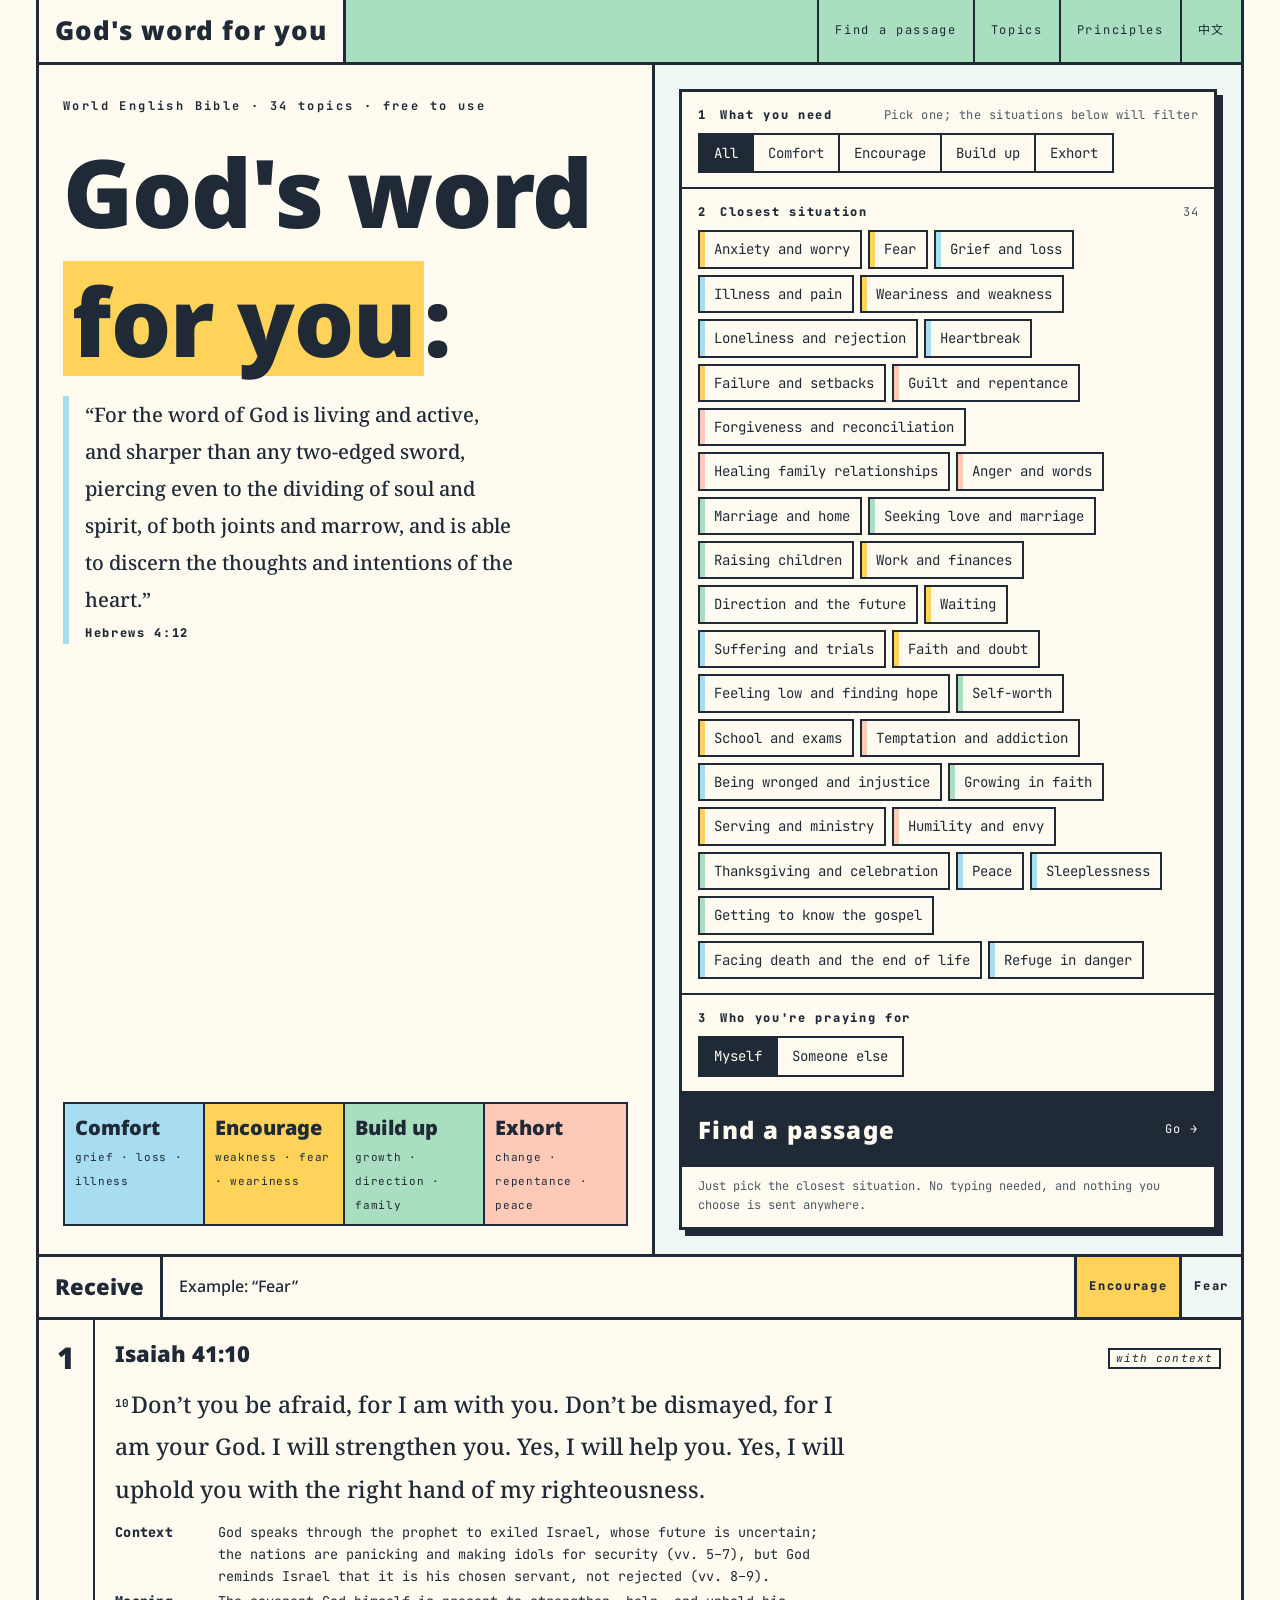
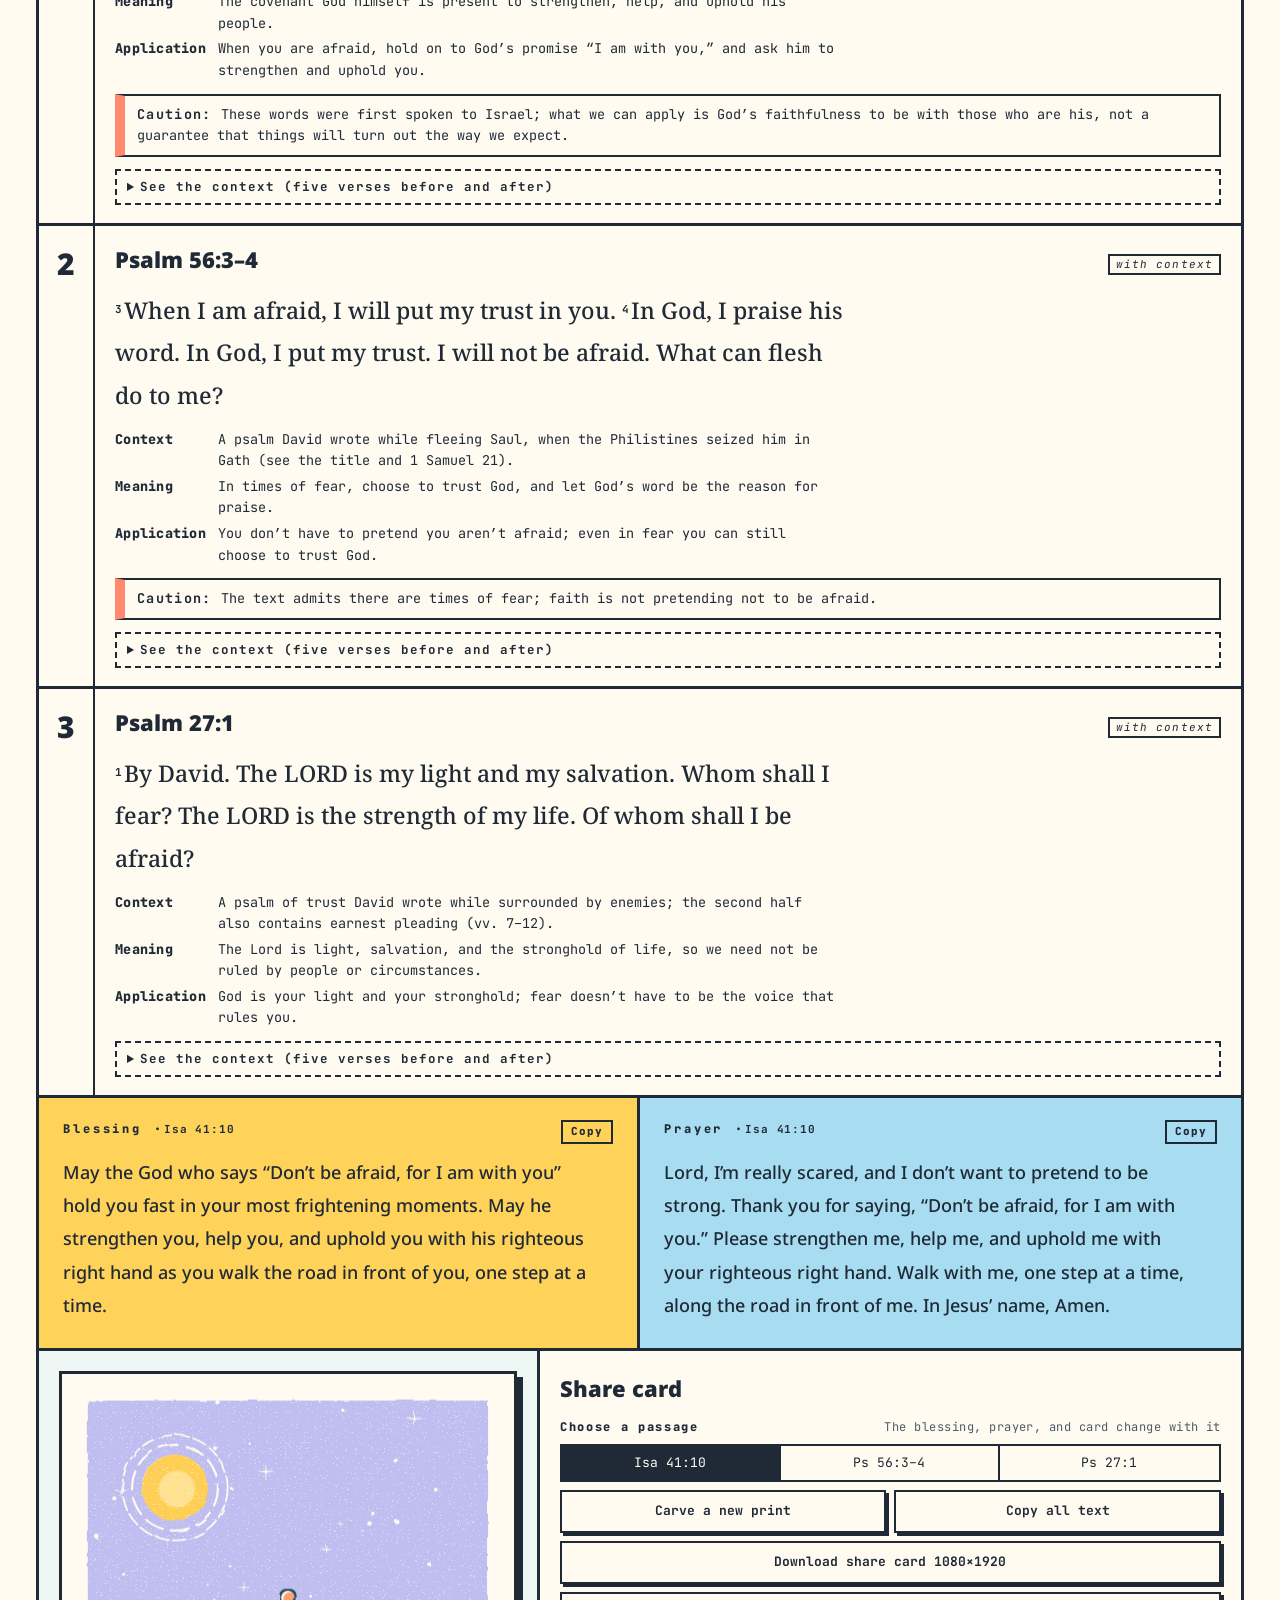
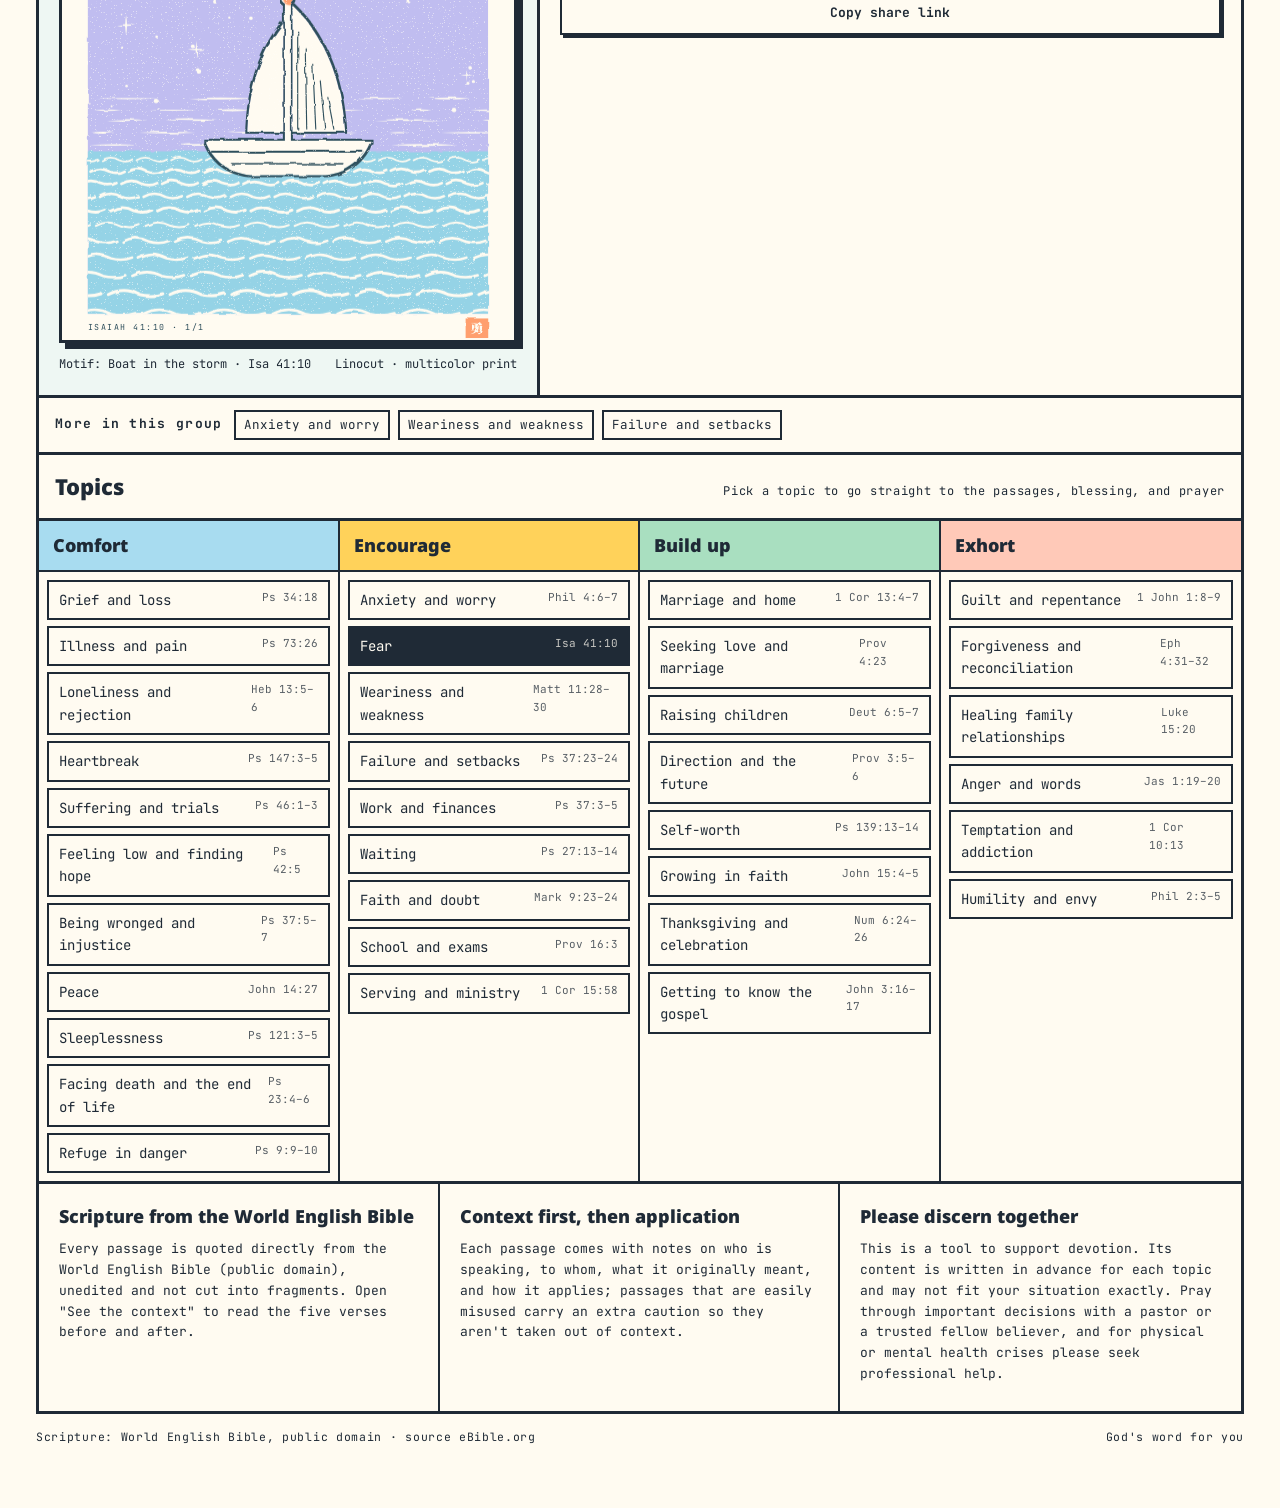
==== en/index.html @ 773d48e6 "Add English edition at /en/ with language switch English content (topics, blessings, prayers, passag" ====
<!doctype html>
<html lang="en">
<head>
<meta charset="utf-8">
<meta name="viewport" content="width=device-width,initial-scale=1,viewport-fit=cover">
<link rel="alternate" hreflang="zh-Hant-TW" href="https://ystudiotwo-create.github.io/gods-word-for-you/">
<link rel="alternate" hreflang="en" href="https://ystudiotwo-create.github.io/gods-word-for-you/en/">
<title>God's word for you</title>
<meta name="description" content="Choose the situation you or a friend is in and find fitting Bible passages from the World English Bible, with context, a blessing, a prayer, and a linocut-style print.">
<link rel="preconnect" href="https://fonts.googleapis.com">
<link rel="preconnect" href="https://fonts.gstatic.com" crossorigin>
<link rel="stylesheet" href="https://fonts.googleapis.com/css2?family=JetBrains+Mono:wght@400;700;800&family=Noto+Sans:wght@500;900&family=Noto+Serif:wght@500;700&family=Noto+Sans+TC:wght@500;900&family=Noto+Serif+TC:wght@500;700&display=swap">
<style>

/* Layout: a raw print-shop grid — thick ink rules split the sheet into cells; colour blocks borrow the morning palette of the linocut prints (sky, sun, mint, peach). */
:root {
  --ink: #1F2A36;          /* deep slate instead of pure black */
  --paper: #FFFBF1;
  --paper-2: #EEF7F3;      /* mint-tinted proof sheet */
  --muted: #4D5A66;        /* secondary text on paper, AA */
  --sun: #FFD25A;          /* 鼓勵 */
  --sky: #A8DCF0;          /* 安慰 */
  --mint: #A9DFC0;         /* 造就 */
  --peach: #FFC9B8;        /* 勸勉 */
  --coral: #FF8A70;        /* alerts, focus */
  --rule: 3px;
  --shadow: 6px 6px 0 var(--ink);
  --display: "Noto Sans TC", "PingFang TC", "Microsoft JhengHei", sans-serif;
  --mono: "JetBrains Mono", "IBM Plex Mono", ui-monospace, "Noto Sans TC", monospace;
  --serif: "Noto Serif TC", "Songti TC", "PMingLiU", serif;
  color-scheme: light;
}
* { box-sizing: border-box; }
[hidden] { display: none !important; }
html { background: var(--paper); }
body { background: var(--paper); color: var(--ink); font-family: var(--mono); font-size: 15px; line-height: 1.6; margin: 0; }
.wrap { max-width: 1240px; margin: 0 auto; padding-inline: 16px; padding-block: 0 48px; }
a { color: var(--ink); text-decoration-thickness: 2px; text-underline-offset: 3px; }
:focus-visible { outline: 3px solid var(--coral); outline-offset: 2px; }
button, input, textarea { font: inherit; color: inherit; }

/* top bar */
.bar { display: flex; flex-wrap: wrap; align-items: stretch; border: var(--rule) solid var(--ink); border-top: 0; background: var(--mint); color: var(--ink); }
.logo { display: flex; align-items: baseline; gap: 12px; padding: 10px 16px; background: var(--paper); color: var(--ink); border-right: var(--rule) solid var(--ink); }
.logo b { font-family: var(--display); font-weight: 900; font-size: 26px; letter-spacing: .04em; }
.logo span { font-weight: 800; font-size: 12px; letter-spacing: .18em; }
.bar nav { display: flex; flex-wrap: wrap; margin-left: auto; }
.bar nav a { color: var(--ink); text-decoration: none; font-size: 12px; letter-spacing: .14em; padding: 14px 16px; border-left: 2px solid var(--ink); display: flex; align-items: center; }
.bar nav a:hover { background: var(--sun); color: var(--ink); }

/* hero + form */
.hero { display: grid; grid-template-columns: minmax(0, 1.05fr) minmax(0, 1fr); border: var(--rule) solid var(--ink); border-top: 0; }
.hero-l { padding: 32px 24px 28px; border-right: var(--rule) solid var(--ink); display: flex; flex-direction: column; gap: 20px; min-width: 0; }
.kicker { font-size: 12px; letter-spacing: .2em; font-weight: 700; }
h1 { font-family: var(--display); font-weight: 900; font-size: clamp(44px, 7.4vw, 104px); line-height: 1.18; margin: 0; letter-spacing: -.01em; text-wrap: balance; }
h1 > span { display: block; }
h1 em { font-style: normal; display: inline-block; line-height: 1.18; background: var(--sun); padding: .04em .1em 0; margin-top: .14em; }
.lede { max-width: 30em; margin: 0; padding-left: 16px; border-left: 6px solid var(--sky); }
.lede p { margin: 0; font-family: var(--serif); font-weight: 500; font-size: clamp(17px, 1.6vw, 20px); line-height: 1.85; color: var(--ink); }
.lede cite { display: block; margin-top: 6px; font-style: normal; font-size: 12px; font-weight: 800; letter-spacing: .14em; }
.legend { display: grid; grid-template-columns: repeat(4, minmax(0, 1fr)); border: 2px solid var(--ink); margin-top: auto; }
.legend div { padding: 8px 10px; border-right: 2px solid var(--ink); min-width: 0; }
.legend div:last-child { border-right: 0; }
.legend div:nth-child(1) { background: var(--sky); }
.legend div:nth-child(2) { background: var(--sun); }
.legend div:nth-child(3) { background: var(--mint); }
.legend div:nth-child(4) { background: var(--peach); }
.legend b { display: block; font-family: var(--display); font-size: 20px; font-weight: 900; }
.legend small { font-size: 11px; letter-spacing: .06em; color: var(--ink); }

.hero-r { padding: 24px; background: var(--paper-2); min-width: 0; }
form { background: var(--paper); border: var(--rule) solid var(--ink); box-shadow: var(--shadow); display: flex; flex-direction: column; }
.field { padding: 14px 16px; border-bottom: 2px solid var(--ink); display: flex; flex-direction: column; gap: 8px; min-width: 0; }
.label { font-size: 12px; font-weight: 800; letter-spacing: .14em; display: flex; flex-wrap: wrap; justify-content: space-between; gap: 2px 8px; }
.label span { font-weight: 400; letter-spacing: .04em; color: var(--muted); }
textarea { width: 100%; min-height: 128px; resize: vertical; border: 2px solid var(--ink); background: #fff; padding: 12px; font-family: var(--display); font-weight: 500; font-size: 18px; line-height: 1.55; border-radius: 0; }
.seg { display: flex; flex-wrap: wrap; gap: 0; border: 2px solid var(--ink); width: fit-content; max-width: 100%; }
.seg label { cursor: pointer; }
.seg input { position: absolute; opacity: 0; pointer-events: none; }
.seg span { display: block; padding: 7px 14px; font-size: 14px; border-right: 2px solid var(--ink); }
.seg label:last-child span { border-right: 0; }
.seg input:checked + span { background: var(--ink); color: var(--paper); }
.seg input:focus-visible + span { outline: 3px solid var(--coral); outline-offset: -3px; }
.row { display: flex; flex-wrap: wrap; gap: 10px; align-items: center; }
input[type=text] { border: 2px solid var(--ink); background: #fff; padding: 7px 10px; border-radius: 0; min-width: 0; flex: 1 1 160px; }
.examples { display: flex; flex-wrap: wrap; gap: 6px; }
.chip { border: 2px solid var(--ink); background: transparent; padding: 3px 8px; font-size: 12.5px; cursor: pointer; border-radius: 0; text-align: left; }
.chip:hover { background: var(--ink); color: var(--paper); }
.go { all: unset; box-sizing: border-box; cursor: pointer; display: flex; justify-content: space-between; align-items: center; gap: 12px; padding: 18px 16px; background: var(--ink); color: var(--paper); font-family: var(--display); font-weight: 900; font-size: 24px; letter-spacing: .06em; }
.go:hover { background: var(--sun); color: var(--ink); }
.go:active { transform: translate(2px, 2px); }
.go:focus-visible { outline: 3px solid var(--coral); outline-offset: 3px; }
.go[disabled] { background: var(--muted); cursor: progress; }
.go small { font-family: var(--mono); font-size: 12px; font-weight: 400; letter-spacing: .1em; }
.note { font-size: 12px; color: var(--muted); padding: 10px 16px 12px; margin: 0; }


/* status */
.status { border: var(--rule) solid var(--ink); border-top: 0; display: grid; grid-template-columns: repeat(4, minmax(0, 1fr)); background: var(--paper); }
.step { padding: 10px 14px; border-right: 2px solid var(--ink); font-size: 12.5px; display: flex; gap: 8px; align-items: center; min-width: 0; }
.step:last-child { border-right: 0; }
.step i { font-style: normal; width: 14px; height: 14px; border: 2px solid var(--ink); flex: none; }
.step.on i { background: repeating-linear-gradient(45deg, var(--ink) 0 3px, transparent 3px 6px); }
.step.done i { background: var(--ink); }
.step.on { font-weight: 800; }
.msg { border: var(--rule) solid var(--ink); border-top: 0; padding: 12px 16px; background: var(--paper-2); font-size: 14px; }
.msg.err { background: var(--peach); }

/* result */
.res-head { border: var(--rule) solid var(--ink); border-top: 0; display: flex; flex-wrap: wrap; align-items: stretch; background: var(--paper); }
.res-head h2 { margin: 0; padding: 12px 16px; font-family: var(--display); font-weight: 900; font-size: 22px; border-right: var(--rule) solid var(--ink); }
.res-head .q { padding: 12px 16px; flex: 1 1 260px; min-width: 0; font-family: var(--display); font-weight: 500; font-size: 16px; display: flex; align-items: center; }
.tag { display: inline-flex; align-items: center; padding: 0 12px; font-size: 12px; font-weight: 800; letter-spacing: .14em; border-left: var(--rule) solid var(--ink); }
.tag.cat { background: var(--sky); }
.tag.cat[data-c=encourage] { background: var(--sun); }
.tag.cat[data-c=edify] { background: var(--mint); }
.tag.cat[data-c=exhort] { background: var(--peach); }
.tag.demo { background: var(--paper-2); }

.result { display: grid; grid-template-columns: minmax(0, 5fr) minmax(0, 7fr); border: var(--rule) solid var(--ink); border-top: 0; }
.print-col { border-right: var(--rule) solid var(--ink); padding: 20px; background: var(--paper-2); min-width: 0; display: flex; flex-direction: column; gap: 12px; }
.print { border: var(--rule) solid var(--ink); box-shadow: var(--shadow); background: var(--paper); aspect-ratio: 4 / 5; max-width: 100%; }
.print svg { display: block; width: 100%; height: 100%; }
.print.fresh { animation: pull .9s ease-out; }
@keyframes pull { from { clip-path: inset(0 0 100% 0); } to { clip-path: inset(0 0 0 0); } }
@media (prefers-reduced-motion: reduce) { .print.fresh { animation: none; } }
.print-meta { font-size: 12px; display: flex; justify-content: space-between; gap: 8px; flex-wrap: wrap; }
.tools { display: grid; grid-template-columns: 1fr 1fr; gap: 8px; }
.btn { border: 2px solid var(--ink); background: var(--paper); padding: 9px 10px; cursor: pointer; font-size: 13px; font-weight: 700; border-radius: 0; box-shadow: 3px 3px 0 var(--ink); text-align: center; }
.btn:hover { background: var(--ink); color: var(--paper); }
.btn:active { transform: translate(2px, 2px); box-shadow: 1px 1px 0 var(--ink); }
.btn[disabled] { opacity: .45; cursor: not-allowed; }
.btn.wide { grid-column: 1 / -1; }

.texts { display: flex; flex-direction: column; min-width: 0; }
.passage { border-bottom: var(--rule) solid var(--ink); display: grid; grid-template-columns: 56px minmax(0, 1fr); }
.passage .num { border-right: 2px solid var(--ink); font-family: var(--display); font-weight: 900; font-size: 30px; display: flex; justify-content: center; padding-top: 14px; }
.passage .body { padding: 16px 20px 18px; min-width: 0; display: flex; flex-direction: column; gap: 12px; }
.ref { display: flex; flex-wrap: wrap; align-items: baseline; gap: 6px 14px; }
.ref b { font-family: var(--display); font-weight: 900; font-size: 22px; }
.ref span { font-size: 12px; letter-spacing: .16em; font-weight: 700; }
.ref .ok { margin-left: auto; font-size: 11px; letter-spacing: .1em; border: 2px solid var(--ink); padding: 0 6px; }
.ref .ok.wait { border-style: dashed; color: var(--muted); }
.scripture { font-family: var(--serif); font-weight: 500; font-size: clamp(19px, 1.9vw, 23px); line-height: 1.85; margin: 0; max-width: 32em; }
.scripture sup { font-family: var(--mono); font-size: 11px; font-weight: 700; margin-right: 2px; vertical-align: .55em; }
.notes { display: grid; grid-template-columns: 4.5em minmax(0, 1fr); gap: 4px 12px; margin: 0; font-size: 13.5px; }
.notes dt { font-weight: 800; letter-spacing: .1em; }
.notes dd { margin: 0; color: var(--ink); max-width: 46em; }
.caution { border: 2px solid var(--ink); border-left: 10px solid var(--coral); padding: 8px 12px; font-size: 13.5px; }
.caution b { letter-spacing: .1em; }
details { border: 2px dashed var(--ink); }
summary { cursor: pointer; padding: 6px 10px; font-size: 12.5px; font-weight: 700; letter-spacing: .08em; }
.ctx { padding: 4px 12px 12px; font-family: var(--serif); font-size: 15px; line-height: 1.8; color: var(--muted); }
.ctx mark { background: var(--sun); color: var(--ink); padding: 0 2px; }
.dropped { padding: 14px 20px; font-size: 12.5px; color: var(--muted); border-bottom: var(--rule) solid var(--ink); }
.dropped b { color: var(--ink); letter-spacing: .1em; }
.dropped ul { margin: 6px 0 0; padding-left: 1.2em; }

.words { display: grid; grid-template-columns: minmax(0, 1fr) minmax(0, 1fr); border: var(--rule) solid var(--ink); border-top: 0; }
.word { padding: 22px 24px 26px; display: flex; flex-direction: column; gap: 12px; min-width: 0; }
.word h3 { margin: 0; font-size: 12px; letter-spacing: .24em; font-weight: 800; display: flex; justify-content: space-between; }
.word p { margin: 0; font-family: var(--display); font-weight: 500; font-size: 18px; line-height: 1.85; max-width: 30em; white-space: pre-line; }
.blessing { background: var(--sun); border-right: var(--rule) solid var(--ink); }
.prayer { background: var(--sky); }
.copy { border: 2px solid var(--ink); background: transparent; font-size: 11px; letter-spacing: .1em; padding: 1px 8px; cursor: pointer; border-radius: 0; }

.about { display: grid; grid-template-columns: repeat(3, minmax(0, 1fr)); border: var(--rule) solid var(--ink); border-top: 0; }
.about section { padding: 18px 20px; border-right: 2px solid var(--ink); font-size: 13px; min-width: 0; }
.about section:last-child { border-right: 0; }
.about h4 { margin: 0 0 8px; font-family: var(--display); font-weight: 900; font-size: 18px; }
.about p { margin: 0 0 8px; }
footer { padding: 14px 0; font-size: 11.5px; letter-spacing: .06em; display: flex; justify-content: space-between; gap: 12px; flex-wrap: wrap; }

@media (max-width: 900px) {
  .hero, .result, .words, .about { grid-template-columns: minmax(0, 1fr); }
  .hero-l, .print-col, .blessing { border-right: 0; }
  .hero-l { border-bottom: var(--rule) solid var(--ink); }
  .print-col { border-bottom: var(--rule) solid var(--ink); }
  .print-col > * { width: 100%; max-width: 460px; margin: 0 auto; }
  .blessing { border-bottom: var(--rule) solid var(--ink); }
  .about section { border-right: 0; border-bottom: 2px solid var(--ink); }
  .status { grid-template-columns: 1fr 1fr; }
  .step:nth-child(2) { border-right: 0; }
  .step:nth-child(-n+2) { border-bottom: 2px solid var(--ink); }
}
@media (max-width: 520px) {
  .hero-l, .hero-r { padding: 18px 14px; }
  .legend { grid-template-columns: 1fr 1fr; }
  .legend div:nth-child(2) { border-right: 0; }
  .legend div:nth-child(-n+2) { border-bottom: 2px solid var(--ink); }
  .passage { grid-template-columns: 36px minmax(0, 1fr); }
  .passage .num { font-size: 22px; }
  .passage .body { padding: 14px 14px 16px; }
  .notes { grid-template-columns: minmax(0, 1fr); }
  .notes dd { margin-bottom: 6px; }
  .bar nav a { padding: 10px 12px; }
  .go { font-size: 20px; }
  /* phone: logo on its own row, nav links share the next row evenly */
  .logo { flex: 1 1 100%; border-right: 0; border-bottom: var(--rule) solid var(--ink); }
  .bar nav { flex: 1 1 100%; margin-left: 0; }
  .bar nav a { flex: 1 1 0; justify-content: center; padding: 10px 4px; letter-spacing: .06em; white-space: nowrap; }
  .bar nav a:first-child { border-left: 0; }
  /* segmented choices stay on one row and fill the width instead of wrapping */
  .seg { width: 100%; display: grid; grid-auto-flow: column; grid-auto-columns: minmax(0, 1fr); }
  .seg span { padding: 8px 4px; text-align: center; white-space: nowrap; }
  /* result header: title and tags on the first row, the question on its own row */
  .res-head { display: grid; grid-template-columns: auto minmax(0, 1fr) auto auto; }
  .res-head h2 { grid-area: 1 / 1; }
  .res-head .tag.cat { grid-area: 1 / 3; }
  .res-head .tag.demo { grid-area: 1 / 4; }
  .res-head .q { grid-area: 2 / 1 / 3 / -1; border-top: 2px solid var(--ink); }
}

:root { --display: "Noto Sans", "Noto Sans TC", sans-serif; --serif: "Noto Serif", "Noto Serif TC", serif; }
.notes dt { letter-spacing: .02em; }
@media (min-width: 521px) { .notes { grid-template-columns: max-content minmax(0, 1fr); } }
@media (max-width: 520px) { .seg[aria-labelledby=catLabel] { grid-auto-flow: row; grid-template-columns: repeat(3, minmax(0, 1fr)); overflow: hidden; } .seg[aria-labelledby=catLabel] span { border-bottom: 2px solid var(--ink); margin-bottom: -2px; } .seg[aria-labelledby=catLabel] label:nth-child(3n) span { border-right: 0; } }
/* ---- static edition ---- */
.related { border: var(--rule) solid var(--ink); border-top: 0; padding: 12px 16px; display: flex; flex-wrap: wrap; gap: 8px; align-items: center; background: var(--paper); font-size: 13px; }
.related b { letter-spacing: .1em; margin-right: 4px; }
.index { border: var(--rule) solid var(--ink); border-top: 0; }
.index > h2 { margin: 0; padding: 14px 16px; font-family: var(--display); font-weight: 900; font-size: 22px; border-bottom: var(--rule) solid var(--ink); display: flex; justify-content: space-between; align-items: baseline; gap: 12px; flex-wrap: wrap; }
.index > h2 small { font-family: var(--mono); font-size: 12px; font-weight: 400; letter-spacing: .06em; }
.cols { display: grid; grid-template-columns: repeat(4, minmax(0, 1fr)); }
.col { border-right: 2px solid var(--ink); min-width: 0; }
.col:last-child { border-right: 0; }
.col h3 { margin: 0; padding: 10px 14px; font-family: var(--display); font-weight: 900; font-size: 18px; border-bottom: 2px solid var(--ink); }
.col[data-c=comfort] h3 { background: var(--sky); }
.col[data-c=encourage] h3 { background: var(--sun); }
.col[data-c=edify] h3 { background: var(--mint); }
.col[data-c=exhort] h3 { background: var(--peach); }
.col ul { list-style: none; margin: 0; padding: 8px; display: flex; flex-direction: column; gap: 6px; }
.col button { width: 100%; text-align: left; border: 2px solid var(--ink); background: var(--paper); padding: 7px 10px; font-size: 14px; cursor: pointer; border-radius: 0; display: flex; justify-content: space-between; gap: 8px; }
.col button:hover, .col button[aria-current=true] { background: var(--ink); color: var(--paper); }
.col button small { font-family: var(--mono); font-size: 11px; opacity: .75; }
.sits { display: flex; flex-wrap: wrap; gap: 6px; }
.sits label { cursor: pointer; }
.sits input { position: absolute; opacity: 0; pointer-events: none; }
.sits span { display: block; border: 2px solid var(--ink); background: var(--paper); padding: 6px 10px 6px 14px; font-size: 14px; position: relative; }
.sits span::before { content: ""; position: absolute; left: 0; top: 0; bottom: 0; width: 5px; }
.sits label[data-c=comfort] span::before { background: var(--sky); }
.sits label[data-c=encourage] span::before { background: var(--sun); }
.sits label[data-c=edify] span::before { background: var(--mint); }
.sits label[data-c=exhort] span::before { background: var(--peach); }
.sits span:hover { background: var(--paper-2); }
.sits input:checked + span { background: var(--ink); color: var(--paper); }
.sits input:focus-visible + span { outline: 3px solid var(--coral); outline-offset: 2px; }
.wref { font-size: 11px; font-weight: 700; letter-spacing: .08em; }
.card-pick { grid-column: 1 / -1; display: flex; flex-direction: column; gap: 6px; }
.card-pick .label { font-size: 12px; }
#cardPick { width: 100%; display: grid; grid-auto-flow: column; grid-auto-columns: minmax(0, 1fr); }
#cardPick span { text-align: center; white-space: nowrap; padding: 7px 4px; font-size: 13px; overflow: hidden; text-overflow: ellipsis; }
.texts { border: var(--rule) solid var(--ink); border-top: 0; }
.texts .passage:last-child { border-bottom: 0; }
.card-side { padding: 20px; display: flex; flex-direction: column; gap: 12px; min-width: 0; }
.card-side h3 { margin: 0; font-family: var(--display); font-weight: 900; font-size: 22px; }
.match-note { font-size: 12.5px; padding: 10px 16px; border: var(--rule) solid var(--ink); border-top: 0; background: var(--paper-2); }
@media (max-width: 900px) {
  .cols { grid-template-columns: 1fr 1fr; }
  .col:nth-child(2) { border-right: 0; }
  .col:nth-child(-n+2) { border-bottom: 2px solid var(--ink); }
}
@media (max-width: 520px) {
  .cols { grid-template-columns: minmax(0, 1fr); }
  .col { border-right: 0; border-bottom: 2px solid var(--ink); }
  .col:last-child { border-bottom: 0; }
}
</style>
</head>
<body>


<div class="wrap">
  <header class="bar">
    <div class="logo"><b>God's word for you</b></div>
    <nav aria-label="Page navigation">
      <a href="#find">Find a passage</a>
      <a href="#topics">Topics</a>
      <a href="#about">Principles</a>
      <a href="../" lang="zh-Hant-TW" hreflang="zh-Hant-TW" id="langSwitch">中文</a>
    </nav>
  </header>

  <section class="hero" id="find">
    <div class="hero-l">
      <div class="kicker">World English Bible · <span id="nTopics">29</span> topics · free to use</div>
      <h1><span>God's word</span><span><em>for you</em>:</span></h1>
      <blockquote class="lede"><p>“For the word of God is living and active, and sharper than any two-edged sword, piercing even to the dividing of soul and spirit, of both joints and marrow, and is able to discern the thoughts and intentions of the heart.”</p><cite>Hebrews 4:12</cite></blockquote>
      <div class="legend" aria-label="Four purposes">
        <div><b>Comfort</b><small>grief · loss · illness</small></div>
        <div><b>Encourage</b><small>weakness · fear · weariness</small></div>
        <div><b>Build up</b><small>growth · direction · family</small></div>
        <div><b>Exhort</b><small>change · repentance · peace</small></div>
      </div>
    </div>
    <div class="hero-r">
      <form id="form" autocomplete="off">
        <div class="field">
          <span class="label" id="catLabel">1　What you need <span>Pick one; the situations below will filter</span></span>
          <div class="seg" role="radiogroup" aria-labelledby="catLabel">
            <label><input type="radio" name="cat" id="catAll" value="" checked><span>All</span></label>
            <label><input type="radio" name="cat" id="catComfort" value="comfort"><span>Comfort</span></label>
            <label><input type="radio" name="cat" id="catEncourage" value="encourage"><span>Encourage</span></label>
            <label><input type="radio" name="cat" id="catEdify" value="edify"><span>Build up</span></label>
            <label><input type="radio" name="cat" id="catExhort" value="exhort"><span>Exhort</span></label>
          </div>
        </div>
        <div class="field">
          <span class="label" id="sitLabel">2　Closest situation <span id="sitCount"></span></span>
          <div class="sits" id="sits" role="radiogroup" aria-labelledby="sitLabel"></div>
        </div>
        <div class="field">
          <span class="label" id="whoLabel">3　Who you're praying for</span>
          <div class="row">
            <div class="seg" role="radiogroup" aria-labelledby="whoLabel">
              <label><input type="radio" name="who" id="whoSelf" value="self" checked><span>Myself</span></label>
              <label><input type="radio" name="who" id="whoOther" value="other"><span>Someone else</span></label>
            </div>
            <input type="text" id="name" placeholder="Their name (optional), e.g. Sam" maxlength="24" hidden aria-label="The person's name">
          </div>
        </div>
        <button class="go" id="go" type="submit"><span>Find a passage</span><small>Go →</small></button>
        <p class="note">Just pick the closest situation. No typing needed, and nothing you choose is sent anywhere.</p>
      </form>
    </div>
  </section>

  <div class="msg" id="msg" hidden role="status"></div>

  <div id="result" tabindex="-1">
    <div class="res-head">
      <h2>Receive</h2>
      <div class="q" id="q"></div>
      <span class="tag cat" id="cat"></span>
      <span class="tag demo" id="topicTag"></span>
    </div>
    <!-- 順序：三處經文 → 祝福、禱告 → 圖卡 -->
    <div class="texts" id="texts"></div>
    <div class="words">
      <section class="word blessing"><h3><span>Blessing <small class="wref"></small></span> <button class="copy" type="button" data-copy="blessing">Copy</button></h3><p id="blessing"></p></section>
      <section class="word prayer"><h3><span>Prayer <small class="wref"></small></span> <button class="copy" type="button" data-copy="prayer">Copy</button></h3><p id="prayer"></p></section>
    </div>
    <div class="result">
      <div class="print-col">
        <div class="print" id="print"></div>
        <div class="print-meta"><span id="motifName"></span><span>Linocut · multicolor print</span></div>
      </div>
      <div class="card-side">
        <h3>Share card</h3>
        <div class="tools">
          <div class="card-pick"><span class="label" id="cardLabel">Choose a passage <span>The blessing, prayer, and card change with it</span></span><div class="seg" id="cardPick" role="radiogroup" aria-labelledby="cardLabel"></div></div>
          <button class="btn" id="reroll" type="button">Carve a new print</button>
          <button class="btn" id="copyAll" type="button">Copy all text</button>
          <button class="btn wide" id="download" type="button"></button>
          <button class="btn wide" id="shareLink" type="button" hidden>Copy share link</button>
        </div>
      </div>
    </div>
  </div>
  <div class="related" id="related" hidden></div>

  <section class="index" id="topics">
    <h2>Topics <small>Pick a topic to go straight to the passages, blessing, and prayer</small></h2>
    <div class="cols" id="cols"></div>
  </section>

  <div class="about" id="about">
    <section>
      <h4>Scripture from the World English Bible</h4>
      <p>Every passage is quoted directly from the World English Bible (public domain), unedited and not cut into fragments. Open "See the context" to read the five verses before and after.</p>
    </section>
    <section>
      <h4>Context first, then application</h4>
      <p>Each passage comes with notes on who is speaking, to whom, what it originally meant, and how it applies; passages that are easily misused carry an extra caution so they aren't taken out of context.</p>
    </section>
    <section>
      <h4>Please discern together</h4>
      <p>This is a tool to support devotion. Its content is written in advance for each topic and may not fit your situation exactly. Pray through important decisions with a pastor or a trusted fellow believer, and for physical or mental health crises please seek professional help.</p>
    </section>
  </div>
  <footer><span>Scripture: World English Bible, public domain · source eBible.org</span><span>God's word for you</span></footer>
</div>

<script>
/**
 * 手繪版畫（麻膠版／木刻）風格 SVG 產生器
 * Linocut-style SVG generator — zero dependencies, runs in browser and Node.
 *
 * 模擬多色套印：先印暖黃太陽版，再印天空／地面的淺色版（刻掉的地方露出紙色），
 * 最後以深青色印細節線。色調清新明亮，不使用純黑。
 *
 *   renderLinocut({ motif: "sheep", seed: 7, seal: "安", caption: "PS 23:1-4" })
 */

const MOTIFS = {
  lamp:   { zh: "燈與光",     hint: "lamp, light, guidance, word of God (Ps 119:105, Matt 5:14)" },
  sheep:  { zh: "羊與牧杖",   hint: "shepherd, care, provision, being led (Ps 23, John 10)" },
  dove:   { zh: "鴿子與橄欖枝", hint: "peace, Holy Spirit, new beginning (Gen 8, John 14:27)" },
  tree:   { zh: "溪水旁的樹", hint: "rootedness, fruitfulness, delight in the word (Ps 1, Jer 17:7-8)" },
  eagle:  { zh: "展翅的鷹",   hint: "renewed strength, rising above (Isa 40:31)" },
  rock:   { zh: "磐石",       hint: "refuge, stability, God as fortress (Ps 18, Ps 62, Matt 7:24)" },
  boat:   { zh: "風浪中的小船", hint: "storm, fear, Jesus calming the sea (Mark 4:35-41)" },
  sprout: { zh: "種子發芽",   hint: "growth, waiting, sowing and reaping (Gal 6:9, John 12:24)" },
  path:   { zh: "通往光的路", hint: "direction, decisions, trusting God's way (Prov 3:5-6)" },
  vine:   { zh: "葡萄樹與枝子", hint: "abiding, fruit, community (John 15)" },
  hands:  { zh: "捧著光的雙手", hint: "prayer, receiving grace, offering (Phil 4:6-7)" },
  lily:   { zh: "野地的百合與飛鳥", hint: "provision, not worrying (Matt 6:25-34)" },
  anchor: { zh: "錨",         hint: "hope, steadfastness (Heb 6:19)" },
  cross:  { zh: "山上的十字架", hint: "salvation, forgiveness, grace (Rom 5:8, 1 John 1:9)" },
  birds:  { zh: "枝頭的一對鳥", hint: "companionship, love, waiting together (Eccl 4:9, Song 2)" },
  nest:   { zh: "巢中的雛鳥", hint: "parenting, care, being sheltered (Isa 40:11, Ps 91:4)" },
  house:  { zh: "亮著燈的家", hint: "home, family, coming back, the Father's house (Luke 15, John 14:2)" },
  rainbow:{ zh: "雨後的彩虹", hint: "covenant love, healing after tears (Gen 9, Isa 54:9-10)" },
  moon:   { zh: "夜裡的月亮與小屋", hint: "night, rest, God who never sleeps (Ps 121, Ps 4:8)" },
  book:   { zh: "打開的書", hint: "study, wisdom, the word as light (Ps 119:105)" },
};

const W = 600, H = 750, M = 34;           // canvas, paper margin
const X0 = M, Y0 = M, X1 = W - M, Y1 = H - M;
const PAPER = "#FFFBF1";

/* ---------- small helpers ---------- */
function rng(seed) {
  let a = (seed >>> 0) || 1;
  return () => { a |= 0; a = (a + 0x6D2B79F5) | 0; let t = Math.imul(a ^ (a >>> 15), 1 | a);
    t = (t + Math.imul(t ^ (t >>> 7), 61 | t)) ^ t; return ((t ^ (t >>> 14)) >>> 0) / 4294967296; };
}
const f = (n) => Math.round(n * 10) / 10;
const esc = (s) => String(s).replace(/[&<>"]/g, (c) => ({ "&": "&amp;", "<": "&lt;", ">": "&gt;", '"': "&quot;" }[c]));

/** 刀痕：兩端尖、中間寬的梭形 gouge mark */
function gouge(x1, y1, x2, y2, w, fill) {
  const mx = (x1 + x2) / 2, my = (y1 + y2) / 2, dx = x2 - x1, dy = y2 - y1;
  const L = Math.hypot(dx, dy) || 1, nx = -dy / L * w, ny = dx / L * w;
  return `<path d="M${f(x1)} ${f(y1)}Q${f(mx + nx)} ${f(my + ny)} ${f(x2)} ${f(y2)}Q${f(mx - nx)} ${f(my - ny)} ${f(x1)} ${f(y1)}Z" fill="${fill}"/>`;
}
const C = "#000", K = "#fff";             // in the black-plate mask: C = carve away, K = keep ink

function circle(cx, cy, r, fill) { return `<circle cx="${f(cx)}" cy="${f(cy)}" r="${f(r)}" fill="${fill}"/>`; }
function ellipse(cx, cy, rx, ry, rot, fill) {
  return `<ellipse cx="${f(cx)}" cy="${f(cy)}" rx="${f(rx)}" ry="${f(ry)}" transform="rotate(${f(rot)} ${f(cx)} ${f(cy)})" fill="${fill}"/>`;
}
function path(d, fill, extra = "") { return `<path d="${d}" fill="${fill}" ${extra}/>`; }
function stroke(d, color, w, extra = "") {
  return `<path d="${d}" fill="none" stroke="${color}" stroke-width="${w}" stroke-linecap="round" stroke-linejoin="round" ${extra}/>`;
}

/* ---------- background carving ---------- */
function skyRays(r, cx, cy, r0, clipId) {
  let s = "";
  const n = 64;
  for (let i = 0; i < n; i++) {
    const a = (i / n) * Math.PI * 2 + r() * 0.04;
    const ra = r0 + 6 + r() * 14, rb = ra + 120 + r() * 420;
    const w = 2.2 + r() * 4.5;
    s += gouge(cx + Math.cos(a) * ra, cy + Math.sin(a) * ra, cx + Math.cos(a) * rb, cy + Math.sin(a) * rb, w, C);
  }
  return `<g clip-path="url(#${clipId})">${s}</g>`;
}
function skyStreaks(r, top, bottom, clipId) {
  let s = "";
  for (let y = top + 10; y < bottom - 4; y += 13 + r() * 6) {
    let x = X0 - 20 + r() * 40;
    while (x < X1) {
      const len = 30 + r() * 140, gap = 8 + r() * 30;
      s += gouge(x, y + r() * 3, x + len, y + r() * 3 - 1.5, 1.6 + r() * 2.6, C);
      x += len + gap;
    }
  }
  return `<g clip-path="url(#${clipId})">${s}</g>`;
}
function skyNight(r, bottom, clipId) {
  let s = "";
  for (let i = 0; i < 60; i++) {
    const x = X0 + r() * (X1 - X0), y = Y0 + r() * (bottom - Y0 - 20), k = 2 + r() * 5;
    s += r() < 0.25
      ? `${gouge(x - k * 2, y, x + k * 2, y, k * 0.35, C)}${gouge(x, y - k * 2, x, y + k * 2, k * 0.35, C)}`
      : circle(x, y, k * 0.45, C);
  }
  for (let y = bottom - 70; y < bottom - 4; y += 12 + r() * 5) {
    let x = X0 + r() * 30;
    while (x < X1) { const len = 20 + r() * 70; s += gouge(x, y, x + len, y, 1.4 + r() * 1.6, C); x += len + 20 + r() * 50; }
  }
  return `<g clip-path="url(#${clipId})">${s}</g>`;
}
/** 太陽：黑版刻空的圓 + 兩圈斷續刀痕 */
function sunCarve(r, cx, cy, R, clipId) {
  let s = circle(cx, cy, R, C);
  for (let k = 1; k <= 2; k++) {
    const rr = R + k * 13;
    const dash = `${f(10 + r() * 16)} ${f(5 + r() * 7)}`;
    s += `<circle cx="${f(cx)}" cy="${f(cy)}" r="${f(rr)}" fill="none" stroke="${C}" stroke-width="${f(3.5 - k * 0.6)}" stroke-dasharray="${dash}" stroke-linecap="round"/>`;
  }
  return clipId ? `<g clip-path="url(#${clipId})">${s}</g>` : s;
}
/** 起伏山丘的等高刀痕 */
function hillY(x, horizon, phase, amp) {
  return horizon + Math.sin(x / 95 + phase) * amp + Math.sin(x / 41 + phase * 2) * amp * 0.25;
}
function hills(r, horizon, amp = 14) {
  const phase = r() * 6;
  let edge = `M${X0 - 10} ${Y1 + 10}`;
  for (let x = X0 - 10; x <= X1 + 10; x += 10) edge += `L${x} ${f(hillY(x, horizon, phase, amp))}`;
  edge += `L${X1 + 10} ${Y1 + 10}Z`;
  let lines = "";
  for (let k = 1, dy = 14; horizon + dy < Y1 + 10; k++, dy += 10 + k * 1.6) {
    let d = "";
    for (let x = X0 - 10; x <= X1 + 10; x += 12) d += `${d ? "L" : "M"}${x} ${f(hillY(x, horizon, phase + k * 0.18, amp * (1 + k * 0.06)) + dy)}`;
    const dash = `${f(18 + r() * 60)} ${f(6 + r() * 16)} ${f(8 + r() * 30)} ${f(5 + r() * 12)}`;
    lines += stroke(d, C, f(1.6 + r() * 1.8 + k * 0.12), `stroke-dasharray="${dash}"`);
  }
  return { ground: path(edge, K), lines, top: (x) => hillY(x, horizon, phase, amp) };
}
function waves(r, top, color = C) {
  let s = "";
  for (let y = top + 12, row = 0; y < Y1 + 10; y += 15 + row * 1.2, row++) {
    const off = r() * 60, wl = 46 + row * 4;
    let d = "";
    for (let x = X0 - 60 + off; x < X1 + 60; x += wl) {
      d += `M${f(x)} ${f(y)}q${f(wl / 4)} ${f(-7 - row * 0.4)} ${f(wl / 2)} 0q${f(wl / 5)} ${f(4)} ${f(wl * 0.38)} ${f(-1)}`;
    }
    s += stroke(d, color, f(2 + r() * 1.6 + row * 0.08));
  }
  return s;
}
function mountains(r, base) {
  const peaks = [[X0 - 20, base + 30], [90, base - 60], [150, base - 10], [230, base - 130], [300, base - 40],
    [380, base - 150], [450, base - 30], [520, base - 90], [X1 + 20, base - 10]];
  let edge = `M${X0 - 20} ${Y1 + 10}`; for (const [x, y] of peaks) edge += `L${x} ${y}`; edge += `L${X1 + 20} ${Y1 + 10}Z`;
  let lines = "";
  for (let i = 1; i < peaks.length - 1; i++) {
    const [px, py] = peaks[i];
    for (let k = 0; k < 9; k++) {
      const t = 18 + k * 16 + r() * 6;
      lines += gouge(px - 4 + k * 3, py + 10 + k * 6, px - t * 0.7 + 10, py + t * 1.3, 1.2 + r() * 1.4, C);
    }
  }
  for (let y = base + 20; y < Y1 + 10; y += 12 + r() * 5) {
    let x = X0 + r() * 20;
    while (x < X1) { const l = 20 + r() * 90; lines += gouge(x, y, x + l, y + r() * 4 - 2, 1.5 + r() * 1.8, C); x += l + 14 + r() * 40; }
  }
  let ridge = ""; for (const [x, y] of peaks) ridge += `${ridge ? "L" : "M"}${x} ${y}`;
  lines += stroke(ridge, C, 4.5);
  return { ground: path(edge, K), lines };
}

const zoom = (k, cx, cy) => (g) => g && `<g transform="translate(${cx} ${cy}) scale(${k}) translate(${-cx} ${-cy})">${g}</g>`;

/* ---------- motifs ----------
 * each returns { sky, sun, ground, carve, ink, red, horizon }
 *   carve: silhouettes cut away (show paper; knocked out of the red plate too)
 *   ink:   black details kept inside the carved shapes
 *   red:   shapes printed on the vermilion plate
 */
const motifs = {
  lamp(r) {
    const flameD = "M454 528C436 504 442 470 462 440C466 470 486 488 472 516C468 526 462 530 454 528Z";
    const body = "M120 585C115 548 175 528 250 528C310 528 360 536 398 552L450 530C460 526 466 536 458 544L412 574C396 600 342 612 250 612C176 612 125 604 120 585Z";
    let ink = ellipse(250, 541, 24, 7, 0, K) + stroke("M140 590C190 604 310 604 392 580", K, 3.2);
    for (let i = 0; i < 9; i++) ink += circle(165 + i * 26, 575 + Math.sin(i / 1.4) * 2, 3.2, K);
    ink += stroke("M412 556C420 552 432 546 446 540", K, 2.4);
    return {
      horizon: 612, sky: "rays", sunAt: [462, 482, 34], sunHidden: true,
      carve: path(body, C) + stroke("M122 575C88 570 78 540 96 528C110 520 126 534 130 552", C, 15) +
        path("M190 608L310 608L300 626L200 626Z", C) + path(flameD, C),
      ink, red: path(flameD, K) + circle(462, 486, 30, K),
    };
  },
  sheep(r) {
    let carve = ellipse(310, 550, 112, 62, 0, C);
    const lumps = [];
    for (let i = 0; i < 14; i++) {
      const a = (i / 14) * Math.PI * 2, x = 310 + Math.cos(a) * 104, y = 550 + Math.sin(a) * 56;
      carve += circle(x, y, 24 + r() * 10, C); lumps.push([x, y]);
    }
    carve += ellipse(196, 520, 26, 38, -32, C) + ellipse(214, 494, 22, 9, -20, C);
    for (const x of [244, 276, 344, 376]) carve += path(`M${x - 8} 596L${x + 8} 596L${x + 6} 652L${x - 6} 652Z`, C);
    carve += stroke("M120 690L120 300C120 236 196 236 196 296C196 320 176 324 166 306", C, 15);
    let ink = circle(186, 512, 4.2, K) + stroke("M174 540C182 548 192 548 198 542", K, 2.6) + stroke("M206 494L224 496", K, 2.2);
    for (let i = 0; i < 26; i++) {
      const x = 240 + r() * 150, y = 512 + r() * 80, s = 6 + r() * 5;
      ink += stroke(`M${f(x)} ${f(y)}c${f(-s)} ${f(-s * 0.6)} ${f(-s * 0.4)} ${f(s * 1.3)} ${f(s * 0.5)} ${f(s * 0.6)}`, K, 2.3);
    }
    for (const x of [244, 276, 344, 376]) ink += stroke(`M${x - 6} 644L${x + 6} 644`, K, 3);
    return { horizon: 600, sky: "rays", sunAt: [440, 210, 58], carve, ink, red: "" };
  },
  dove(r) {
    const body = "M150 330C190 300 260 290 320 300C360 306 392 296 412 280C424 270 440 268 452 276C462 283 470 284 486 283C474 292 464 300 454 306C432 330 400 350 360 360C320 370 300 380 280 410L262 380C230 372 190 352 150 330Z";
    const tail = "M162 326L96 298L112 330L94 356L162 344Z";
    const wing = "M280 302C250 250 210 190 196 112C240 148 300 170 340 210C360 230 368 260 360 300Z";
    const wing2 = "M330 296C350 240 384 180 436 138C436 190 412 250 382 296Z";
    let carve = path(wing2, C) + path(body, C) + path(tail, C) + path(wing, C);
    let ink = circle(447, 281, 3.4, K) + stroke("M454 287L486 284", K, 2);
    for (let i = 0; i < 6; i++) ink += stroke(`M${290 - i * 4} ${296 - i * 8}C${270 - i * 10} ${250 - i * 12} ${250 - i * 9} ${210 - i * 12} ${234 - i * 7} ${160 - i * 6}`, K, 2.2);
    for (let i = 0; i < 4; i++) ink += stroke(`M${352 + i * 6} ${292 - i * 10}C${368 + i * 8} ${250 - i * 12} ${390 + i * 8} ${210 - i * 8} ${414 + i * 4} ${170 - i * 4}`, K, 2);
    for (let i = 0; i < 4; i++) ink += stroke(`M${170 + i * 30} ${338 + i * 4}C${200 + i * 30} ${344 + i * 4} ${230 + i * 30} ${346 + i * 2} ${250 + i * 30} ${344}`, K, 1.8);
    ink += stroke("M160 330L112 316M160 336L106 342", K, 2);
    carve += stroke("M484 288C506 296 524 310 540 330", C, 4.5);
    for (const [x, y, a] of [[500, 296, 30], [516, 312, -20], [526, 300, 50], [534, 326, 0], [512, 324, -60]]) carve += ellipse(x, y, 12, 4.6, a, C);
    return { horizon: 560, ground: "waves", sky: "streaks", sunAt: [300, 560, 92], sunClip: true, carve, ink, red: "" };
  },
  tree(r) {
    let carve = path("M282 610C290 520 286 452 272 398L330 398C316 452 310 520 318 610C328 618 348 622 362 626L238 626C252 622 272 618 282 610Z", C);
    carve += stroke("M300 420C270 380 236 360 204 350M302 430C338 384 370 368 404 360M298 400L298 300", C, 12);
    const blobs = [];
    for (let i = 0; i < 16; i++) {
      const a = r() * Math.PI * 2, d = r() * 92, x = 300 + Math.cos(a) * d * 1.3, y = 280 + Math.sin(a) * d * 0.75;
      const rr = 46 + r() * 26; carve += circle(x, y, rr, C); blobs.push([x, y, rr]);
    }
    let ink = "";
    for (let i = 0; i < 70; i++) {
      const [bx, by, br] = blobs[Math.floor(r() * blobs.length)];
      const a = r() * Math.PI * 2, d = r() * br * 0.75, x = bx + Math.cos(a) * d, y = by + Math.sin(a) * d, ang = r() * 3;
      ink += gouge(x, y, x + Math.cos(ang) * 14, y + Math.sin(ang) * 14, 3, K);
    }
    for (let i = 0; i < 5; i++) ink += stroke(`M${292 + i * 4} ${600 - i * 2}C${290 + i * 3} ${540} ${294 + i * 2} ${480} ${286 + i * 4} ${410}`, K, 1.6);
    const stream = "M150 716C200 680 250 668 300 650C346 634 372 622 382 610C388 602 392 600 404 600L414 600C410 612 400 628 380 642C340 668 300 690 270 716Z";
    carve += path(stream, C);
    for (let i = 0; i < 9; i++) { const t = i / 9; ink += gouge(200 + t * 180 + r() * 10, 700 - t * 90, 220 + t * 180 + r() * 10, 698 - t * 90, 1.5, K); }
    return { horizon: 610, sky: "streaks", sunAt: [118, 142, 42], carve, ink, red: "" };
  },
  eagle(r) {
    const lw = "M300 332C250 304 180 284 64 300C104 312 114 318 92 330C134 334 144 342 122 354C164 352 184 360 168 372C214 364 256 362 292 364Z";
    let carve = path(lw, C) + `<g transform="translate(600 0) scale(-1 1)">${path(lw, C)}</g>`;
    carve += ellipse(300, 340, 20, 36, 0, C) + circle(300, 304, 15, C) + path("M296 296L300 284L304 296Z", C);
    carve += path("M284 368L316 368L334 418L300 406L266 418Z", C);
    let ink = "";
    for (let i = 0; i < 7; i++) {
      const x = 110 + i * 26;
      ink += stroke(`M${x + 20} ${312 + i * 1.5}L${x} ${336 + i * 2}`, K, 2);
      ink += stroke(`M${600 - x - 20} ${312 + i * 1.5}L${600 - x} ${336 + i * 2}`, K, 2);
    }
    ink += stroke("M286 380L300 400L314 380", K, 1.8) + circle(296, 302, 2.2, K) + circle(304, 302, 2.2, K);
    return { horizon: 560, ground: "mountains", sky: "rays", sunAt: [300, 214, 74], carve, ink, red: "" };
  },
  rock(r) {
    const rockD = "M34 716L34 430L80 392L132 318L196 284L248 310L292 252L346 276L372 352L414 420L456 506L566 590L566 716Z";
    let ink = "";
    for (let i = 0; i < 26; i++) {
      const x = 60 + r() * 380, y = 340 + r() * 340;
      ink += gouge(x, y, x + 16 + r() * 40, y + 30 + r() * 50, 1.6 + r() * 2.2, K);
    }
    for (let k = 0; k < 7; k++) ink += stroke(`M${110 + k * 48} ${330 + k * 18}L${92 + k * 46} ${450 + k * 22}L${122 + k * 44} ${570 + k * 18}`, K, 2.4, `stroke-dasharray="${f(14 + r() * 20)} ${f(8 + r() * 12)}"`);
    ink += stroke("M132 318L150 380L120 470M248 310L240 380M346 276L330 360L360 440", K, 3);
    const figure = stroke("M292 250L292 222M284 234L300 234M287 250L292 238L297 250", C, 5) + circle(292, 214, 6.5, C);
    let surf = "";
    for (let i = 0; i < 6; i++) surf += stroke(`M${430 + i * 22} ${600 + i * 10}c10 -14 26 -14 30 0`, K, 3);
    return { horizon: null, sky: "rays", sunAt: [452, 168, 54], carve: path(rockD, C) + figure, ink: ink + surf, red: "" };
  },
  boat(r) {
    const hull = "M190 486L410 486C400 512 380 528 350 532L250 532C220 528 200 512 190 486Z";
    let carve = path(hull, C) + stroke("M300 486L300 300", C, 8);
    carve += path("M306 306C352 350 372 410 376 474L306 474Z", C) + path("M294 330C262 370 248 420 246 474L294 474Z", C);
    let ink = stroke("M200 500L400 500", K, 2.6) + stroke("M226 516L374 516", K, 2);
    for (let i = 0; i < 5; i++) ink += stroke(`M${314 + i * 10} ${340 + i * 22}L${314 + i * 12} ${470}`, K, 1.5);
    const lantern = circle(300, 296, 9, K);
    return { horizon: 500, ground: "waves", sky: "night", sunAt: [150, 150, 44], carve: carve + circle(300, 296, 9, C), ink, red: lantern };
  },
  sprout(r) {
    let carve = ellipse(300, 610, 30, 19, -12, C);
    carve += stroke("M300 594C304 540 296 470 300 360", C, 10);
    carve += path("M300 380C258 382 214 352 196 306C246 300 288 330 300 380Z", C);
    carve += path("M302 360C326 316 378 292 420 300C404 346 354 372 302 360Z", C);
    for (let i = 0; i < 7; i++) carve += stroke(`M${290 + i * 4} 624C${270 + i * 10} 660 ${230 + i * 22} 680 ${210 + i * 30} 706`, C, 2.4 - i * 0.12);
    let ink = stroke("M298 376C268 364 238 344 214 312", K, 2.2) + stroke("M304 364C336 340 368 320 404 306", K, 2.2);
    ink += stroke("M288 612C296 604 308 604 314 610", K, 2);
    let soil = "";
    for (let i = 0; i < 90; i++) { const x = X0 + r() * (X1 - X0), y = 500 + r() * 210; soil += r() < 0.5 ? circle(x, y, 1.6 + r() * 2.4, C) : gouge(x, y, x + 8 + r() * 10, y + r() * 4, 1.4, C); }
    return { horizon: 490, flatGround: true, sky: "rays", sunAt: [300, 196, 60], preCarve: soil, carve, ink, red: "" };
  },
  path(r) {
    const road = "M196 716C250 660 404 630 328 568C300 544 300 516 300 492L306 492C314 514 338 540 370 566C454 632 404 684 430 716Z";
    let ink = "";
    for (let i = 0; i < 8; i++) { const t = i / 8, y = 700 - t * 196, x = 316 + Math.sin(t * 3.4) * 40 * (1 - t); ink += gouge(x - 6 + t * 3, y, x + 6 - t * 3, y - 10 + t * 6, 2.4 - t * 1.4, K); }
    return { horizon: 494, ground: "hills", hillAmp: 8, sky: "rays", sunAt: [303, 494, 66], sunClip: true, carve: path(road, C), ink, red: "" };
  },
  vine(r) {
    let carve = stroke("M300 716C290 640 320 600 300 540C280 480 220 470 210 410C200 350 260 320 300 300C350 274 380 230 360 170", C, 15);
    carve += stroke("M300 540C350 530 400 500 410 450M210 410C170 400 130 370 120 320M300 300C250 270 220 220 230 170", C, 8);
    const leaf = (x, y, s, a) => `<g transform="translate(${x} ${y}) rotate(${a}) scale(${s})">${path("M0 0C-10 -20 -34 -24 -40 -6C-52 -10 -56 8 -44 16C-50 30 -30 40 -18 30C-14 44 6 44 6 30C14 40 34 34 28 18C42 12 38 -8 26 -8C26 -26 6 -26 0 0Z", C)}</g>`;
    carve += leaf(420, 448, 1.3, 30) + leaf(116, 316, 1.2, -40) + leaf(232, 166, 1.1, 10) + leaf(366, 168, 1.2, 40) + leaf(262, 600, 1.1, -70);
    let ink = "", red = "";
    const cluster = (cx, cy, isRed) => {
      for (let row = 0; row < 5; row++) for (let j = 0; j <= 4 - row; j++) {
        const x = cx + (j - (4 - row) / 2) * 20 + r() * 3, y = cy + row * 18;
        carve += circle(x, y, 10, C); ink += stroke(`M${f(x - 4)} ${f(y - 4)}a5 5 0 0 1 6 -2`, K, 1.6);
        if (isRed) red += circle(x, y, 10, K);
      }
    };
    cluster(400, 470, true); cluster(150, 350, false); cluster(320, 330, false);
    for (const [x, y, a, s] of [[420, 448, 30, 1.3], [116, 316, -40, 1.2], [232, 166, 10, 1.1], [366, 168, 40, 1.2], [262, 600, -70, 1.1]])
      ink += `<g transform="translate(${x} ${y}) rotate(${a}) scale(${s})">${stroke("M-36 4L22 8M-8 6L-20 -14M-8 6L-14 28M8 7L18 -10M8 7L18 26", K, 1.5)}</g>`;
    return { horizon: null, sky: "streaks", sunAt: [470, 140, 46], carve, ink, red };
  },
  hands(r) {
    const left = "M300 700C238 700 178 660 166 592C164 574 176 566 186 574C190 560 202 556 212 566C216 552 230 550 236 562C242 550 256 552 260 564C266 556 280 558 282 570C292 604 300 646 300 700Z";
    const wristL = "M196 670L176 716L300 716L300 690Z";
    let carve = path(left, C) + path(wristL, C) + `<g transform="translate(600 0) scale(-1 1)">${path(left, C)}${path(wristL, C)}</g>`;
    let ink = "";
    for (const sx of [1, -1]) {
      const g = (d) => sx > 0 ? stroke(d, K, 2) : `<g transform="translate(600 0) scale(-1 1)">${stroke(d, K, 2)}</g>`;
      ink += g("M212 572L216 600M236 566L240 596M260 568L262 598M186 580L194 606");
      ink += g("M200 640C230 660 262 666 296 668");
    }
    ink += stroke("M300 640L300 712", K, 2.4);
    const big = (g) => `<g transform="translate(300 716) scale(1.45) translate(-300 -716)">${g}</g>`;
    return { horizon: null, sky: "rays", sunAt: [300, 380, 50], carve: big(carve), ink: big(ink), red: "" };
  },
  lily(r) {
    let carve = "", ink = "", red = "";
    const flower = (x, y, s) => {
      carve += stroke(`M${x} ${y + 30 * s}C${x - 6} ${y + 120 * s} ${x + 8} ${y + 200 * s} ${x} 716`, C, 6 * s);
      carve += ellipse(x - 24 * s, y + 110 * s, 30 * s, 8 * s, 50, C) + ellipse(x + 22 * s, y + 150 * s, 30 * s, 8 * s, -50, C);
      for (const a of [-40, 0, 40]) carve += `<g transform="translate(${x} ${y + 30 * s}) rotate(${a}) scale(${s})">${path("M0 0C-22 -20 -24 -60 0 -84C24 -60 22 -20 0 0Z", C)}</g>`;
      for (const a of [-40, 0, 40]) red += `<g transform="translate(${x} ${y + 30 * s}) rotate(${a}) scale(${s})">${path("M0 0C-22 -20 -24 -60 0 -84C24 -60 22 -20 0 0Z", K)}</g>`;
      for (const a of [-40, 0, 40]) ink += `<g transform="translate(${x} ${y + 30 * s}) rotate(${a}) scale(${s})">${stroke("M0 -6L0 -66", K, 2)}</g>`;
    };
    flower(300, 330, 1.25); flower(170, 410, 1); flower(440, 400, 1.05);
    const bird = (x, y, s) => stroke(`M${x - 22 * s} ${y}C${x - 12 * s} ${y - 12 * s} ${x - 4 * s} ${y - 6 * s} ${x} ${y + 2 * s}C${x + 4 * s} ${y - 6 * s} ${x + 12 * s} ${y - 12 * s} ${x + 22 * s} ${y}`, K, 4 * s);
    return { horizon: 560, ground: "hills", sky: "streaks", sunAt: [112, 136, 40], carve, ink, figure: bird(420, 160, 1.4) + bird(480, 200, 1) + bird(370, 214, 0.8), red };
  },
  anchor(r) {
    let carve = `<circle cx="300" cy="268" r="30" fill="none" stroke="${C}" stroke-width="13"/>`;
    carve += stroke("M300 298L300 640", C, 24) + stroke("M218 340L382 340", C, 18);
    carve += stroke("M168 540C186 620 246 652 300 652C354 652 414 620 432 540", C, 20);
    carve += path("M150 556L168 510L196 552Z", C) + path("M450 556L432 510L404 552Z", C);
    carve += stroke("M300 254C380 240 420 300 380 360C350 404 250 420 236 480C226 524 280 560 310 600", C, 9);
    let ink = "";
    for (let i = 0; i < 26; i++) { const y = 300 + i * 12; ink += stroke(`M296 ${y}L304 ${y + 6}`, K, 1.6); }
    let bubbles = "";
    for (let i = 0; i < 26; i++) bubbles += `<circle cx="${f(80 + r() * 440)}" cy="${f(260 + r() * 420)}" r="${f(3 + r() * 6)}" fill="none" stroke="${C}" stroke-width="2"/>`;
    return { horizon: 230, ground: "water", sky: "streaks", sunAt: [300, 230, 70], sunClip: true, preCarve: bubbles, carve, ink, red: "" };
  },
  cross(r) {
    const carve = path("M286 230L314 230L316 300L392 302L392 330L316 332L320 560L280 560L284 332L208 330L208 302L284 300Z", C);
    let ink = "";
    for (let i = 0; i < 12; i++) ink += stroke(`M${292 + (i % 3) * 6} ${340 + i * 18}L${294 + (i % 3) * 6} ${352 + i * 18}`, K, 1.4);
    return { horizon: 560, ground: "hills", hillAmp: 22, sky: "rays", sunAt: [300, 316, 120], carve, ink, red: "" };
  },
  birds(r) {
    // 一對面對面停在枝頭的鳥，中間一顆紅心
    let one = ellipse(225, 448, 48, 32, -12, C) + circle(262, 412, 22, C) + path("M281 405L304 412L281 419Z", C);
    one += path("M184 458L118 488L128 470L114 460L182 438Z", C) + stroke("M218 476L214 500M236 474L234 498", C, 4.5);
    let oneInk = circle(268, 407, 3.2, K) + stroke("M196 446C214 430 242 432 258 450C240 466 212 468 194 458", K, 2.2);
    for (let i = 0; i < 4; i++) oneInk += stroke(`M${204 + i * 12} ${452 + (i % 2) * 2}L${214 + i * 12} ${462}`, K, 1.6);
    oneInk += stroke("M128 476L176 456M132 466L178 448", K, 1.6);
    const mirror = (g) => `<g transform="translate(600 0) scale(-1 1)">${g}</g>`;
    const heart = "M300 384C268 362 258 334 278 326C290 322 298 330 300 340C302 330 310 322 322 326C342 334 332 362 300 384Z";
    let carve = stroke("M34 520C150 500 250 500 330 496C420 492 500 472 566 432", C, 16);
    carve += stroke("M120 508C110 480 90 470 70 470M470 480C480 450 500 440 524 438", C, 6);
    for (const [x, y, a] of [[70, 470, -20], [524, 438, 20], [150, 520, 40], [420, 500, -40], [96, 488, 60], [500, 452, -60]]) carve += ellipse(x, y, 22, 8, a, C);
    carve += one + mirror(one) + path(heart, C);
    let ink = oneInk + mirror(oneInk);
    for (let i = 0; i < 10; i++) { const x = 60 + i * 50 + r() * 10; ink += gouge(x, 516 - i * 2, x + 26, 512 - i * 2.4, 1.4, K); }
    for (const [x, y, a] of [[70, 470, -20], [524, 438, 20], [150, 520, 40], [420, 500, -40], [96, 488, 60], [500, 452, -60]])
      ink += `<g transform="translate(${x} ${y}) rotate(${a})">${stroke("M-18 0L18 0", K, 1.4)}</g>`;
    const z = zoom(1.22, 300, 520);
    return { horizon: 600, ground: "hills", sky: "rays", sunAt: [300, 290, 92], carve: z(carve), ink: z(ink),
      red: z(path(heart, K) + path("M281 405L304 412L281 419Z", K) + mirror(path("M281 405L304 412L281 419Z", K))) };
  },
  nest(r) {
    // 母鳥張開翅膀護著巢裡張嘴的雛鳥
    const lw = "M292 270C252 228 196 208 126 216C146 240 172 260 204 276C232 288 262 294 290 300Z";
    let carve = stroke("M34 560C140 540 240 556 330 540C420 524 490 506 566 470", C, 18);
    carve += stroke("M450 516C470 490 500 480 530 482M140 548C130 520 110 506 84 504", C, 6);
    for (const [x, y, a] of [[530, 482, 10], [84, 504, -10], [500, 498, -50], [112, 520, 50]]) carve += ellipse(x, y, 22, 8, a, C);
    carve += path(lw, C) + `<g transform="translate(600 0) scale(-1 1)">${path(lw, C)}</g>`;
    carve += ellipse(300, 290, 20, 34, 0, C) + circle(300, 250, 17, C) + path("M292 262L300 278L308 262Z", C) + path("M286 318L314 318L326 352L300 342L274 352Z", C);
    const chicks = [[250, 476], [300, 462], [350, 476]];
    const beak = (x, y) => `M${x - 9} ${y - 14}L${x} ${y - 40}L${x + 9} ${y - 14}Z`;
    for (const [x, y] of chicks) carve += circle(x, y, 21, C) + path(beak(x, y), C);
    const nestD = "M200 480C204 538 246 566 300 566C354 566 396 538 400 480Z";
    carve += path(nestD, C);
    let ink = circle(294, 248, 2.4, K) + circle(306, 248, 2.4, K);
    for (let i = 0; i < 6; i++) {
      const x = 150 + i * 24;
      ink += stroke(`M${x + 18} ${232 + i * 6}L${x + 4} ${252 + i * 6}`, K, 2) + stroke(`M${600 - x - 18} ${232 + i * 6}L${600 - x - 4} ${252 + i * 6}`, K, 2);
    }
    ink += stroke("M288 330L300 344L312 330", K, 1.8);
    for (const [x, y] of chicks) ink += circle(x - 7, y - 4, 2.8, K) + circle(x + 7, y - 4, 2.8, K);
    for (let i = 0; i < 16; i++) {
      const y = 490 + r() * 66, w = 96 - Math.abs(y - 500) * 0.6, x = 300 - w + r() * w * 1.4;
      ink += gouge(x, y, x + 30 + r() * 30, y + (r() - 0.5) * 12, 1.6, K);
    }
    ink += stroke("M204 492C240 500 360 500 396 492", K, 2.4);
    const z = zoom(1.12, 300, 430);
    return { horizon: 640, ground: "hills", hillAmp: 8, sky: "streaks", sunAt: [470, 130, 44], carve: z(carve), ink: z(ink),
      red: z(chicks.map(([x, y]) => path(beak(x, y), K)).join("")) };
  },
  house(r) {
    // 山坡上亮著燈的家，一條小路通到門口
    const roof = "M150 436L300 300L450 436Z";
    let carve = path("M354 318L390 318L390 400L354 380Z", C) + path(roof, C) + path("M184 430L416 430L416 606L184 606Z", C);
    carve += path("M282 606L318 606C334 646 382 690 408 716L192 716C218 690 266 646 282 606Z", C);
    carve += stroke("M372 306C360 286 388 276 376 254C366 236 390 226 382 204", C, 8);
    const door = "M276 606L276 538C276 520 324 520 324 538L324 606Z";
    const win = (x) => `M${x} 470L${x + 48} 470L${x + 48} 516L${x} 516Z`;
    let ink = "";
    for (let y = 340; y < 432; y += 14) { const hw = (y - 300) / 136 * 150 - 10; ink += stroke(`M${f(300 - hw)} ${y}L${f(300 + hw)} ${y}`, K, 1.8, `stroke-dasharray="${f(20 + r() * 30)} ${f(6 + r() * 8)}"`); }
    ink += stroke("M150 436L450 436", K, 3);
    for (let i = 0; i < 7; i++) { const y = 452 + i * 22; ink += gouge(196 + r() * 20, y, 236 + r() * 20, y, 1.2, K); ink += gouge(366 + r() * 10, y, 404, y, 1.2, K); }
    for (const x of [206, 346]) ink += stroke(`M${x + 24} 470L${x + 24} 516M${x} 493L${x + 48} 493`, K, 2.4) + stroke(`M${x - 4} 520L${x + 52} 520`, K, 3);
    ink += circle(314, 572, 3, K);
    for (let i = 0; i < 6; i++) { const t = i / 6, y = 700 - t * 86; ink += gouge(296 - (1 - t) * 30, y, 304 + (1 - t) * 30, y - 2, 1.6 - t, K); }
    return { horizon: 600, ground: "hills", hillAmp: 8, sky: "rays", sunAt: [470, 150, 44], carve, ink,
      red: path(door, K) + path(win(206), K) + path(win(346), K) };
  },
  rainbow(r) {
    // 雨雲在左上，雨停後彩虹跨過山丘
    const cx = 300, cy = 612, band = (R2, R1) => `M${cx - R2} ${cy}A${R2} ${R2} 0 0 1 ${cx + R2} ${cy}L${cx + R1} ${cy}A${R1} ${R1} 0 0 0 ${cx - R1} ${cy}Z`;
    const radii = [262, 238, 214, 190, 166];
    let carve = "", red = "", ink = "";
    for (let i = 0; i < radii.length - 1; i++) { carve += path(band(radii[i], radii[i + 1]), C); if (i % 2 === 0) red += path(band(radii[i], radii[i + 1]), K); }
    for (const R of radii) ink += `<path d="M${cx - R} ${cy}A${R} ${R} 0 0 1 ${cx + R} ${cy}" fill="none" stroke="${K}" stroke-width="2"/>`;
    for (let i = 0; i < 40; i++) {
      const a = Math.PI + (i / 40) * Math.PI + r() * 0.03, R = 196 + r() * 12;
      ink += gouge(cx + Math.cos(a) * R, cy + Math.sin(a) * R, cx + Math.cos(a + 0.05) * R, cy + Math.sin(a + 0.05) * R, 1.2, K);
    }
    const cloud = (pts) => pts.map(([x, y, rr]) => circle(x, y, rr, C)).join("");
    carve += cloud([[70, 600, 34], [112, 584, 42], [156, 604, 30], [36, 618, 26]]) + cloud([[530, 600, 34], [488, 584, 42], [444, 604, 30], [564, 618, 26]]);
    carve += cloud([[100, 150, 30], [140, 132, 40], [186, 150, 32], [220, 162, 22]]);
    for (let i = 0; i < 18; i++) { const x = 84 + r() * 140, y = 190 + r() * 120; carve += gouge(x, y, x - 10, y + 26 + r() * 14, 2, C); }
    for (const [x, y] of [[112, 600], [488, 600], [140, 150]]) ink += stroke(`M${x - 30} ${y + 12}C${x - 10} ${y + 20} ${x + 10} ${y + 20} ${x + 30} ${y + 12}`, K, 1.8);
    return { horizon: 600, ground: "hills", hillAmp: 8, sky: "streaks", sunAt: [470, 160, 44], carve, ink, red };
  },
  moon(r) {
    // 夜空裡的彎月，小屋窗口還亮著燈，旁邊一棵柏樹
    const [mx, my, mR] = [410, 176, 66];
    let carve = path("M120 520L250 520L250 610L120 610Z", C) + path("M104 524L185 452L266 524Z", C) + path("M222 474L240 474L240 500L222 488Z", C);
    carve += ellipse(330, 520, 30, 82, 0, C) + path("M324 596L336 596L336 616L324 616Z", C);
    const win = "M146 548L178 548L178 578L146 578Z", door = "M200 610L200 566C200 556 226 556 226 566L226 610Z";
    let ink = stroke("M104 524L266 524", K, 2.6) + stroke("M162 548L162 578M146 563L178 563", K, 2);
    for (let i = 0; i < 6; i++) ink += stroke(`M${f(150 + i * 6)} ${494 + i * 4}L${f(220 - i * 6)} ${494 + i * 4}`, K, 1.4);
    for (let i = 0; i < 12; i++) { const y = 452 + i * 12, w = Math.sin((i + 1) / 13 * Math.PI) * 22; ink += stroke(`M${f(330 - w)} ${y + 8}L330 ${y}L${f(330 + w)} ${y + 8}`, K, 1.6); }
    // Zz：輕輕的睡意
    ink += stroke("M206 420L222 420L206 436L222 436M232 392L244 392L232 404L244 404", K, 2.4);
    const z = zoom(1.38, 230, 614);
    return { horizon: 600, ground: "hills", hillAmp: 10, sky: "night", sunAt: [mx, my, mR],
      inkOver: circle(mx + 30, my - 22, mR * 0.9, K), carve: z(carve), ink: z(ink), red: z(path(win, K) + path(door, K)) };
  },
  book(r) {
    // 攤開的書，光從書頁後方照出來
    const left = "M300 522C250 494 170 488 100 502L100 628C170 616 250 622 300 648Z";
    let carve = path("M84 512L84 646C170 632 250 642 300 666C350 642 430 632 516 646L516 512Z", C);
    carve += path(left, C) + `<g transform="translate(600 0) scale(-1 1)">${path(left, C)}</g>`;
    const ribbon = "M316 650L330 650L330 704L323 694L316 704Z";
    carve += path(ribbon, C);
    let ink = stroke("M300 522L300 664", K, 2.6) + stroke("M100 628C170 616 250 622 300 648C350 622 430 616 500 628", K, 2.2);
    ink += stroke("M84 646C170 632 250 642 300 666C350 642 430 632 516 646", K, 2.6);
    for (let i = 0; i < 7; i++) {
      const y = 526 + i * 14, dash = `${f(14 + r() * 26)} ${f(5 + r() * 6)} ${f(8 + r() * 18)} ${f(4 + r() * 5)}`;
      const L = `M${118} ${y}C${170} ${y - 10} ${240} ${y - 6} ${282} ${y + 12}`;
      ink += stroke(L, K, 1.6, `stroke-dasharray="${dash}"`) + `<g transform="translate(600 0) scale(-1 1)">${stroke(L, K, 1.6, `stroke-dasharray="${dash}"`)}</g>`;
    }
    for (let i = 0; i < 3; i++) ink += stroke(`M${96 - i * 4} ${632 + i * 4}C${170} ${620 + i * 4} ${250} ${628 + i * 4} ${300} ${654 + i * 4}`, K, 1);
    return { horizon: 670, flatGround: true, sky: "rays", sunAt: [300, 432, 70], carve, ink, red: path(ribbon, K) };
  },
};

/* ---------- palettes ----------
 * 清新多色套印：天空、地面各一版淺色，太陽一版暖黃，細節線用深青色（不用純黑）。
 * 依 seed 挑一組，讓每次重刻都有些微不同的晨光色調。 */
const PALETTES = [
  { sky: "#A8DCF0", ground: "#93D3A8", water: "#7FC8E4", soil: "#EBC48F", night: "#AEB8EE", sun: "#FFD25A", accent: "#FF8A70", line: "#2C4A5A" },
  { sky: "#BEE7E1", ground: "#A9DA90", water: "#86CFE0", soil: "#EFCB9C", night: "#B9B6EC", sun: "#FFC94D", accent: "#FF9479", line: "#2D4B57" },
  { sky: "#C6E2F8", ground: "#9DD5B3", water: "#8EC5EC", soil: "#F2CB96", night: "#B2C2F2", sun: "#FFDA6A", accent: "#FF8F8F", line: "#334866" },
  { sky: "#D4ECF7", ground: "#B5DE9F", water: "#95D3E6", soil: "#EDC48C", night: "#C0BDF0", sun: "#FFCF55", accent: "#FF9F6E", line: "#2F4F5C" },
];

/* ---------- main ---------- */
function renderLinocut({ motif = "lamp", seed = 1, seal = "", caption = "", width, uid = "" } = {}) {
  const r = rng(seed * 9973 + motif.length * 31);
  // 以 motif + seed 決定 id，伺服器與瀏覽器輸出一致（避免 hydration 不一致）；同頁多張同圖時傳 uid
  const id = "lc" + motif + (seed >>> 0).toString(36) + (uid ? "_" + uid : "");
  const pal = PALETTES[(seed >>> 0) % PALETTES.length];
  const m = (motifs[motif] || motifs.lamp)(r);
  const horizon = m.horizon ?? Y1;
  const [sx, sy, sR] = m.sunAt;

  // --- key-block mask: white = color printed, black = carved away (paper shows) ---
  let mask = `<rect x="${X0}" y="${Y0}" width="${X1 - X0}" height="${Y1 - Y0}" fill="${K}"/>`;
  if (m.sky === "rays") mask += skyRays(r, sx, sy, sR, `${id}sky`);
  else if (m.sky === "night") mask += skyNight(r, horizon, `${id}sky`);
  else mask += skyStreaks(r, Y0, horizon, `${id}sky`);
  if (!m.sunHidden) mask += sunCarve(r, sx, sy, sR, m.sunClip ? `${id}sky` : null);
  else mask += circle(sx, sy, sR, C);

  // region colors: which color each part of the block is inked with
  let groundShape = "", groundColor = pal.ground;
  if (m.horizon != null) {
    const rect = `<rect x="${X0}" y="${horizon}" width="${X1 - X0}" height="${Y1 - horizon}" fill="${K}"/>`;
    if (m.ground === "waves" || m.ground === "water") { groundShape = rect; groundColor = pal.water; mask += rect + waves(r, horizon); }
    else if (m.ground === "mountains") { const g = mountains(r, horizon); groundShape = g.ground; mask += g.ground + g.lines; }
    else if (m.flatGround) {
      groundShape = rect; groundColor = pal.soil;
      mask += rect + stroke(`M${X0} ${horizon + 3}L${X1} ${horizon + 3}`, C, 3, `stroke-dasharray="40 9 16 7"`);
    } else { const g = hills(r, horizon, m.hillAmp ?? 10); groundShape = g.ground; mask += g.ground + g.lines; }
  }
  if (m.inkOver) mask += m.inkOver;
  if (m.preCarve) mask += m.preCarve;
  mask += m.carve;
  const skyColor = m.sky === "night" ? pal.night : pal.sky;
  const regions = `<rect width="${W}" height="${H}" fill="${skyColor}"/>` + groundShape.replaceAll(`"${K}"`, `"${groundColor}"`);

  // details (wool, feathers, veins, birds) printed last in the deep line color
  const details = (m.ink + (m.figure || "")).replaceAll(`"${K}"`, `"${pal.line}"`);

  // --- sun plate: sun + motif warm parts, knocked out by motif silhouettes ---
  const redMask = `<rect width="${W}" height="${H}" fill="${K}"/>` + m.carve.replaceAll(`"${C}"`, `"#000"`) + (m.red || "");
  const warm = m.red ? `<g>${m.red.replaceAll(`"${K}"`, `"${pal.accent}"`)}</g>` : "";
  let sun = m.sunHidden ? "" : circle(sx, sy, sR + 3, pal.sun) + `<circle cx="${f(sx)}" cy="${f(sy)}" r="${f(sR * 0.55)}" fill="#FFF3C4" opacity=".55"/>`;
  sun = m.sunClip ? `<g clip-path="url(#${id}sky)">${sun}</g>${warm}` : sun + warm;

  const sealSvg = seal ? `<g transform="translate(${X1 - 30} ${Y1 + 6})" filter="url(#${id}rough)">
      <rect width="30" height="26" fill="${pal.accent}"/>
      <text x="15" y="19.5" text-anchor="middle" font-size="17" font-weight="900" fill="${PAPER}" font-family="'Noto Serif TC','Noto Sans TC',serif">${esc(seal.slice(0, 1))}</text></g>` : "";
  const cap = caption ? `<text x="${X0}" y="${Y1 + 22}" font-size="11" letter-spacing="2" fill="${pal.line}" font-family="'JetBrains Mono','IBM Plex Mono',ui-monospace,monospace">${esc(caption.toUpperCase())} · 1/1</text>` : "";

  return `<svg xmlns="http://www.w3.org/2000/svg" viewBox="0 0 ${W} ${H}"${width ? ` width="${width}"` : ""} role="img" aria-label="${esc((MOTIFS[motif] || MOTIFS.lamp).zh)} 版畫插畫">
<defs>
  <clipPath id="${id}sky"><rect x="${X0}" y="${Y0}" width="${X1 - X0}" height="${(m.horizon ?? Y1) - Y0}"/></clipPath>
  <filter id="${id}rough" x="-5%" y="-5%" width="110%" height="110%">
    <feTurbulence type="fractalNoise" baseFrequency="0.045" numOctaves="2" seed="${seed % 97}"/>
    <feDisplacementMap in="SourceGraphic" scale="4.5"/>
  </filter>
  <filter id="${id}speck" x="0" y="0" width="100%" height="100%">
    <feTurbulence type="fractalNoise" baseFrequency="0.9" numOctaves="2" seed="${(seed * 7) % 89}" result="n"/>
    <feColorMatrix in="n" type="matrix" values="0 0 0 0 1  0 0 0 0 0.984  0 0 0 0 0.945  18 0 0 0 -12.4"/>
    <feComposite in2="SourceGraphic" operator="in"/>
  </filter>
  <filter id="${id}edge" x="-5%" y="-5%" width="110%" height="110%">
    <feMorphology in="SourceAlpha" operator="dilate" radius="2.4" result="d"/>
    <feComposite in="d" in2="SourceAlpha" operator="out" result="ring"/>
    <feFlood flood-color="${pal.line}"/>
    <feComposite in2="ring" operator="in"/>
  </filter>
  <clipPath id="${id}print"><rect x="${X0}" y="${Y0}" width="${X1 - X0}" height="${Y1 - Y0}"/></clipPath>
  <mask id="${id}blk" maskUnits="userSpaceOnUse" x="0" y="0" width="${W}" height="${H}"><g clip-path="url(#${id}print)">${mask}</g></mask>
  <mask id="${id}red" maskUnits="userSpaceOnUse" x="0" y="0" width="${W}" height="${H}">${redMask}</mask>
</defs>
<rect width="${W}" height="${H}" fill="${PAPER}"/>
<g filter="url(#${id}rough)">
  <g mask="url(#${id}red)" transform="translate(2.5 1.5)">${sun}</g>
  <g mask="url(#${id}blk)">${regions}</g>
  <g filter="url(#${id}edge)" clip-path="url(#${id}print)">${m.carve}</g>
  <g transform="translate(-1 0.5)">${details}</g>
</g>
<rect x="${X0}" y="${Y0}" width="${X1 - X0}" height="${Y1 - Y0}" fill="#000" filter="url(#${id}speck)" opacity="0.5"/>
${cap}${sealSvg}
</svg>`;
}

const DATA = {"topics":[{"key":"anxiety","name":"Anxiety and worry","cat":"encourage","motif":"lily","seal":"安","passages":[["Phil 4:6-7","You can tell God, one by one, the things weighing on you now, and ask his peace to guard your heart and mind."],["Matt 6:31-34","Your Father knows what you need; today you only have to face today’s troubles."],["1Pet 5:6-7","Hand the weight on your heart over to God, because he truly cares for you."]],"blessings":[{"self":"May you bring the worries in your heart to God one by one, with thanksgiving. May the peace of God, which surpasses all understanding, guard your heart and your thoughts in Christ Jesus; even before anything changes, may your heart be at rest.","other":"May {name} bring every worry to God one by one, with thanksgiving. May the peace of God, which surpasses all understanding, guard {name}’s heart and thoughts in Christ Jesus; even before anything changes, may {name}’s heart be at rest."},{"self":"May your Father, who knows everything you need, catch the worries you carry about tomorrow. May you seek first his Kingdom and his righteousness, leave tomorrow in his hands, and face only today’s troubles today.","other":"May the Father, who knows everything {name} needs, catch {name}’s worries about tomorrow. May {name} seek first his Kingdom and his righteousness, leave tomorrow in his hands, and face only today’s troubles today."},{"self":"May the God who cares for you catch every worry you cast on him. May you let go under his mighty hand and stop carrying all the weight alone, because he truly cares for you.","other":"May the God who cares for {name} catch every worry {name} casts on him. May {name} let go under his mighty hand and stop carrying all the weight alone, because he truly cares for {name}."}],"prayers":[{"self":"Father, there is so much I can’t let go of. Thank you for inviting me to pray about everything and to bring my requests to you with thanksgiving. I give you these worries now, one by one. Please guard my heart and my thoughts with your peace that surpasses all understanding. In Jesus’ name, Amen.","other":"Father, I bring {name} before you. You know the tension and worry in {name}’s heart. Please help {name} tell you each need, one by one, and guard {name}’s heart and thoughts with your peace that surpasses all understanding. In Jesus’ name, Amen."},{"self":"Father, I often worry about tomorrow and the things I can’t know yet. Thank you that you know everything I need. Help me seek first your Kingdom and your righteousness, give tomorrow to you, and focus only on today’s troubles today. In Jesus’ name, Amen.","other":"Father, I pray for {name}. You know everything {name} needs, and you see the worries about tomorrow. Help {name} seek first your Kingdom and your righteousness, and leave tomorrow in your hands. In Jesus’ name, Amen."},{"self":"Lord, I am carrying too much and I can barely hold on. Thank you that I may cast all my worries on you, because you care for me. I choose to let go under your mighty hand. Please take these burdens and give me the strength I need today. In Jesus’ name, Amen.","other":"Lord, I pray for {name}. Thank you for caring for {name} and inviting us to cast all our worries on you. Help {name} let go under your mighty hand, and let {name} know they are not alone. In Jesus’ name, Amen."}]},{"key":"fear","name":"Fear","cat":"encourage","motif":"boat","seal":"勇","passages":[["Isa 41:10","When you are afraid, hold on to God’s promise “I am with you,” and ask him to strengthen and uphold you."],["Ps 56:3-4","You don’t have to pretend you aren’t afraid; even in fear you can still choose to trust God."],["Ps 27:1","God is your light and your stronghold; fear doesn’t have to be the voice that rules you."]],"blessings":[{"self":"May the God who says “Don’t be afraid, for I am with you” hold you fast in your most frightening moments. May he strengthen you, help you, and uphold you with his righteous right hand as you walk the road in front of you, one step at a time.","other":"May the God who says “Don’t be afraid, for I am with you” hold {name} fast in the most frightening moments. May he strengthen {name}, help {name}, and uphold {name} with his righteous right hand, one step at a time."},{"self":"When you are afraid, may you still choose to trust God. You don’t have to pretend you aren’t afraid; may you hold on to his word, praise him for his word, and slowly find your heart settling.","other":"When {name} is afraid, may {name} still choose to trust God. May {name} not have to pretend, but hold on to his word, praise him for his word, and slowly find a settled heart."},{"self":"May the Lord be your light, your salvation, and the strength of your life. May his light shine into the places where you are afraid, so that fear is no longer the voice that rules you.","other":"May the Lord be {name}’s light, salvation, and the strength of {name}’s life. May his light shine into the places where {name} is afraid, so that fear no longer rules."}],"prayers":[{"self":"Lord, I’m really scared, and I don’t want to pretend to be strong. Thank you for saying, “Don’t be afraid, for I am with you.” Please strengthen me, help me, and uphold me with your righteous right hand. Walk with me, one step at a time, along the road in front of me. In Jesus’ name, Amen.","other":"Lord, I pray for {name}. You know the fear in {name}’s heart. As you promised, please be with {name}; strengthen and help, uphold {name} with your righteous right hand, and give courage and peace. In Jesus’ name, Amen."},{"self":"God, when I am afraid, I will put my trust in you. I don’t have to pretend I’m not afraid, but I choose to hold on to your word. Please settle my heart, and let me praise your word even in fear, knowing that those who trust you need not be afraid. In Jesus’ name, Amen.","other":"God, I pray for {name}. When {name} is afraid, help {name} choose to trust you and hold on to your word. Please settle {name}’s heart, and let {name} praise you even in the middle of fear. In Jesus’ name, Amen."},{"self":"Lord, you are my light, my salvation, and the strength of my life. The fear in me is loud; please let your voice be louder. Shine into the places where I am afraid, and let me find courage again in you. In Jesus’ name, Amen.","other":"Lord, please be {name}’s light, salvation, and the strength of {name}’s life. Shine into the places where {name} is afraid so fear no longer has control, and let {name} find courage again in you. In Jesus’ name, Amen."}]},{"key":"grief","name":"Grief and loss","cat":"comfort","motif":"dove","seal":"慰","passages":[["Ps 34:18","God has not moved away from you in your sorrow; he is right beside you."],["1Thess 4:13-14","You can cry and you can miss them; in the Lord, our grief still carries hope."],["Rev 21:3-4","One day God himself will wipe away every tear."]],"blessings":[{"self":"May the God who is near to the brokenhearted be beside you right now. You can cry, you can miss them, and you don’t have to hurry to be strong. May he hold your broken heart himself and comfort you in every moment of missing them.","other":"May the God who is near to the brokenhearted be beside {name} right now. May {name} feel free to cry and to miss them, without hurrying to be strong. May he hold {name}’s broken heart himself and comfort {name} in every moment of missing them."},{"self":"May you grieve fully and miss them fully, yet not like those who have no hope. May the Lord Jesus, who died and rose again, become your hope himself, right there in your tears.","other":"May {name} grieve fully and miss them fully, yet not like those who have no hope. May the Lord Jesus, who died and rose again, become {name}’s hope himself, right there in the tears."},{"self":"May the God who will dwell with his people walk with you through this sorrow now. May you know that one day he himself will wipe away every tear; death will be no more, nor mourning, nor crying, nor pain.","other":"May the God who will dwell with his people walk with {name} through this sorrow now. May {name} know that one day he himself will wipe away every tear; death will be no more, nor mourning, nor crying, nor pain."}],"prayers":[{"self":"Father, my heart hurts so much, and I miss the one who is gone. Thank you for being near to the brokenhearted and for letting me cry in front of you. Please comfort me, walk with me through every day of missing them, and give me strength for the life ahead. In Jesus’ name, Amen.","other":"Father, I bring {name}, who is grieving, before you. Thank you for being near to the brokenhearted. Please come near to {name} right now, comfort that broken heart, and walk with {name} through every day of missing them. In Jesus’ name, Amen."},{"self":"Lord Jesus, I am so sad and I miss them so much. Thank you for letting me grieve, and for making my grief something that is not without hope. You died and rose again; please be my hope in my tears and walk with me, one day at a time. In Jesus’ name, Amen.","other":"Lord Jesus, I pray for {name}, who is grieving. Walk with {name} as {name} grieves and remembers, and let {name} see, even through tears, the hope your death and resurrection bring. In Jesus’ name, Amen."},{"self":"Father, the pain of losing them is still here, and so are the tears. Thank you for promising that one day you will dwell with us and wipe away every tear yourself. Until that day comes, please walk with me through every moment of missing them. In Jesus’ name, Amen.","other":"Father, I bring {name} before you. Thank you for promising to wipe away every tear yourself. Until that day comes, please walk with {name} through every moment of missing them, and use me to walk with {name} too. In Jesus’ name, Amen."}]},{"key":"illness","name":"Illness and pain","cat":"comfort","motif":"hands","seal":"恩","passages":[["Ps 73:26","When your body is failing, God is still the strength of your heart."],["2Cor 4:16-18","Though your outer body is weak, God is still renewing you inwardly day by day."],["2Cor 12:9-10","Whatever happens with your illness, God’s grace is enough for you each day."]],"blessings":[{"self":"In the days when your body is weak and your strength fails, may God be the strength of your heart. May you know, even in illness, that he is your portion forever, and may he watch over the medical team caring for you.","other":"In the days when {name}’s body is weak and strength fails, may God be the strength of {name}’s heart. May {name} know, even in illness, that he is {name}’s portion forever, and may he watch over the medical team caring for {name}."},{"self":"In the days when your outer body is weak, may God renew your inner self day by day. May you see more than the trouble in front of you, and fix your eyes on the hope that is unseen and eternal.","other":"In the days when {name}’s outer body is weak, may God renew {name}’s inner self day by day. May {name} see more than the trouble in front of them, and fix their eyes on the hope that is unseen and eternal."},{"self":"May the Lord’s grace be enough for you every day. May his power be made perfect in your weakness, so that when you have no strength left, the power of Christ still rests on you.","other":"May the Lord’s grace be enough for {name} every day. May his power be made perfect in {name}’s weakness, so that when {name} has no strength left, the power of Christ still rests on {name}."}],"prayers":[{"self":"Lord, my body feels awful, and my heart is worn out. My flesh and my heart fail, but please be the strength of my heart. Please heal me, give the doctors and nurses wisdom, and let me know even in this illness that you are my portion. In Jesus’ name, Amen.","other":"Lord, I pray for {name}, who is sick. Please heal {name}’s body, ease the pain, and give the medical team wisdom. When {name}’s body is weak, be the strength of {name}’s heart, and give the family strength and peace. In Jesus’ name, Amen."},{"self":"Lord, my body is growing weaker day by day, and sometimes I really lose heart. Please renew my inner self day by day. Let me see more than the trouble in front of me, and fix my eyes on the eternal hope you have promised. In Jesus’ name, Amen.","other":"Lord, I pray for {name}. In these days of physical weakness, please renew {name}’s inner self day by day so {name} does not lose heart, and help {name} keep their eyes on the eternal hope, even in suffering. In Jesus’ name, Amen."},{"self":"Lord, I feel so weak, like I can’t do anything. Thank you for saying, “My grace is sufficient for you.” Please let your power be made perfect in my weakness, and let me find every day that your grace really is enough. In Jesus’ name, Amen.","other":"Lord, I pray for {name}, who is sick. Thank you that your grace is sufficient. Let your power be made perfect in {name}’s weakness, and whatever course the illness takes, let {name} know your grace every day. In Jesus’ name, Amen."}]},{"key":"weary","name":"Weariness and weakness","cat":"encourage","motif":"sheep","seal":"息","passages":[["Matt 11:28-30","Jesus invites you, weary and burdened, to come to him and find rest."],["Isa 40:28-31","God does not grow tired; he gives strength to the weak."],["Ps 23:1-3","The good shepherd leads you beside still waters and restores your soul."]],"blessings":[{"self":"May the Lord, who invites all who labor and are heavily burdened to come and rest, lift the burden that is too heavy for your shoulders. May you learn from him, who is gentle and humble in heart, take his easy yoke, and find true rest for your soul.","other":"May the Lord, who invites all who labor and are heavily burdened to come and rest, lift the burden that is too heavy for {name}’s shoulders. May {name} learn from him, who is gentle and humble in heart, take his easy yoke, and find true rest."},{"self":"May the God who does not faint or grow weary give new strength to you in your weakness. As you wait for him, may you renew your strength, mount up with wings like eagles, run and not be weary, walk and not faint.","other":"May the God who does not faint or grow weary give new strength to {name} in weakness. As {name} waits for him, may {name} renew their strength, mount up with wings like eagles, run and not be weary, walk and not faint."},{"self":"May the Lord be your shepherd, so that even in exhaustion you lack nothing. May he make you lie down in green pastures, lead you beside still waters, and restore your soul.","other":"May the Lord be {name}’s shepherd, so that even in exhaustion {name} lacks nothing. May he make {name} lie down in green pastures, lead {name} beside still waters, and restore {name}’s soul."}],"prayers":[{"self":"Lord Jesus, I’m so tired, and the load is so heavy. Thank you for inviting the weary and burdened to come to you. I’m coming to you now. Please give me rest, and teach me to be like you, gentle and humble in heart, and to take your easy yoke. In Jesus’ name, Amen.","other":"Lord Jesus, I pray for {name}. You see {name}’s labor and heavy burdens. Please draw {name} to you to find rest, lift the burden that is too heavy, and teach {name} your gentle and humble way. In Jesus’ name, Amen."},{"self":"Everlasting God, I have no strength left. Thank you that you do not faint or grow weary, and that you give power to the weak. I want to wait for you. Please renew my strength, so I can run and not be weary, walk and not faint. In Jesus’ name, Amen.","other":"Everlasting God, I pray for {name}, who is worn out. Thank you that you give power to the weak. As {name} waits for you, please renew {name}’s strength, so {name} can run and not be weary, walk and not faint. In Jesus’ name, Amen."},{"self":"Lord, you are my shepherd. I’m so tired. Please make me lie down in green pastures and lead me beside still waters. Restore my soul, and guide my next step for your name’s sake. In Jesus’ name, Amen.","other":"Lord, please be {name}’s shepherd. {name} is so tired; please lead {name} beside still waters, restore that weary soul, and guide the road ahead. In Jesus’ name, Amen."}]},{"key":"lonely","name":"Loneliness and rejection","cat":"comfort","motif":"nest","seal":"伴","passages":[["Heb 13:5-6","God says, “I will in no way leave you, neither will I in any way forsake you.”"],["Ps 27:10","Even if the people closest to you leave, God still takes you in."],["Isa 49:15-16","God has not forgotten you; your name is engraved on the palms of his hands."]],"blessings":[{"self":"May the Lord who says “I will in no way leave you, neither will I in any way forsake you” let you know, in your loneliness, that he has been here all along. May you say with confidence: The Lord is my helper; I will not fear.","other":"May the Lord who says “I will in no way leave you, neither will I in any way forsake you” let {name} know, in loneliness, that he has been here all along. May {name} say with confidence: The Lord is my helper; I will not fear."},{"self":"When you feel abandoned, may you find that the Lord himself takes you in. Even if the people closest to you have left, may his care become your home, and may he bring you genuine companionship.","other":"When {name} feels abandoned, may {name} find that the Lord himself takes {name} in. Even if the people closest have left, may his care become {name}’s home, and may he bring genuine companionship."},{"self":"May you know that you have not been forgotten: God has engraved you on the palms of his hands. May he remember you always, be your help at every moment, and bring you genuine companionship.","other":"May {name} know that {name} has not been forgotten: God has engraved {name} on the palms of his hands. May he remember {name} always, be a help at every moment, and bring {name} genuine companionship."}],"prayers":[{"self":"Lord, I feel so alone, like no one really understands me. Thank you for saying, “I will in no way leave you, neither will I in any way forsake you.” Let me know your presence in my loneliness, so I can say with confidence: The Lord is my helper. In Jesus’ name, Amen.","other":"Lord, I pray for {name}, who feels lonely. Thank you for promising never to leave or forsake those who are yours. Let {name} know your presence, and bring {name} genuine companionship. In Jesus’ name, Amen."},{"self":"Lord, I feel abandoned by the people closest to me. Thank you for saying that even if my father and mother forsake me, you will take me up. Please take me in yourself, heal my heart, and bring me people I can trust. In Jesus’ name, Amen.","other":"Lord, I pray for {name}. {name} feels abandoned, but you promised to take us up. Please take {name} in yourself, heal that wounded heart, and bring people {name} can trust. In Jesus’ name, Amen."},{"self":"God, sometimes I feel forgotten by everyone. Thank you for saying you will not forget me, and that you have engraved me on the palms of your hands. Let me truly feel remembered by you, and help me open up to the people around me. In Jesus’ name, Amen.","other":"God, I pray for {name}. Thank you that you never forget those who are yours, and that you engrave them on the palms of your hands. Let {name} truly feel remembered by you, and help {name} open up to the people nearby. In Jesus’ name, Amen."}]},{"key":"heartbreak","name":"Heartbreak","cat":"comfort","motif":"rainbow","seal":"癒","passages":[["Ps 147:3-5","The pain of a broken heart is real; the God who counts the stars and calls each one by name also sees every one of your tears."],["Isa 54:10","Human love may leave, but God’s loving kindness will not leave you."],["Ps 30:11-12","There is a time for weeping; in his time, God can turn mourning into dancing."]],"blessings":[{"self":"May the God who heals the broken in heart bind up the wounds on your heart himself. May you know that the God who calls every star by name also remembers your name and every one of your tears.","other":"May the God who heals the broken in heart bind up the wounds on {name}’s heart himself. May {name} know that the God who calls every star by name also remembers {name}’s name and every tear."},{"self":"As you lose a relationship, may you experience God’s loving kindness that does not leave. Mountains may depart and people may leave, but his covenant of peace still rests on you.","other":"As {name} loses a relationship, may {name} experience God’s loving kindness that does not leave. Mountains may depart and people may leave, but his covenant of peace still rests on {name}."},{"self":"May God walk with you through the nights of weeping, and in the right time turn your mourning into dancing. May you be clothed with gladness again, and may your heart sing once more.","other":"May God walk with {name} through the nights of weeping, and in the right time turn {name}’s mourning into dancing. May {name} be clothed with gladness again, and may {name}’s heart sing once more."}],"prayers":[{"self":"Lord, my heart hurts so much, and so many memories keep coming back. Thank you that you heal the broken in heart and bind up their wounds. Please heal me yourself, and help me slowly let go, without endlessly blaming myself or the other person. In Jesus’ name, Amen.","other":"Lord, I pray for {name}. The end of this relationship has hurt {name} deeply. Please heal {name}’s broken heart, bind up the wounds, and let {name} know you remember every one of {name}’s tears. In Jesus’ name, Amen."},{"self":"Father, I thought this love would always be there, and now I feel left behind. Thank you for saying your loving kindness will not depart from me. Help me find my footing again in your unchanging love, and know that I am still loved. In Jesus’ name, Amen.","other":"Father, I pray for {name}. As this relationship ends, let {name} experience your loving kindness that does not leave, find solid ground again in your covenant of peace, and know that {name} is still loved. In Jesus’ name, Amen."},{"self":"God, I’m still crying, and I don’t know how long it will take to feel better. Please walk with me through these days, and in your time turn my mourning into dancing, so that I can know joy again and praise you once more. In Jesus’ name, Amen.","other":"God, I pray for {name}. Please walk with {name} through these painful days, and in your time turn {name}’s mourning into dancing, so {name} can know joy again. In Jesus’ name, Amen."}]},{"key":"failure","name":"Failure and setbacks","cat":"encourage","motif":"path","seal":"起","passages":[["Ps 37:23-24","You stumbled this time, but God’s hand is still holding you up."],["Mic 7:8","When you sit in darkness, the Lord is still your light."],["Lam 3:21-26","God’s mercies are new every morning; tomorrow is still a new beginning."]],"blessings":[{"self":"May the Lord, who establishes your steps, hold you up with his hand where you have stumbled. This fall is not the whole of who you are; may he lift you up and lead you into your next step.","other":"May the Lord, who establishes our steps, hold {name} up with his hand where {name} has stumbled. This fall is not the whole of who {name} is; may he lift {name} up and lead into the next step."},{"self":"Though you have fallen, may you rise; though you sit in darkness, may the Lord be your light. May his light show you the path for your next step.","other":"Though {name} has fallen, may {name} rise; though {name} sits in darkness, may the Lord be {name}’s light. May his light show {name} the path for the next step."},{"self":"As you call to mind God’s loving kindness, may hope rise in your heart again. May you find that his mercies are new every morning, and as you wait quietly, may you see the new beginning he has prepared for you.","other":"As {name} calls to mind God’s loving kindness, may hope rise again. May {name} find that his mercies are new every morning, and as {name} waits quietly, may {name} see the new beginning he has prepared."}],"prayers":[{"self":"Lord, I really fell this time, and I feel ashamed. Thank you for saying that though we stumble, we will not fall, because you hold us up with your hand. Please lift me up, establish my steps, and lead me into my next step. In Jesus’ name, Amen.","other":"Lord, I pray for {name}. {name} stumbled this time and is hurting. Please hold {name} up with your hand, lift {name} up, establish {name}’s steps, and don’t let this failure become the whole of who {name} is. In Jesus’ name, Amen."},{"self":"Lord, I have fallen, and it feels like I’m sitting in darkness. But you are my light. Please raise me up again, light the path for my next step, and keep me from being trapped by other people’s opinions and my own self-blame. In Jesus’ name, Amen.","other":"Lord, I pray for {name}. {name} has fallen and seems to be sitting in darkness. Please be {name}’s light, raise {name} up again, and light the path for the next step. In Jesus’ name, Amen."},{"self":"Lord, I’m so disappointed, even in myself. But when I call to mind your loving kindness, I have hope. Thank you that your mercies are new every morning. As I wait quietly, please give me a new beginning. In Jesus’ name, Amen.","other":"Lord, I pray for {name}. Thank you that because of your loving kindness we are not consumed, and your mercies are new every morning. Give {name} hope again, and as {name} waits, let {name} see the new beginning you have prepared. In Jesus’ name, Amen."}]},{"key":"guilt","name":"Guilt and repentance","cat":"exhort","motif":"cross","seal":"赦","passages":[["1John 1:8-9","Confess honestly; God is faithful, and he will forgive and cleanse."],["Ps 51:10-12","Ask God to create a clean heart and restore the joy of salvation."],["Rom 8:1-2","Those who repent no longer have to live under condemnation."]],"blessings":[{"self":"May you face yourself honestly and bring your sins to God. May the faithful and righteous God forgive your sins and cleanse you from all unrighteousness, so you can lift your head again.","other":"May {name} face themselves honestly and bring their sins to God. May the faithful and righteous God forgive {name}’s sins and cleanse {name} from all unrighteousness, so {name} can lift their head again."},{"self":"May God create a clean heart in you and renew a right spirit within you. May he not cast you away, but restore to you the joy of your salvation and uphold you with a willing spirit.","other":"May God create a clean heart in {name} and renew a right spirit within. May he not cast {name} away, but restore the joy of salvation and uphold {name} with a willing spirit."},{"self":"May you know that there is no condemnation for those who are in Christ Jesus. May the Spirit of life set you free, so that you no longer live bound by guilt, but live in his grace.","other":"May {name} know that there is no condemnation for those who are in Christ Jesus. May the Spirit of life set {name} free, so that {name} no longer lives bound by guilt, but lives in his grace."}],"prayers":[{"self":"God, I did wrong, and I don’t want to make excuses anymore. I honestly confess my sins before you. Thank you that you are faithful and righteous to forgive my sins and cleanse me from all unrighteousness. Please give me courage to make things right, too. In Jesus’ name, Amen.","other":"God, I pray for {name}. Please help {name} face themselves honestly and bring their sins to you. Thank you that you are faithful and righteous to forgive and to cleanse. Please give {name} courage to make things right, too. In Jesus’ name, Amen."},{"self":"God, create in me a clean heart, and renew a right spirit within me. Don’t throw me from your presence. Restore to me the joy of your salvation, and uphold me with a willing spirit. In Jesus’ name, Amen.","other":"God, I pray for {name}. Please create a clean heart in {name} and renew a right spirit within. Do not cast {name} away; restore the joy of salvation, and uphold {name} with a willing spirit. In Jesus’ name, Amen."},{"self":"Lord Jesus, guilt often weighs me down so much that I can’t lift my head. Thank you that there is no condemnation for those who are in you. Please set me free by the Spirit of life, so that I no longer live in self-blame, but in your grace. In Jesus’ name, Amen.","other":"Lord Jesus, I pray for {name}. Thank you that there is no condemnation for those who are in you. Please set {name} free by the Spirit of life, no longer living in guilt and self-blame, but in your grace. In Jesus’ name, Amen."}]},{"key":"forgive","name":"Forgiveness and reconciliation","cat":"exhort","motif":"dove","seal":"和","passages":[["Eph 4:31-32","The strength to forgive comes from having first been forgiven by God."],["Col 3:12-14","Bear with one another in compassion, kindness, and patience, and let love bind the relationship together."],["Matt 18:21-22","Forgiveness often has to happen again and again; it is a process."]],"blessings":[{"self":"May the God who forgave you in Christ heal the hurt in your heart himself. May bitterness and anger slowly leave, and kindness and tender compassion slowly grow, so that forgiveness can begin from the place where you were first forgiven.","other":"May the God who forgave {name} in Christ heal the hurt in {name}’s heart himself. May bitterness and anger slowly leave, and kindness and tender compassion slowly grow, so that forgiveness can begin from the place where {name} was first forgiven."},{"self":"As one chosen and loved by God, may you put on a heart of compassion, kindness, humility, gentleness, and patience. May the Lord’s love bind you together with the people around you and make bearing with one another possible.","other":"As one chosen and loved by God, may {name} put on a heart of compassion, kindness, humility, gentleness, and patience. May the Lord’s love bind {name} together with the people nearby and make bearing with one another possible."},{"self":"May the Lord, who forgave you an enormous debt, walk with you on the road of forgiveness again and again. May he give you wisdom to know which relationships can be reconciled and which need time and boundaries.","other":"May the Lord, who forgave {name} an enormous debt, walk with {name} on the road of forgiveness again and again. May he give {name} wisdom to know which relationships can be reconciled and which need time and boundaries."}],"prayers":[{"self":"Father, this relationship has hurt me deeply, and it’s hard to let go. Thank you for forgiving me first in Christ. Please remove the bitterness and anger in my heart, let kindness and compassion slowly grow, and lead me step by step toward forgiveness. In Jesus’ name, Amen.","other":"Father, I pray for {name}. You know the hurt in {name}’s heart. Please heal it yourself, remove the bitterness and anger, and let kindness and compassion slowly grow in {name}, rooted in your love that forgave us first. In Jesus’ name, Amen."},{"self":"Lord, getting along with the people around me is hard. Thank you for choosing me and loving me. Help me put on a heart of compassion, kindness, humility, gentleness, and patience, learn to bear with others, and let your love bind our relationships together. In Jesus’ name, Amen.","other":"Lord, I pray for {name} and the people around {name}. Help {name} put on a heart of compassion, kindness, humility, gentleness, and patience, learn to bear with others, and let your love mend their relationships. In Jesus’ name, Amen."},{"self":"Lord, I thought I had forgiven, but the pain keeps coming back. Thank you for first forgiving me an enormous debt. Please walk with me as I choose to forgive again and again; and if boundaries are needed, please give me wisdom. In Jesus’ name, Amen.","other":"Lord, I pray for {name}. Forgiveness often has to happen again and again. Please walk with {name} on this road of forgiveness, heal the pain that keeps coming back, and if boundaries are needed, give {name} wisdom. In Jesus’ name, Amen."}]},{"key":"family","name":"Healing family relationships","cat":"exhort","motif":"house","seal":"家","passages":[["Luke 15:20","A turning point in a relationship may begin with one willing step closer; the Father’s heart is always open to those coming home."],["Rom 12:17-18","You can’t control how your family responds, but as far as it depends on you, you can do your best to live at peace."],["Gen 50:19-21","Past hurts in a family are real, but God can bring good change out of them, so that people can comfort one another with kind words."]],"blessings":[{"self":"May the Father’s love, which runs to meet us, embrace you first. May the coldness and distance in your family begin to change with one small step closer, so that going home becomes a warm thing again.","other":"May the Father’s love, which runs to meet us, embrace {name} first. May the coldness and distance in {name}’s family begin to change with one small step closer, so that going home becomes a warm thing again."},{"self":"May God give you strength not to repay evil for evil, and as far as it depends on you, to pursue peace. May you leave the other person’s response to God, and not carry a burden that isn’t yours.","other":"May God give {name} strength not to repay evil for evil, and as far as it depends on {name}, to pursue peace. May {name} leave the other person’s response to God, and not carry a burden that isn’t {name}’s."},{"self":"May the God who worked in Joseph’s family also work in yours. May past hurts no longer be the end of the story; may God bring good change out of them, so that you can comfort one another with kind words.","other":"May the God who worked in Joseph’s family also work in {name}’s family. May past hurts no longer be the end of the story; may God bring good change out of them, so that {name} and the family can comfort one another with kind words."}],"prayers":[{"self":"Father, there is such a deep distance between me and my family, and I don’t know how to begin. Thank you for being like that father who saw his son from far away and ran to him. Please give me courage to take the first step, and soften all our hearts toward each other. In Jesus’ name, Amen.","other":"Father, I pray for {name}’s relationship with their family. Please embrace {name} with your love that runs to meet us, give {name} courage to take the first step, and soften the hearts of {name} and the family toward each other. In Jesus’ name, Amen."},{"self":"Lord, my family’s words sometimes hurt me so much that I want to answer the same way. Help me not repay evil for evil, do what I can to live at peace, and give you what I can’t do. In Jesus’ name, Amen.","other":"Lord, I pray for {name}. Please guard {name}’s heart in these family relationships, help {name} not repay evil for evil, do what {name} can to live at peace, and give you what {name} can’t do. In Jesus’ name, Amen."},{"self":"God, you know the hurts from my family’s past. I believe you can turn evil into good. Please heal the relationships in our family, and let us one day comfort one another with kind words. In Jesus’ name, Amen.","other":"God, you know the hurts from {name}’s family’s past. Please heal the relationships between {name} and the family, turn evil into good, and let them one day comfort one another with kind words. In Jesus’ name, Amen."}]},{"key":"anger","name":"Anger and words","cat":"exhort","motif":"tree","seal":"柔","passages":[["Jas 1:19-20","Stop and listen first, then speak, and let your anger pass slowly."],["Eph 4:26-27","Anger is allowed, but don’t let it last overnight and turn into greater harm."],["Prov 15:1","A gentle answer can often cool a conflict."]],"blessings":[{"self":"May the God of peace help you pause when your anger rises. May you be swift to hear, slow to speak, and slow to anger, so that your words leave no wounds behind.","other":"May the God of peace help {name} pause when anger rises. May {name} be swift to hear, slow to speak, and slow to anger, so that {name}’s words leave no wounds behind."},{"self":"May you be angry and yet not sin. May God help you not let the sun go down on your anger, but bring it to him before the night, and give no place to the enemy to damage your relationships.","other":"May {name} be angry and yet not sin. May God help {name} not let the sun go down on anger, but bring it to him before the night, and give no place to the enemy to damage {name}’s relationships."},{"self":"May God put gentle words in your mouth. May one gentle answer from you turn away wrath, cool the conflict, and mend the relationships you treasure.","other":"May God put gentle words in {name}’s mouth. May one gentle answer from {name} turn away wrath, cool the conflict, and mend the relationships {name} treasures."}],"prayers":[{"self":"Lord, I’ve been getting angry easily lately, and my words have hurt people. Help me be swift to hear, slow to speak, and slow to anger; help me pause before I speak, so that my words no longer leave wounds. In Jesus’ name, Amen.","other":"Lord, I pray for {name}. When anger rises, help {name} pause, be swift to hear, slow to speak, and slow to anger, and speak words full of kindness. In Jesus’ name, Amen."},{"self":"Lord, I’m really angry right now, and I don’t want this anger to become sin. Help me not let the sun go down on my anger; let me bring it to you before today ends, and give me courage to deal with what needs dealing with. In Jesus’ name, Amen.","other":"Lord, I pray for {name}. Help {name} be angry and yet not sin, not let the sun go down on anger, bring the anger to you, and have the courage to deal with what needs dealing with. In Jesus’ name, Amen."},{"self":"Lord, the conflict between us keeps getting worse. Please put gentle words in my mouth, so that my gentle answer turns away wrath. Keep me from harsh words, and mend the relationship between us. In Jesus’ name, Amen.","other":"Lord, I pray for {name}. Please put gentle words in {name}’s mouth, let {name}’s gentle answer turn away wrath, and mend the relationship between {name} and the other person. In Jesus’ name, Amen."}]},{"key":"marriage","name":"Marriage and home","cat":"edify","motif":"vine","seal":"愛","passages":[["1Cor 13:4-7","Love is more than a feeling; it is patience, kindness, and bearing with each other, chosen every day."],["Eccl 4:9-12","Two together, with God as the third strand, are not easily broken."],["Ps 127:1-2","A home needs to be built by God, not by our own strength alone."]],"blessings":[{"self":"May God’s love dwell in your home. May you be patient and kind with one another, keep no record of wrongs, and in your everyday choices bear all things, believe all things, hope all things, and endure all things.","other":"May God’s love dwell in {name}’s home. May {name} and the family be patient and kind with one another, keep no record of wrongs, and in their everyday choices bear all things, believe all things, hope all things, and endure all things."},{"self":"When one of you falls, may the other lift you up; when you are cold, may you warm each other. May God be the third strand between you, so that your relationship is not easily broken.","other":"When one of them falls, may {name} and the family lift each other up; when they are cold, may they warm each other. May God be the third strand between them, so that their relationship is not easily broken."},{"self":"May the Lord himself build your house and watch over it. May you not labor only by your own strength, but sleep in peace under his care.","other":"May the Lord himself build {name}’s house and watch over it. May {name} and the family not labor only by their own strength, but sleep in peace under his care."}],"prayers":[{"self":"Father, our home needs your love. Teach us to be patient and kind, and to keep no record of wrongs. In the small things of every day, help us bear all things, believe all things, hope all things, and endure all things. In Jesus’ name, Amen.","other":"Father, I pray for {name}’s home. Teach {name} and the family to be patient and kind and to keep no record of wrongs, and in the small things of every day, to learn to bear all things and hope all things. In Jesus’ name, Amen."},{"self":"Father, thank you that we are not alone. Help us lift each other up when we fall, and warm each other when things grow cold. Please be the third strand between us, so our relationship is not easily broken. In Jesus’ name, Amen.","other":"Father, I pray for {name}’s home. Help {name} and the family lift each other up when they fall and warm each other when things grow cold, and please be the third strand between them. In Jesus’ name, Amen."},{"self":"Lord, we work so hard to hold this family together, and we’re often worn out. Please build our home yourself and watch over it, so we don’t rely only on our own strength, but rest in peace under your care. In Jesus’ name, Amen.","other":"Lord, I pray for {name}’s home. Please build this home and watch over it yourself, so that {name} and the family don’t labor only by their own strength, but rest in peace under your care. In Jesus’ name, Amen."}]},{"key":"love","name":"Seeking love and marriage","cat":"edify","motif":"birds","seal":"佳","passages":[["Prov 4:23","When you long for a relationship, take good care of your own heart first: value character, and notice what draws you."],["Song 2:7","You don’t need to rush love; it can mature slowly in God’s time."],["Ps 84:11-12","God will not withhold what is truly good from you; you can trust him and wait and choose with integrity."]],"blessings":[{"self":"May God guard your heart, so that as you hope for a relationship you still value character and understand what draws you. May your heart be filled with God’s word, so that the springs of your life flow from a healthy heart.","other":"May God guard {name}’s heart, so that as {name} hopes for a relationship {name} still values character and understands what draws them. May {name}’s heart be filled with God’s word, so that the springs of {name}’s life flow from a healthy heart."},{"self":"May you not be rushed by age, by what others think, or by comparison, but rest as love matures slowly in God’s time. In the days of waiting, may you also enjoy the joy of being loved by God.","other":"May {name} not be rushed by age, by what others think, or by comparison, but rest as love matures slowly in God’s time. In the days of waiting, may {name} also enjoy the joy of being loved by God."},{"self":"May the God who is your sun and shield light up your choices and protect your heart. May you walk with integrity and trust him, because he will not withhold what is truly good from you.","other":"May the God who is {name}’s sun and shield light up {name}’s choices and protect {name}’s heart. May {name} walk with integrity and trust him, because he will not withhold what is truly good from {name}."}],"prayers":[{"self":"Father, I long for a good relationship, and I really want to meet the right person. Please guard my heart; help me value character above looks and passing feelings, and help me understand what I truly need. In Jesus’ name, Amen.","other":"Father, I pray for {name}. You know {name}’s longing for love and marriage. Please guard {name}’s heart; help {name} value character above looks and passing feelings, and give clear discernment while getting to know someone and dating. In Jesus’ name, Amen."},{"self":"Lord, seeing the people around me find partners one by one, I sometimes feel anxious and doubt myself. Help me not to force or rush things, to leave the timing of love in your hands, and to live a full life while I wait. In Jesus’ name, Amen.","other":"Lord, I pray for {name}. Please take away the anxiety and comparison in {name}’s heart; help {name} not to force or rush things, to leave the timing of love in your hands, and to live a full life in the days of waiting. In Jesus’ name, Amen."},{"self":"Lord God, you are my sun and shield. I want to trust you, and to get to know people and make choices with integrity. Please lead me to someone after your own heart, and prepare me to be a good partner too. In Jesus’ name, Amen.","other":"Lord God, you are {name}’s sun and shield. Please light {name}’s path, lead {name} to someone after your own heart, and prepare {name} to be a good partner too. May {name} be blessed in trusting you. In Jesus’ name, Amen."}]},{"key":"parenting","name":"Raising children","cat":"edify","motif":"nest","seal":"育","passages":[["Deut 6:5-7","Parenting begins with loving God yourself; faith can be passed on in everyday conversations at meals, on walks, and at bedtime."],["Eph 6:4","When you discipline, be careful not to provoke your child; raise them with the Lord’s instruction and gentle boundaries."],["Isa 40:11","When looking after children wears you out, God is like a shepherd who gently leads you, the caregiver, too."]],"blessings":[{"self":"May you be filled with God’s love first, and then carry that love home. At meals, on walks, at bedtime, in ordinary moments, may you talk about God naturally with your children, so faith takes root in everyday life.","other":"May {name} be filled with God’s love first, and then carry that love home. At meals, on walks, at bedtime, in ordinary moments, may {name} talk about God naturally with the children, so faith takes root in everyday life."},{"self":"May God give you wisdom and gentleness, so that your discipline has clear boundaries but no anger or shame. May your children grow up in the Lord’s instruction and come to know the Father’s love through you.","other":"May God give {name} wisdom and gentleness, so that {name}’s discipline has clear boundaries but no anger or shame. May {name}’s children grow up in the Lord’s instruction and come to know the Father’s love through {name}."},{"self":"May the good shepherd gently carry your children, and slowly lead you, worn out as you are. May you know you are not raising your children alone; God himself works alongside you.","other":"May the good shepherd gently carry {name}’s children, and slowly lead {name}, worn out as {name} is. May {name} know that {name} is not raising the children alone; God himself works alongside {name}."}],"prayers":[{"self":"Father, thank you for entrusting my children to me. I often feel I’m not good enough and don’t know how to teach them. Help me first love you with all my heart, and help me pass your word on to my children naturally in everyday life. In Jesus’ name, Amen.","other":"Father, I pray for {name} and {name}’s children. Let {name} be satisfied in your love, and help {name} pass your word on to the children naturally in everyday life. In Jesus’ name, Amen."},{"self":"Lord, I admit that sometimes I’m too impatient and too harsh with my children, and I’ve said things that hurt them. Please forgive me, and give me gentleness and wisdom to discipline without anger and raise my children in your instruction. In Jesus’ name, Amen.","other":"Lord, I pray for {name}. Raising children isn’t easy. Please give {name} gentleness and wisdom to set clear boundaries without anger, and let the children grow up in your instruction. In Jesus’ name, Amen."},{"self":"Good shepherd, I’m so tired. Thank you that you not only carry the lambs, but also gently lead those who care for them. Please renew my strength, watch over my children, and let me know I’m not raising them alone. In Jesus’ name, Amen.","other":"Good shepherd, I bring {name} before you. Caring for the children has left {name} exhausted. Please lead {name} gently, renew {name}’s strength, and watch over {name}’s children yourself. In Jesus’ name, Amen."}]},{"key":"work","name":"Work and finances","cat":"encourage","motif":"sprout","seal":"足","passages":[["Ps 37:3-5","Trust God, do the work in front of you faithfully, and commit your way to him."],["Phil 4:11-13","Whether in plenty or in need, through the Lord you can learn contentment and face what comes."],["Col 3:23-24","The Lord sees your work; you can offer it to him."]],"blessings":[{"self":"May you trust in the Lord and do good, and feed on his faithfulness. May you commit the path of your work and life to him, find your delight in him, and see him bring it to pass.","other":"May {name} trust in the Lord and do good, and feed on his faithfulness. May {name} commit the path of work and life to him, find delight in him, and see him bring it to pass."},{"self":"May you learn to be content whether in plenty or in need. May the Lord who strengthens you help you face every situation through him, so you are neither crushed by need nor led astray by plenty.","other":"May {name} learn to be content whether in plenty or in need. May the Lord who strengthens {name} help {name} face every situation through him, neither crushed by need nor led astray by plenty."},{"self":"May the work of your hands be done as for the Lord. May you know that the Lord sees every bit of your effort, and that the true reward comes from him, whether or not anyone else notices.","other":"May the work of {name}’s hands be done as for the Lord. May {name} know that the Lord sees every bit of {name}’s effort, and that the true reward comes from him, whether or not anyone else notices."}],"prayers":[{"self":"Father, the pressure of work and money makes me anxious. Help me trust you and do good, feed on your faithfulness, and commit the road ahead to you. Please provide for my needs and lead my next step. In Jesus’ name, Amen.","other":"Father, I pray for {name}. You know the pressure {name} is under at work and with money. Please provide for {name}’s needs, and help {name} trust you, do good, and commit the way to you. In Jesus’ name, Amen."},{"self":"Lord, I often worry about not having enough, and I envy what others have. Teach me to be content in every situation, and to face each day’s needs through you who strengthen me. In Jesus’ name, Amen.","other":"Lord, I pray for {name}. Whether in plenty or in need, teach {name} contentment and to face each day through the strength you give, and please provide for {name}’s real needs. In Jesus’ name, Amen."},{"self":"Lord, my efforts often go unnoticed, and I feel undervalued. Thank you that you see it all. Help me do whatever I do from the heart, as for you, because the true reward comes from you. In Jesus’ name, Amen.","other":"Lord, I pray for {name}. Thank you that you see every bit of {name}’s effort. Help {name} do whatever {name} does from the heart, as for you, and know your presence at work. In Jesus’ name, Amen."}]},{"key":"guidance","name":"Direction and the future","cat":"edify","motif":"path","seal":"引","passages":[["Prov 3:5-6","Don’t rely only on your own understanding; acknowledge God’s leading at every step."],["Jas 1:5","When you lack wisdom, you can ask God with confidence."],["Ps 32:8","God is willing to teach you and show you the way you should go."]],"blessings":[{"self":"May the God who directs our paths lead you at the fork in the road ahead of you. May you trust in him with all your heart, not lean on your own understanding, and acknowledge him in all your ways; he will make your paths straight.","other":"May the God who directs our paths lead {name} at the fork in the road ahead. May {name} trust in him with all their heart, not lean on their own understanding, and acknowledge him in all their ways; he will make {name}’s paths straight."},{"self":"May the God who gives generously to all without reproach give you abundantly the wisdom you lack. May you ask him with confidence and see clearly in every decision.","other":"May the God who gives generously to all without reproach give {name} abundantly the wisdom {name} lacks. May {name} ask him with confidence and see clearly in every decision."},{"self":"May God himself instruct you and teach you the way you should go. May you know his eye is on you, leading you step by step on firm and peaceful ground.","other":"May God himself instruct {name} and teach {name} the way to go. May {name} know his eye is on {name}, leading step by step on firm and peaceful ground."}],"prayers":[{"self":"Lord, I’m facing a choice and I don’t know which way to go. I want to trust you with all my heart and not lean on my own understanding. Help me acknowledge you at every step, and direct my path yourself. In Jesus’ name, Amen.","other":"Lord, I pray for {name}, who is facing a choice. Help {name} trust you with all their heart, not lean on their own understanding, acknowledge you at every step, and please direct {name}’s path yourself. In Jesus’ name, Amen."},{"self":"God, I lack wisdom and don’t know what to decide. Thank you for saying that anyone who lacks wisdom can ask you, and you will give generously without reproach. I’m asking you now: please give me discernment and a clear mind. In Jesus’ name, Amen.","other":"God, I pray for {name}. Thank you that you give wisdom generously without reproach. Please give {name} discernment and a clear mind to see this decision clearly. In Jesus’ name, Amen."},{"self":"Lord, I don’t know where my next step is. Thank you for promising to instruct me and teach me the way I should go. Please open the doors that should open and close the ones that should close, and give me people I can pray and talk things through with. In Jesus’ name, Amen.","other":"Lord, I pray for {name}. As you have promised, please instruct {name} and show the way to go; open the doors that should open for {name} and close the ones that should close. In Jesus’ name, Amen."}]},{"key":"waiting","name":"Waiting","cat":"encourage","motif":"eagle","seal":"候","passages":[["Ps 27:13-14","While you wait, you can take courage and believe you will see God’s goodness."],["Lam 3:25-26","Waiting quietly for God is itself good."],["Ps 40:1-3","God hears those who wait patiently and sets their feet on a rock."]],"blessings":[{"self":"In this long wait, may you be strong and let your heart take courage. May you not be swallowed by discouragement, but still believe you will see the goodness of the Lord in the land of the living.","other":"In this long wait, may {name} be strong and let their heart take courage. May {name} not be swallowed by discouragement, but still believe {name} will see the goodness of the Lord in the land of the living."},{"self":"As you wait quietly, may your heart keep seeking God. May the Lord, who is good to those who wait for him, let you see his salvation in his time.","other":"As {name} waits quietly, may {name}’s heart keep seeking God. May the Lord, who is good to those who wait for him, let {name} see his salvation in his time."},{"self":"May the God who hears our cry hear your patient waiting. May he lift you out of the pit, set your feet on a rock, and put a new song in your mouth.","other":"May the God who hears our cry hear {name}’s patient waiting. May he lift {name} out of the pit, set {name}’s feet on a rock, and put a new song in {name}’s mouth."}],"prayers":[{"self":"Lord, this wait has been so long that I’m close to giving up. Please strengthen my heart and give me courage. Help me keep believing that I will see your goodness in the land of the living. In Jesus’ name, Amen.","other":"Lord, I pray for {name}, who is waiting. Please strengthen {name}’s heart and give courage, so {name} keeps believing they will see your goodness in the land of the living. In Jesus’ name, Amen."},{"self":"Lord, I don’t know how much longer I have to wait. Teach me to wait for you quietly and keep seeking you in my heart. Thank you that you are good to those who wait for you; please let me see your salvation in your time. In Jesus’ name, Amen.","other":"Lord, I pray for {name}. Teach {name} to wait for you quietly and keep seeking you. Thank you that you are good to those who wait for you; please show your kindness to {name} in your time. In Jesus’ name, Amen."},{"self":"Lord, I have been waiting for you; please hear my cry. Lift me out of the pit, set my feet on a rock, and one day put a new song in my mouth. In Jesus’ name, Amen.","other":"Lord, I pray for {name}. Please hear {name}’s patient waiting and crying out; lift {name} out of the pit, set {name}’s feet on a rock, and put a new song in {name}’s mouth. In Jesus’ name, Amen."}]},{"key":"suffering","name":"Suffering and trials","cat":"comfort","motif":"rock","seal":"堅","passages":[["Ps 46:1-3","God is your very present help in trouble."],["2Cor 4:8-9","Pressed and perplexed, but God will not let you be crushed."],["Rom 8:26-28","When you can’t find the words, the Spirit himself intercedes for you; God is still in control."]],"blessings":[{"self":"May God be your refuge and strength, a very present help in all the turmoil. When everything around you is shaking, may your heart not be afraid, because he is with you.","other":"May God be {name}’s refuge and strength, a very present help in all the turmoil. When everything around is shaking, may {name}’s heart not be afraid, because he is with {name}."},{"self":"Though you are pressed on every side, may you not be crushed; though perplexed, may you not despair. When you are struck down, may God hold you up and not let you be destroyed.","other":"Though {name} is pressed on every side, may {name} not be crushed; though perplexed, may {name} not despair. When {name} is struck down, may God hold {name} up and not let the weight destroy {name}."},{"self":"May the Spirit himself intercede for you when you can’t find the words. When you don’t understand, may you still believe that God is at work in all things for the good of those who love him.","other":"May the Spirit himself intercede for {name} when {name} can’t find the words. When {name} doesn’t understand, may {name} still believe that God is at work in all things for the good of those who love him."}],"prayers":[{"self":"God, it feels like my world is shaking. Thank you that you are my refuge and my strength, a very present help in trouble. Let me hide in you in the middle of the turmoil, and let my heart stop being afraid. In Jesus’ name, Amen.","other":"God, I pray for {name}, who is in trouble. Please be {name}’s refuge and strength, a very present help in all the turmoil, so that {name}’s heart is no longer afraid. In Jesus’ name, Amen."},{"self":"Lord, I am pressed on every side, and it’s so hard. Don’t let me be crushed, and don’t let me despair. Even if I’m struck down, please hold me up, and let me know you have not abandoned me. In Jesus’ name, Amen.","other":"Lord, I pray for {name}. {name} is pressed on every side and struggling. Don’t let {name} be crushed or despair; even if {name} is struck down, let {name} know you have not abandoned them. In Jesus’ name, Amen."},{"self":"Father, I’m so tired I can’t even find words to pray. Thank you that your Spirit himself intercedes for me with groanings too deep for words. I don’t understand why, but help me believe you are still in control, working all things together for good. In Jesus’ name, Amen.","other":"Father, I pray for {name}. When {name} can’t find the words, may your Spirit himself intercede. When {name} doesn’t understand, help {name} still believe that you are in control. In Jesus’ name, Amen."}]},{"key":"doubt","name":"Faith and doubt","cat":"encourage","motif":"lamp","seal":"信","passages":[["Mark 9:23-24","You can come to Jesus even when your faith falls short; he welcomes honesty."],["Ps 13:1-6","You can honestly ask “How long?” and still choose to trust God’s loving kindness."],["Heb 4:14-16","Jesus sympathizes with our weakness; you can come to him with boldness."]],"blessings":[{"self":"May the Lord who welcomes imperfect faith hold your doubts himself. May you be able to say honestly, “I believe; help my unbelief,” and be gently caught by him.","other":"May the Lord who welcomes imperfect faith hold {name}’s doubts himself. May {name} be able to say honestly, “I believe; help my unbelief,” and be gently caught by him."},{"self":"May you be free to honestly ask God “How long?” without being pushed away for asking. In the days when God seems silent, may you still trust in his loving kindness, and one day sing again because he has been good to you.","other":"May {name} be free to honestly ask God “How long?” without being pushed away for asking. In the days when God seems silent, may {name} still trust in his loving kindness, and one day sing again because he has been good to {name}."},{"self":"May Jesus, the high priest who sympathizes with your weakness, hold your doubts himself. May you draw near with boldness to the throne of grace, receive mercy, and find grace to help in time of need.","other":"May Jesus, the high priest who sympathizes with {name}’s weakness, hold {name}’s doubts himself. May {name} draw near with boldness to the throne of grace, receive mercy, and find grace to help in time of need."}],"prayers":[{"self":"Lord, I believe; help my unbelief. Sometimes I can’t feel you, and I don’t understand what you are doing. Thank you for still welcoming me when I’m honest. Please show yourself to me and strengthen my faith. In Jesus’ name, Amen.","other":"Lord, I pray for {name}. {name} has many doubts. Thank you for welcoming imperfect faith. Please answer {name} as you answered that father, and show yourself to {name}. In Jesus’ name, Amen."},{"self":"Lord, how long will you forget me? I really don’t understand your silence. But I will still trust in your loving kindness. Please look on me and answer me, and let me one day sing again because you have been good to me. In Jesus’ name, Amen.","other":"Lord, I pray for {name}. In the days when you seem silent, please look on {name} and answer, so that {name} can still trust in your loving kindness and one day sing again because you have been good. In Jesus’ name, Amen."},{"self":"Lord Jesus, I often doubt, and I worry that it disappoints you. Thank you that you are a high priest who sympathizes with my weakness. I come boldly to the throne of grace; please have mercy on me and be my help in time of need. In Jesus’ name, Amen.","other":"Lord Jesus, I pray for {name}. Thank you that you sympathize with our weakness. Please draw {name} to come boldly to the throne of grace, to receive mercy and find grace to help in time of need. In Jesus’ name, Amen."}]},{"key":"hope","name":"Feeling low and finding hope","cat":"comfort","motif":"anchor","seal":"望","passages":[["Ps 42:5","You can admit you are downcast, and still tell your own soul: hope in God."],["Ps 139:7-12","No darkness is deep enough to hide you from God."],["Rom 15:13","Hope isn’t something you have to squeeze out of yourself; God gives it through the Holy Spirit."]],"blessings":[{"self":"When you are downcast, may you be free to admit it honestly, and still say to your own soul: hope in God. May the God of hope be with you at your lowest, and may there be people beside you who are willing to walk with you.","other":"When {name} is downcast, may {name} be free to admit it honestly, and still say to their own soul: hope in God. May the God of hope be with {name} at the lowest point, and may there be people beside {name} willing to walk along."},{"self":"May you know that however deep the darkness, God is there. Darkness cannot hide you from him; may his right hand hold you and lead you out, one step at a time.","other":"May {name} know that however deep the darkness, God is there. Darkness cannot hide {name} from him; may his right hand hold {name} and lead {name} out, one step at a time."},{"self":"May the God of hope, through faith, put joy and peace back into your heart little by little. May the power of the Holy Spirit fill you with hope again, and may there be people beside you who are willing to walk with you.","other":"May the God of hope, through faith, put joy and peace back into {name}’s heart little by little. May the power of the Holy Spirit fill {name} with hope again, and may there be people beside {name} willing to walk along."}],"prayers":[{"self":"God, my heart is so heavy, and I can’t find any energy. I admit I’m downcast, but I will still tell my own soul: hope in God. Please help me with the light of your face, and give me strength to talk to family, friends, a pastor, or a medical professional. In Jesus’ name, Amen.","other":"God, I pray for {name}, who is going through a low time. Please be with {name} in this heaviness, help {name} still hope in you, and let {name} receive the companionship and professional help needed. In Jesus’ name, Amen."},{"self":"Lord, I feel like I’m in a very deep darkness. Thank you for saying that even the darkness can’t hide me from you. Please hold me with your right hand, give me strength to find people who can help me, and lead me out one step at a time. In Jesus’ name, Amen.","other":"Lord, I pray for {name}. {name} feels like they’re in a very deep darkness, but even the darkness can’t hide anyone from you. Please hold {name} with your right hand, and let {name} receive the companionship and professional help needed. In Jesus’ name, Amen."},{"self":"God of hope, I feel like I’ve run out of hope. Please, through faith, put joy and peace back into my heart little by little, fill me with hope by the power of the Holy Spirit, and give me courage to ask for help from people who can help me. In Jesus’ name, Amen.","other":"God of hope, I pray for {name}. Please put joy and peace back into {name}’s heart little by little, fill {name} with hope by the power of the Holy Spirit, and let {name} receive the companionship and professional help needed. In Jesus’ name, Amen."}]},{"key":"worth","name":"Self-worth","cat":"edify","motif":"lily","seal":"珍","passages":[["Ps 139:13-14","God made you himself, fearfully and wonderfully."],["Eph 2:10","You are God’s workmanship, not something tossed into the world by chance."],["Matt 10:29-31","Even the hairs of your head are counted; you are very precious in God’s eyes."]],"blessings":[{"self":"May the God who made you help you see yourself through his eyes. You were made by his own hands, fearfully and wonderfully; may your heart know this deeply, and may you stop measuring yourself by comparison.","other":"May the God who made {name} help {name} see themselves through his eyes: made by his own hands, fearfully and wonderfully. May {name}’s heart know this deeply, and may {name} stop measuring themselves by comparison."},{"self":"May you know that you are God’s workmanship, created in Christ Jesus. You were not tossed into the world by chance; may you walk in the path he has prepared for you and stand firm in his love.","other":"May {name} know that {name} is God’s workmanship, created in Christ Jesus, not tossed into the world by chance. May {name} walk in the path God has prepared and stand firm in his love."},{"self":"May you know that even the hairs of your head have been counted by your Father, and that you are very precious in his eyes. May you no longer fear that you aren’t good enough, but live at peace in his care.","other":"May {name} know that even the hairs of {name}’s head have been counted by the Father, and that {name} is very precious in his eyes. May {name} no longer fear not being good enough, but live at peace in his care."}],"prayers":[{"self":"God, I often feel I’m not good enough. Thank you for saying that I was made by your own hands, fearfully and wonderfully. Let my heart know this deeply; help me see myself through your eyes and stop measuring myself by comparison. In Jesus’ name, Amen.","other":"God, I pray for {name}. Thank you for making {name} with your own hands, fearfully and wonderfully. Let {name}’s heart know this deeply, see themselves through your eyes, and be free from comparison and self-rejection. In Jesus’ name, Amen."},{"self":"Lord, I often doubt that my life has any meaning. Thank you for saying that I am your workmanship, created in Christ Jesus. Please show me the path you have prepared for me, and help me stand firm in your love. In Jesus’ name, Amen.","other":"Lord, I pray for {name}. Thank you for saying that {name} is your workmanship. Please show {name} the path you have prepared, so that {name} no longer doubts their worth but stands firm in your love. In Jesus’ name, Amen."},{"self":"Father, I often feel I don’t matter. Thank you for counting even the hairs of my head, and for saying I am worth more than many sparrows. Please take away the fear in my heart, and let me live at peace in your care. In Jesus’ name, Amen.","other":"Father, I pray for {name}. Thank you for counting even the hairs of {name}’s head; {name} is very precious in your eyes. Please take away the fear in {name}’s heart, and let {name} live at peace in your care. In Jesus’ name, Amen."}]},{"key":"study","name":"School and exams","cat":"encourage","motif":"book","seal":"智","passages":[["Prov 16:3","Prepare as well as you can, and entrust the results to God."],["Ps 90:17","Ask God to establish the work of your hands, including all your effort these days."],["Phil 4:6-7","When you’re nervous, you can tell God about the pressure and ask his peace to guard your heart."]],"blessings":[{"self":"May you commit everything you do and prepare to the Lord. After you have done your best, may you rest in leaving the results to him, because your worth is not decided by a score.","other":"May {name} commit everything {name} does and prepares to the Lord. After doing their best, may {name} rest in leaving the results to him, because {name}’s worth is not decided by a score."},{"self":"May the favor of the Lord our God be on you. May he establish the work of your hands, so your effort these days is not wasted, and may you remember what you have learned and express it clearly.","other":"May the favor of the Lord our God be on {name}. May he establish the work of {name}’s hands, so the effort these days is not wasted, and may {name} remember what {name} has learned and express it clearly."},{"self":"When you are nervous, may you tell God about each pressure, one by one. May God’s peace, which surpasses all understanding, guard your heart and your thoughts, so that you are at peace in the exam room.","other":"When {name} is nervous, may {name} tell God about each pressure, one by one. May God’s peace, which surpasses all understanding, guard {name}’s heart and thoughts, so that {name} is at peace in the exam room."}],"prayers":[{"self":"Lord, the exam is getting closer and I’m nervous. I want to prepare as well as I can, and I entrust the results to you. Please help me remember what I’ve learned and express it clearly, and help me remember that my worth isn’t decided by a score. In Jesus’ name, Amen.","other":"Lord, I pray for {name}, who is preparing for an exam. Help {name} prepare well and entrust the results to you; help {name} remember what {name} has learned, express it clearly, and have peace. In Jesus’ name, Amen."},{"self":"Lord our God, let your favor be on me. I’ve worked hard these days; please establish the work of my hands, don’t let my preparation be wasted, and give me the physical and mental strength to make it to the end. In Jesus’ name, Amen.","other":"Lord our God, I pray for {name}. Let your favor be on {name}; establish the work of {name}’s hands, don’t let this time of preparation be wasted, and give {name} physical and mental strength. In Jesus’ name, Amen."},{"self":"Father, I’m nervous and under a lot of pressure. I’m telling you each of these worries now, one by one, and thanking you for leading me this far. Please guard my heart with your peace that surpasses all understanding, and let me do my best calmly in the exam. In Jesus’ name, Amen.","other":"Father, I pray for {name}. You know how nervous and pressured {name} feels. Please guard {name}’s heart with your peace that surpasses all understanding, and let {name} do their best calmly in the exam. In Jesus’ name, Amen."}]},{"key":"temptation","name":"Temptation and addiction","cat":"exhort","motif":"anchor","seal":"守","passages":[["1Cor 10:13","God is faithful; he will make a way of escape for you."],["Heb 4:14-16","Jesus sympathizes with your weakness; even when you fall, you can come back to him with boldness."],["Jas 4:7-8","Draw near to God, and he will draw near to you."]],"blessings":[{"self":"May the faithful God make a way of escape for you in every temptation, so that you are able to endure it. May you know that nothing you face is beyond what he knows or what he can help with.","other":"May the faithful God make a way of escape for {name} in every temptation, so that {name} is able to endure it. May {name} know that nothing {name} faces is beyond what he knows or what he can help with."},{"self":"May Jesus, the high priest who sympathizes with your weakness, keep you from being crushed by shame. When you fall, may you still come back boldly, again and again, to the throne of grace, and receive mercy and help in time of need.","other":"May Jesus, the high priest who sympathizes with {name}’s weakness, keep {name} from being crushed by shame. When {name} falls, may {name} still come back boldly, again and again, to the throne of grace, and receive mercy and help in time of need."},{"self":"May you submit to God and resist temptation, and as you draw near to God, may you find that he draws near to you. May he cleanse your hands and purify your heart, and bring you companions for the journey.","other":"May {name} submit to God and resist temptation, and as {name} draws near to God, may {name} find that he draws near too. May he cleanse {name}’s hands and purify {name}’s heart, and bring companions for the journey."}],"prayers":[{"self":"Lord, I’m struggling in the same place again, and I’m ashamed. Thank you that you are faithful and will not let me be tempted beyond what I can bear. When temptation comes, please make a way of escape for me, and give me courage to ask for help from someone I trust. In Jesus’ name, Amen.","other":"Lord, I pray for {name}, who is struggling. Thank you that you are faithful. When temptation comes, please make a way of escape for {name} so that {name} can endure it, and provide companions for the journey. In Jesus’ name, Amen."},{"self":"Lord Jesus, I’ve fallen again, and I feel too ashamed to come to you. Thank you that you sympathize with my weakness. I come boldly back to the throne of grace; please have mercy on me, give me help in my time of need, and help me stand up once more. In Jesus’ name, Amen.","other":"Lord Jesus, I pray for {name}. Thank you that you sympathize with our weakness. Don’t let {name} be crushed by shame; draw {name} to come back boldly, again and again, to the throne of grace. In Jesus’ name, Amen."},{"self":"God, I want to submit to you and resist the things that pull me away from you. Thank you for saying that if I draw near to you, you will draw near to me. Please cleanse my hands and purify my heart, so I am no longer double-minded. In Jesus’ name, Amen.","other":"God, I pray for {name}. Help {name} submit to you and resist temptation, find your nearness as {name} draws near to you, and purify {name}’s heart so {name} is no longer double-minded. In Jesus’ name, Amen."}]},{"key":"injustice","name":"Being wronged and injustice","cat":"comfort","motif":"rock","seal":"公","passages":[["Ps 37:5-7","Commit this matter to God, and wait quietly before him."],["1Pet 2:21-23","Jesus was treated unjustly too; he understands how you’ve been wronged."],["Rom 12:19-21","You don’t have to take revenge yourself; leave justice to God, and you can also seek help through proper channels."]],"blessings":[{"self":"May you commit this matter to the Lord and wait quietly before him. May he make your righteousness go out as the light and your justice as the noon day sun, and may you not fret because the wicked seem to prosper.","other":"May {name} commit this matter to the Lord and wait quietly before him. May he make {name}’s righteousness go out as the light and {name}’s justice as the noon day sun, and may {name} not fret because the wicked seem to prosper."},{"self":"May the Lord Jesus, who was treated unjustly himself, understand how you’ve been wronged. Like him, may you entrust yourself to the God who judges righteously, and not be bound by bitterness or thoughts of revenge.","other":"May the Lord Jesus, who was treated unjustly himself, understand how {name} has been wronged. Like him, may {name} entrust themselves to the God who judges righteously, and not be bound by bitterness or thoughts of revenge."},{"self":"May you leave vengeance in God’s hands instead of taking revenge yourself. May he protect you and bring people who can help you; and may you not be overcome by evil, but overcome evil with good.","other":"May {name} leave vengeance in God’s hands instead of taking revenge. May he protect {name} and bring people who can help; and may {name} not be overcome by evil, but overcome evil with good."}],"prayers":[{"self":"Lord, I’ve been wronged, and my heart is full of resentment. I commit this matter to you; please make my righteousness shine like the light. Help me wait quietly before you, and not fret because others seem to be getting ahead. In Jesus’ name, Amen.","other":"Lord, I pray for {name}, who has been wronged. Please see the injustice {name} has suffered, make {name}’s righteousness shine like the light, and help {name} wait quietly before you. In Jesus’ name, Amen."},{"self":"Lord Jesus, you too were misunderstood and insulted, yet you did not insult in return. You understand how I’ve been wronged. Help me, like you, to entrust myself to the God who judges righteously, and not be bound by bitterness. In Jesus’ name, Amen.","other":"Lord Jesus, I pray for {name}. You too were treated unjustly, and you understand how {name} has been wronged. Help {name} entrust themselves to the God who judges righteously, and not be bound by bitterness. In Jesus’ name, Amen."},{"self":"Lord, I really want to get justice for myself. Help me not take revenge, but leave justice in your hands, and give me wisdom to seek help in proper ways. Keep me from being overcome by evil, and help me overcome evil with good. In Jesus’ name, Amen.","other":"Lord, I pray for {name}. Please protect {name}, help {name} not take revenge but leave justice in your hands, find help through proper channels, and not be overcome by evil. In Jesus’ name, Amen."}]},{"key":"growth","name":"Growing in faith","cat":"edify","motif":"vine","seal":"長","passages":[["John 15:4-5","The secret of growth is to remain in the Lord, like a branch joined to the vine."],["Phil 1:6","God has already begun his work in you, and he will complete it."],["2Pet 1:5-8","Be diligent in grace, and grow the fruit of character little by little."]],"blessings":[{"self":"Like a branch joined to the vine, may you remain in the Lord, and may he remain in you. May you bear much fruit in him: the fruit of love, joy, and peace.","other":"Like a branch joined to the vine, may {name} remain in the Lord, and may he remain in {name}. May {name} bear much fruit in him: the fruit of love, joy, and peace."},{"self":"May the God who began a good work in you complete his work himself. When you feel cold or stuck, may you still believe that he hasn’t given up on you, and that he will finish it.","other":"May the God who began a good work in {name} complete his work himself. When {name} feels cold or stuck, may {name} still believe that he hasn’t given up on {name}, and that he will finish it."},{"self":"May you be diligent in grace, adding to your faith moral excellence, knowledge, self-control, perseverance, godliness, and love. May you not be idle in knowing the Lord Jesus, and grow the fruit of character little by little.","other":"May {name} be diligent in grace, adding to faith moral excellence, knowledge, self-control, perseverance, godliness, and love. May {name} not be idle in knowing the Lord Jesus, and grow the fruit of character little by little."}],"prayers":[{"self":"Lord Jesus, I long to know you more, but I often feel cold toward you. Help me remain in you, like a branch joined to the vine, because apart from you I can do nothing. Let me bear much fruit in you. In Jesus’ name, Amen.","other":"Lord Jesus, I pray for {name}. Draw {name} to remain in you, like a branch joined to the vine, to meet you in Scripture and in prayer, and to bear much fruit. In Jesus’ name, Amen."},{"self":"Father, my spiritual life feels stuck. Thank you for saying that he who began a good work in me will complete it. Please don’t give up on me; keep working in me until the day of Jesus Christ. In Jesus’ name, Amen.","other":"Father, I pray for {name}. Thank you for beginning a good work in {name}; you will complete it. When {name} feels stuck or cold, please keep working within. In Jesus’ name, Amen."},{"self":"Lord, I want to be diligent in your grace. Help me add to my faith moral excellence, knowledge, self-control, perseverance, godliness, and love, so that I am neither idle nor unfruitful in knowing you. In Jesus’ name, Amen.","other":"Lord, I pray for {name}. Help {name} be diligent in grace, adding to faith moral excellence, knowledge, self-control, perseverance, godliness, and love, and grow the fruit of character little by little. In Jesus’ name, Amen."}]},{"key":"service","name":"Serving and ministry","cat":"encourage","motif":"sprout","seal":"忠","passages":[["1Cor 15:58","Your labor in the Lord is not in vain."],["Gal 6:9-10","Don’t lose heart; the harvest comes in God’s time."],["1Pet 4:10-11","Serve with the gifts God has given you; the strength comes from him too."]],"blessings":[{"self":"May you be steadfast and immovable, always abounding in the Lord’s work. May you know that your labor in the Lord is not in vain, and that he remembers everything you have given, seen and unseen.","other":"May {name} be steadfast and immovable, always abounding in the Lord’s work. May {name} know that labor in the Lord is not in vain, and that he remembers everything given, seen and unseen."},{"self":"May you not grow weary in doing good, and not lose heart when you are tired. May the Lord renew your passion, and in his time let you see the harvest.","other":"May {name} not grow weary in doing good, and not lose heart when tired. May the Lord renew {name}’s passion, and in his time let {name} see the harvest."},{"self":"May you serve with the gift God has given you, as a good steward of his many kinds of grace. May you serve in the strength God supplies, so that in all things God may be glorified through Jesus Christ.","other":"May {name} serve with the gift God has given, as a good steward of his many kinds of grace. May {name} serve in the strength God supplies, so that in all things God may be glorified through Jesus Christ."}],"prayers":[{"self":"Lord, serving is exhausting, and sometimes I can’t see any results. Thank you for saying that my labor in you is not in vain. Please make me steadfast and immovable, renew my passion, and let me keep abounding in your work. In Jesus’ name, Amen.","other":"Lord, I pray for {name} as {name} serves. Please remind {name} that labor in you is not in vain, make {name} steadfast, renew {name}’s passion, and remember everything given that no one sees. In Jesus’ name, Amen."},{"self":"Lord, I’m starting to lose heart in doing good. Please keep me from giving up, and help me believe that in due season we will reap. Renew my strength, and when I have the opportunity, let me still be willing to do good to others. In Jesus’ name, Amen.","other":"Lord, I pray for {name}. Keep {name} from growing weary in doing good or losing heart; help {name} believe that in your time there will be a harvest, and renew {name}’s strength. In Jesus’ name, Amen."},{"self":"Lord, thank you for giving me gifts so that I can serve. Help me be a good steward of your many kinds of grace, and serve in the strength you supply, not my own, so that you are glorified in all things. In Jesus’ name, Amen.","other":"Lord, I pray for {name}. Thank you for the gifts you’ve given {name}. Help {name} serve in the strength you supply, be a good steward of your gifts, and bring you glory in all things. In Jesus’ name, Amen."}]},{"key":"humility","name":"Humility and envy","cat":"exhort","motif":"lily","seal":"謙","passages":[["Phil 2:3-5","Have the mind of Christ, and count others better than yourself."],["Gal 6:4-5","Focus on examining your own path; you don’t have to live in comparison with others."],["1Pet 5:5-6","Humble yourself under God’s mighty hand; he will lift you up at the right time."]],"blessings":[{"self":"May the Lord who emptied himself put his mind in you. May you be humble in heart, count others better than yourself, and genuinely look out for the interests of others.","other":"May the Lord who emptied himself put his mind in {name}. May {name} be humble in heart, count others better than themselves, and genuinely look out for the interests of others."},{"self":"May you be set free from comparison and focus on examining your own path. May you faithfully carry the load God has given you, and genuinely rejoice in other people’s blessings.","other":"May {name} be set free from comparison and focus on examining their own path. May {name} faithfully carry the load God has given, and genuinely rejoice in other people’s blessings."},{"self":"May you clothe yourself with humility and wait in peace under God’s mighty hand. May the God who gives grace to the humble lift you up at the right time.","other":"May {name} be clothed with humility and wait in peace under God’s mighty hand. May the God who gives grace to the humble lift {name} up at the right time."}],"prayers":[{"self":"Lord Jesus, I admit I often want to win and be noticed. Please put your mind in me; make me humble in heart, help me count others better than myself, and be willing to look out for the interests of others. In Jesus’ name, Amen.","other":"Lord Jesus, I pray for {name}. Please put your mind in {name}; make {name} humble in heart, count others better than themselves, and look out for the interests of others. In Jesus’ name, Amen."},{"self":"Lord, I often compare myself with others, and envy and resentment fill my heart. Help me focus on examining my own path, faithfully carry the load you’ve given me, and genuinely rejoice in other people’s blessings. In Jesus’ name, Amen.","other":"Lord, I pray for {name}. Set {name} free from comparison to focus on examining their own path, faithfully carry the load you’ve given, and genuinely rejoice for others. In Jesus’ name, Amen."},{"self":"God, please forgive the pride in my heart. I want to clothe myself with humility and humble myself under your mighty hand. Thank you that you give grace to the humble; please lift me up at the right time. In Jesus’ name, Amen.","other":"God, I pray for {name}. Help {name} be clothed with humility and humble themselves under your mighty hand. Thank you that you give grace to the humble; please lift {name} up at the right time. In Jesus’ name, Amen."}]},{"key":"joy","name":"Thanksgiving and celebration","cat":"edify","motif":"sprout","seal":"喜","passages":[["Num 6:24-26","May the Lord bless you, keep you, and make his face shine on you."],["Ps 103:1-5","Count all of God’s benefits, and don’t forget a single one."],["1Thess 5:16-18","In every season, always rejoice, pray without ceasing, and give thanks in everything."]],"blessings":[{"self":"May the Lord bless you and keep you. May the Lord make his face to shine on you and be gracious to you. May the Lord lift up his face toward you and give you peace.","other":"May the Lord bless {name} and keep {name}. May the Lord make his face to shine on {name} and be gracious. May the Lord lift up his face toward {name} and give peace."},{"self":"In this moment worth remembering, may you count all of God’s benefits and not forget a single one. May he crown you with loving kindness and tender mercies, and satisfy your desire with good things.","other":"In this moment worth remembering, may {name} count all of God’s benefits and not forget a single one. May he crown {name} with loving kindness and tender mercies, and satisfy {name}’s desire with good things."},{"self":"May you always rejoice, pray without ceasing, and give thanks in everything. In this season, may you know God’s good purpose and thank him with a heart full of joy.","other":"May {name} always rejoice, pray without ceasing, and give thanks in everything. In this season, may {name} know God’s good purpose and thank him with a heart full of joy."}],"prayers":[{"self":"Father, thank you for blessing me in this moment worth remembering. Please keep protecting me, make your face shine on me, lift up your face toward me, and give me peace. I bring this joy to you and thank you. In Jesus’ name, Amen.","other":"Father, I give you thanks for {name}. Please bless {name} and keep {name}; make your face shine on {name}, lift up your face toward {name}, and give peace. In Jesus’ name, Amen."},{"self":"Bless the Lord, my soul! Lord, I will count all your benefits and not forget a single one. Thank you for forgiving, healing, and redeeming me, and for crowning me with loving kindness and tender mercies. In Jesus’ name, Amen.","other":"Lord, I bless you for {name}. Thank you for every benefit you have given {name}, crowning {name} with loving kindness and tender mercies. Help {name} count your grace and not forget a single one. In Jesus’ name, Amen."},{"self":"Father, thank you for this joy. Help me always rejoice, pray without ceasing, and give thanks in everything; not only in the good moments, but also remembering to thank you on ordinary days. In Jesus’ name, Amen.","other":"Father, I thank you for {name}. Help {name} always rejoice, pray without ceasing, and give thanks in everything, knowing your good purpose in every season. In Jesus’ name, Amen."}]},{"key":"peace","name":"Peace","cat":"comfort","motif":"dove","seal":"平","passages":[["John 14:27","The peace Jesus leaves is different from what the world gives."],["Isa 26:3-4","Those whose minds stay on God, God keeps in perfect peace."],["Ps 4:8","Because God watches over you, you can lie down and sleep in peace tonight."]],"blessings":[{"self":"May the Lord Jesus himself give you his peace, a peace not like the world gives. May your heart no longer be troubled or afraid.","other":"May the Lord Jesus himself give {name} his peace, a peace not like the world gives. May {name}’s heart no longer be troubled or afraid."},{"self":"May your mind stay on God, and may he keep you in perfect peace. May your heart grow quiet, trusting in the Lord, the everlasting Rock.","other":"May {name}’s mind stay on God, and may he keep {name} in perfect peace. May {name}’s heart grow quiet, trusting in the Lord, the everlasting Rock."},{"self":"May you lie down and sleep in peace tonight, for the Lord alone makes you live in safety. May he watch over your night and let you wake up renewed.","other":"May {name} lie down and sleep in peace tonight, for the Lord alone makes us live in safety. May he watch over {name}’s night and let {name} wake up renewed."}],"prayers":[{"self":"Lord Jesus, my heart is in turmoil and I can’t settle down. Thank you for leaving me your peace, which is not like what the world gives. Please give me your peace, so my heart is no longer troubled or afraid. In Jesus’ name, Amen.","other":"Lord Jesus, I pray for {name}. Please give {name} your peace, which is not like what the world gives, so that {name}’s heart is no longer troubled or afraid. In Jesus’ name, Amen."},{"self":"Lord, my heart is often pulled away by all kinds of things. Help me keep my mind steadily on you, because you are the everlasting Rock. Please keep me in perfect peace. In Jesus’ name, Amen.","other":"Lord, I pray for {name}. Help {name} keep their mind steadily on you, the everlasting Rock, and keep {name} in perfect peace. In Jesus’ name, Amen."},{"self":"Lord, it’s hard to fall asleep tonight, and my mind won’t stop. I give you everything from today. Please let me lie down and sleep in peace, for you alone make me live in safety. In Jesus’ name, Amen.","other":"Lord, I pray for {name}. Please let {name} lie down and sleep in peace tonight, for you alone make us live in safety, and watch over {name}’s night. In Jesus’ name, Amen."}]},{"key":"insomnia","name":"Sleeplessness","cat":"comfort","motif":"moon","seal":"眠","passages":[["Ps 121:3-5","You can close your eyes in peace, because the God who keeps you stays awake all night."],["Ps 63:5-8","When you can’t sleep, you don’t have to be angry with yourself; you can meditate on God in bed and rest in the shadow of his wings."],["Ps 3:3-5","Even if worries remain, you can hand them to God first, and then lie down."]],"blessings":[{"self":"May the God who keeps you watch over you all night. In the dark, may you know you are not the only one awake, and may you hand the night watch to the One who never slumbers, and close your eyes in peace.","other":"May the God who keeps {name} watch over {name} all night. In the dark, may {name} know they are not the only one awake, hand the night watch to the One who never slumbers, and close their eyes in peace."},{"self":"On sleepless nights, may you not be swept away by restlessness and self-blame, but remember how God has helped you before. In the shadow of his wings, may your body and your heart find rest.","other":"On sleepless nights, may {name} not be swept away by restlessness and self-blame, but remember how God has helped before. In the shadow of his wings, may {name}’s body and heart find rest."},{"self":"May the God who is a shield around you catch every worry you bring to bed. May you lie down and sleep, and wake up still sustained by him.","other":"May the God who is a shield around {name} catch every worry {name} brings to bed. May {name} lie down and sleep, and wake up still sustained by him."}],"prayers":[{"self":"Father, it’s late and I still can’t sleep; my mind won’t stop. Thank you that you who keep me will not slumber or sleep. I hand tonight’s watch to you; please let my body and mind slowly relax. In Jesus’ name, Amen.","other":"Father, I pray for {name}. {name} often can’t sleep at night lately. Please, God who never slumbers, watch over {name}, let {name}’s body and mind slowly relax, and give real rest. In Jesus’ name, Amen."},{"self":"Lord, I keep tossing and turning in bed, and the more I think, the more awake I get. Help me not be angry with myself, but remember you in this moment, recall how you have helped me, and rest in the shadow of your wings. In Jesus’ name, Amen.","other":"Lord, I pray for {name}. On sleepless nights, help {name} not be angry with themselves, but remember how you have helped before, and rest in the shadow of your wings. In Jesus’ name, Amen."},{"self":"Lord, you are a shield around me. I give you each thing weighing on my heart, one by one. Please let me lie down and sleep, wake up still sustained by you, and give me strength to face tomorrow. In Jesus’ name, Amen.","other":"Lord, please be a shield around {name}. {name} has gone to bed carrying many worries; please catch them, let {name} lie down and sleep, and wake up still sustained by you. In Jesus’ name, Amen."}]},{"key":"salvation","name":"Getting to know the gospel","cat":"edify","motif":"cross","seal":"生","passages":[["John 3:16-17","God loves the world; he sent Jesus not to condemn, but to save."],["Eph 2:8-10","Salvation is God’s free gift of grace, not something earned by how well you perform."],["2Cor 5:17","Anyone in Christ is a new creation."]],"blessings":[{"self":"May the God who loves the world let you know deeply that he loves you too. May you understand that he sent Jesus not to condemn you, but to save you, so that through faith you may have eternal life.","other":"May the God who loves the world let {name} know deeply that he loves {name} too. May {name} understand that God sent Jesus not to condemn, but to save, so that through faith we may have eternal life."},{"self":"May you understand that salvation is by grace through faith, freely given by God, not earned by how well you perform. May you find rest in this grace.","other":"May {name} understand that salvation is by grace through faith, freely given by God, not earned by how well we perform. May {name} find rest in this grace."},{"self":"May you experience new life in Christ: the old things have passed away, and all things have become new. May this new life show itself in you more and more each day.","other":"May {name} experience new life in Christ: the old things have passed away, and all things have become new. May this new life show itself in {name} more and more each day."}],"prayers":[{"self":"God, I want to know you. Thank you for loving the world so much that you gave your only Son for us; you sent Jesus not to condemn me, but to save me. Please help me believe and receive eternal life. In Jesus’ name, Amen.","other":"God, I pray for {name}. Thank you for loving the world and sending Jesus not to condemn, but to save. Please let {name} know your love, believe, and receive eternal life. In Jesus’ name, Amen."},{"self":"God, I often think I have to be good enough to be accepted by you. Thank you for saying that salvation is by grace through faith, freely given by you. Please help me receive this grace and find rest in you. In Jesus’ name, Amen.","other":"God, I pray for {name}. Let {name} understand that salvation is by grace through faith, freely given by you, not earned by performance, and let {name} find rest in you. In Jesus’ name, Amen."},{"self":"Lord Jesus, I want to start over. Thank you for saying that if anyone is in you, they are a new creation. Please make me a new creation, and lead me to people and a church who will read the Bible with me. In Jesus’ name, Amen.","other":"Lord Jesus, I pray for {name}. Thank you that you make those who are in you a new creation. Let {name} experience that the old has passed away and all things have become new, and provide the right people and church for {name}. In Jesus’ name, Amen."}]},{"key":"death","name":"Facing death and the end of life","cat":"comfort","motif":"house","seal":"恆","passages":[["Ps 23:4-6","Even as you walk through the valley of the shadow of death, the Lord is with you."],["John 14:1-3","Jesus has already prepared a place for those who are his."],["Rom 8:38-39","Neither death nor life can separate us from the love of God."]],"blessings":[{"self":"May the good shepherd walk with you through this valley, and may his rod and his staff comfort you. May goodness and loving kindness follow you all the days of your life, until you dwell in the Lord’s house.","other":"May the good shepherd walk with {name} through this valley, and may his rod and staff bring comfort. May goodness and loving kindness follow {name} all the days of {name}’s life, until {name} dwells in the Lord’s house."},{"self":"May your heart not be troubled, because Jesus has already prepared a place in his Father’s house for those who are his. May his promise give you and the family you love peace in these days.","other":"May {name}’s heart not be troubled, because Jesus has already prepared a place in his Father’s house for those who are his. May his promise give {name} and the family {name} loves peace in these days."},{"self":"May you know deeply that neither death nor life can separate you from the love of God in Christ Jesus. May this love surround you, and surround the family you love.","other":"May {name} know deeply that neither death nor life can separate us from the love of God in Christ Jesus. May this love surround {name}, and surround the family {name} loves."}],"prayers":[{"self":"Good shepherd, I am walking through the valley of the shadow of death. Thank you for being with me; your rod and your staff comfort me. Please ease my body’s pain, give me peace, and let me and my family say “I love you,” “thank you,” and “goodbye” well. In Jesus’ name, Amen.","other":"Good shepherd, I pray for {name}, who is walking the last part of the road. In the valley of the shadow of death, please be with {name}, ease the pain, and let the family say “I love you,” “thank you,” and “goodbye” well. In Jesus’ name, Amen."},{"self":"Lord Jesus, you said, “Don’t let your heart be troubled.” Thank you for preparing a place in your Father’s house for those who are yours. Please take away the fear in my heart, and give me and my family peace to spend the remaining days well. In Jesus’ name, Amen.","other":"Lord Jesus, I pray for {name}. Thank you for preparing a place in your Father’s house for those who are yours. Please take away the sorrow and fear in {name}’s heart, and give the family peace to spend these days well. In Jesus’ name, Amen."},{"self":"Father, facing death, my heart is full of things I’m not ready to let go of. Thank you for saying that neither death nor life can separate us from your love in Christ Jesus. Please surround me and the family I love with this love. In Jesus’ name, Amen.","other":"Father, I pray for {name}. Thank you for saying that neither death nor life can separate us from your love in Christ Jesus. Please surround {name} and the family {name} loves with this love. In Jesus’ name, Amen."}]},{"key":"refuge","name":"Refuge in danger","cat":"comfort","motif":"rock","seal":"護","crisisOnly":false,"passages":[["Ps 9:9-10","God is a high tower for the oppressed; he has heard your cry."],["Ps 34:17-18","God is near the brokenhearted; seeking real protection is also part of his care."],["Ps 62:5-8","You can pour out your heart before God; he is your refuge."]],"blessings":[{"self":"May the God who is a high tower for the oppressed keep you safe right now. The harm done to you is not your fault; may he not forsake you as you seek him, and may he bring you to a safe place.","other":"May the God who is a high tower for the oppressed keep {name} safe right now. The harm done to {name} is not {name}’s fault; may he not forsake those who seek him, and may he bring {name} to a safe place."},{"self":"May the Lord hear your cry and deliver you out of trouble. May he come near to your wounded heart, and bring you people you can trust who can actually help you.","other":"May the Lord hear {name}’s cry and deliver {name} out of trouble. May he come near to that wounded heart, and bring people {name} can trust who can actually help."},{"self":"May you be free to pour out your heart before God; he is your refuge and your high tower. May he be the rock of your strength, and lead you to real protection and help.","other":"May {name} be free to pour out their heart before God, for he is a refuge and a high tower. May he be the rock of {name}’s strength, and lead {name} to real protection and help."}],"prayers":[{"self":"Lord, I’m scared and I feel helpless. Thank you that you are a high tower for the oppressed and never forsake those who seek you. Please keep me safe, give me courage to reach out to a helpline, someone I trust, or the police, and open a safe way for me. In Jesus’ name, Amen.","other":"Lord, I pray for {name}, who is in danger. Thank you that you are a high tower for the oppressed. Please keep {name} safe, give {name} courage to reach out to people who can help, and show me how to help in practical ways. In Jesus’ name, Amen."},{"self":"Lord, please hear my cry and deliver me from this trouble. Thank you for being near to the brokenhearted. Please protect me, and give me courage to reach out to a helpline, someone I trust, or the police, so I can get real protection. In Jesus’ name, Amen.","other":"Lord, I pray for {name}. Please hear {name}’s cry, deliver {name} from trouble, and help {name} reach out to people who can help and get real protection. In Jesus’ name, Amen."},{"self":"God, I pour out my heart before you. You are my rock, my salvation, and my refuge. Please keep me safe, give me strength to reach out to a helpline, someone I trust, or the police, and bring me to a safe place. In Jesus’ name, Amen.","other":"God, I pray for {name}. Please be {name}’s refuge and high tower, keep {name} safe, give {name} courage to reach out to people who can help, and show me how to help in practical ways. In Jesus’ name, Amen."}]}],"passages":{"Phil 4:6-7":{"label":{"zh":"Philippians 4:6–7","en":"PHILIPPIANS 4:6–7","abbr":"Phil 4:6–7"},"verses":[{"v":6,"text":"In nothing be anxious, but in everything, by prayer and petition with thanksgiving, let your requests be made known to God."},{"v":7,"text":"And the peace of God, which surpasses all understanding, will guard your hearts and your thoughts in Christ Jesus."}],"before":[{"v":1,"text":"Therefore, my brothers, beloved and longed for, my joy and crown, stand firm in the Lord in this way, my beloved."},{"v":2,"text":"I exhort Euodia, and I exhort Syntyche, to think the same way in the Lord."},{"v":3,"text":"Yes, I beg you also, true partner, help these women, for they labored with me in the Good News with Clement also, and the rest of my fellow workers, whose names are in the book of life."},{"v":4,"text":"Rejoice in the Lord always! Again I will say, “Rejoice!”"},{"v":5,"text":"Let your gentleness be known to all men. The Lord is at hand."}],"after":[{"v":8,"text":"Finally, brothers, whatever things are true, whatever things are honorable, whatever things are just, whatever things are pure, whatever things are lovely, whatever things are of good report: if there is any virtue and if there is anything worthy of praise, think about these things."},{"v":9,"text":"Do the things which you learned, received, heard, and saw in me, and the God of peace will be with you."},{"v":10,"text":"But I rejoice in the Lord greatly that now at length you have revived your thought for me; in which you did indeed take thought, but you lacked opportunity."},{"v":11,"text":"Not that I speak because of lack, for I have learned in whatever state I am, to be content in it."},{"v":12,"text":"I know how to be humbled, and I also know how to abound. In any and all circumstances I have learned the secret both to be filled and to be hungry, both to abound and to be in need."}],"ctx":"Paul writes to the church in Philippi while imprisoned; just before this he urges them to rejoice in the Lord and let their gentleness be known to all, because “the Lord is at hand” (vv. 4–5).","meaning":"When worries come, bring everything to God specifically and with thanksgiving; what God promises is a peace that guards the heart, not necessarily an immediate change in circumstances.","caution":"“In nothing be anxious” is an invitation to hand our worries to God, not a rebuke for feeling anxious."},"Matt 6:31-34":{"label":{"zh":"Matthew 6:31–34","en":"MATTHEW 6:31–34","abbr":"Matt 6:31–34"},"verses":[{"v":31,"text":"“Therefore don’t be anxious, saying, ‘What will we eat?’, ‘What will we drink?’ or, ‘With what will we be clothed?’"},{"v":32,"text":"For the Gentiles seek after all these things; for your heavenly Father knows that you need all these things."},{"v":33,"text":"But seek first God’s Kingdom and his righteousness; and all these things will be given to you as well."},{"v":34,"text":"Therefore don’t be anxious for tomorrow, for tomorrow will be anxious for itself. Each day’s own evil is sufficient."}],"before":[{"v":26,"text":"See the birds of the sky, that they don’t sow, neither do they reap, nor gather into barns. Your heavenly Father feeds them. Aren’t you of much more value than they?"},{"v":27,"text":"“Which of you by being anxious, can add one moment to his lifespan?"},{"v":28,"text":"Why are you anxious about clothing? Consider the lilies of the field, how they grow. They don’t toil, neither do they spin,"},{"v":29,"text":"yet I tell you that even Solomon in all his glory was not dressed like one of these."},{"v":30,"text":"But if God so clothes the grass of the field, which today exists and tomorrow is thrown into the oven, won’t he much more clothe you, you of little faith?"}],"after":[],"ctx":"In the Sermon on the Mount, Jesus teaches his disciples not to worry about food and clothing, pointing to the birds of the sky and the lilies of the field (vv. 25–30).","meaning":"The Father knows what we need; the disciple’s priority is to seek first God’s Kingdom and righteousness, and to let each day’s trouble be enough for that day.","caution":"This doesn’t mean we shouldn’t work or plan; it means not being ruled by worry."},"1Pet 5:6-7":{"label":{"zh":"1 Peter 5:6–7","en":"1 PETER 5:6–7","abbr":"1 Pet 5:6–7"},"verses":[{"v":6,"text":"Humble yourselves therefore under the mighty hand of God, that he may exalt you in due time,"},{"v":7,"text":"casting all your worries on him, because he cares for you."}],"before":[{"v":1,"text":"Therefore I exhort the elders among you, as a fellow elder and a witness of the sufferings of Christ, and who will also share in the glory that will be revealed:"},{"v":2,"text":"shepherd the flock of God which is among you, exercising the oversight, not under compulsion, but voluntarily; not for dishonest gain, but willingly;"},{"v":3,"text":"not as lording it over those entrusted to you, but making yourselves examples to the flock."},{"v":4,"text":"When the chief Shepherd is revealed, you will receive the crown of glory that doesn’t fade away."},{"v":5,"text":"Likewise, you younger ones, be subject to the elder. Yes, all of you clothe yourselves with humility and subject yourselves to one another; for “God resists the proud, but gives grace to the humble.”"}],"after":[{"v":8,"text":"Be sober and self-controlled. Be watchful. Your adversary, the devil, walks around like a roaring lion, seeking whom he may devour."},{"v":9,"text":"Withstand him steadfast in your faith, knowing that your brothers who are in the world are undergoing the same sufferings."},{"v":10,"text":"But may the God of all grace, who called you to his eternal glory by Christ Jesus, after you have suffered a little while, perfect, establish, strengthen, and settle you."},{"v":11,"text":"To him be the glory and the power forever and ever. Amen."},{"v":12,"text":"Through Silvanus, our faithful brother, as I consider him, I have written to you briefly, exhorting and testifying that this is the true grace of God in which you stand."}],"ctx":"Peter writes to scattered believers who are suffering; just before this he urges elders and younger people alike to clothe themselves with humility (vv. 1–5).","meaning":"Humble yourselves under God’s mighty hand and cast all your worries on him, because he cares for you.","caution":""},"Isa 41:10":{"label":{"zh":"Isaiah 41:10","en":"ISAIAH 41:10","abbr":"Isa 41:10"},"verses":[{"v":10,"text":"Don’t you be afraid, for I am with you. Don’t be dismayed, for I am your God. I will strengthen you. Yes, I will help you. Yes, I will uphold you with the right hand of my righteousness."}],"before":[{"v":5,"text":"The islands have seen, and fear. The ends of the earth tremble. They approach, and come."},{"v":6,"text":"Everyone helps his neighbor. They say to their brothers, “Be strong!”"},{"v":7,"text":"So the carpenter encourages the goldsmith. He who smooths with the hammer encourages him who strikes the anvil, saying of the soldering, “It is good;” and he fastens it with nails, that it might not totter."},{"v":8,"text":"“But you, Israel, my servant, Jacob whom I have chosen, the offspring of Abraham my friend,"},{"v":9,"text":"you whom I have taken hold of from the ends of the earth, and called from its corners, and said to you, ‘You are my servant. I have chosen you and have not cast you away.’"}],"after":[{"v":11,"text":"Behold, all those who are incensed against you will be disappointed and confounded. Those who strive with you will be like nothing, and shall perish."},{"v":12,"text":"You will seek them, and won’t find them, even those who contend with you. Those who war against you will be as nothing, as a nonexistent thing."},{"v":13,"text":"For I, the LORD your God, will hold your right hand, saying to you, ‘Don’t be afraid. I will help you.’"},{"v":14,"text":"Don’t be afraid, you worm Jacob, and you men of Israel. I will help you,” says the LORD. “Your Redeemer is the Holy One of Israel."},{"v":15,"text":"Behold, I have made you into a new sharp threshing instrument with teeth. You will thresh the mountains, and beat them small, and will make the hills like chaff."}],"ctx":"God speaks through the prophet to exiled Israel, whose future is uncertain; the nations are panicking and making idols for security (vv. 5–7), but God reminds Israel that it is his chosen servant, not rejected (vv. 8–9).","meaning":"The covenant God himself is present to strengthen, help, and uphold his people.","caution":"These words were first spoken to Israel; what we can apply is God’s faithfulness to be with those who are his, not a guarantee that things will turn out the way we expect."},"Ps 56:3-4":{"label":{"zh":"Psalm 56:3–4","en":"PSALM 56:3–4","abbr":"Ps 56:3–4"},"verses":[{"v":3,"text":"When I am afraid, I will put my trust in you."},{"v":4,"text":"In God, I praise his word. In God, I put my trust. I will not be afraid. What can flesh do to me?"}],"before":[{"v":1,"text":"For the Chief Musician. To the tune of “Silent Dove in Distant Lands.” A poem by David, when the Philistines seized him in Gath. Be merciful to me, God, for man wants to swallow me up. All day long, he attacks and oppresses me."},{"v":2,"text":"My enemies want to swallow me up all day long, for they are many who fight proudly against me."}],"after":[{"v":5,"text":"All day long they twist my words. All their thoughts are against me for evil."},{"v":6,"text":"They conspire and lurk, watching my steps. They are eager to take my life."},{"v":7,"text":"Shall they escape by iniquity? In anger cast down the peoples, God."},{"v":8,"text":"You count my wanderings. You put my tears into your container. Aren’t they in your book?"},{"v":9,"text":"Then my enemies shall turn back in the day that I call. I know this: that God is for me."}],"ctx":"A psalm David wrote while fleeing Saul, when the Philistines seized him in Gath (see the title and 1 Samuel 21).","meaning":"In times of fear, choose to trust God, and let God’s word be the reason for praise.","caution":"The text admits there are times of fear; faith is not pretending not to be afraid."},"Ps 27:1":{"label":{"zh":"Psalm 27:1","en":"PSALM 27:1","abbr":"Ps 27:1"},"verses":[{"v":1,"text":"By David. The LORD is my light and my salvation. Whom shall I fear? The LORD is the strength of my life. Of whom shall I be afraid?"}],"before":[],"after":[{"v":2,"text":"When evildoers came at me to eat up my flesh, even my adversaries and my foes, they stumbled and fell."},{"v":3,"text":"Though an army should encamp against me, my heart shall not fear. Though war should rise against me, even then I will be confident."},{"v":4,"text":"One thing I have asked of the LORD, that I will seek after: that I may dwell in the LORD’s house all the days of my life, to see the LORD’s beauty, and to inquire in his temple."},{"v":5,"text":"For in the day of trouble, he will keep me secretly in his pavilion. In the secret place of his tabernacle, he will hide me. He will lift me up on a rock."},{"v":6,"text":"Now my head will be lifted up above my enemies around me. I will offer sacrifices of joy in his tent. I will sing, yes, I will sing praises to the LORD."}],"ctx":"A psalm of trust David wrote while surrounded by enemies; the second half also contains earnest pleading (vv. 7–12).","meaning":"The Lord is light, salvation, and the stronghold of life, so we need not be ruled by people or circumstances.","caution":""},"Ps 34:18":{"label":{"zh":"Psalm 34:18","en":"PSALM 34:18","abbr":"Ps 34:18"},"verses":[{"v":18,"text":"The LORD is near to those who have a broken heart, and saves those who have a crushed spirit."}],"before":[{"v":13,"text":"Keep your tongue from evil, and your lips from speaking lies."},{"v":14,"text":"Depart from evil, and do good. Seek peace, and pursue it."},{"v":15,"text":"The LORD’s eyes are toward the righteous. His ears listen to their cry."},{"v":16,"text":"The LORD’s face is against those who do evil, to cut off their memory from the earth."},{"v":17,"text":"The righteous cry, and the LORD hears, and delivers them out of all their troubles."}],"after":[{"v":19,"text":"Many are the afflictions of the righteous, but the LORD delivers him out of them all."},{"v":20,"text":"He protects all of his bones. Not one of them is broken."},{"v":21,"text":"Evil shall kill the wicked. Those who hate the righteous shall be condemned."},{"v":22,"text":"The LORD redeems the soul of his servants. None of those who take refuge in him shall be condemned."}],"ctx":"A psalm of thanksgiving David wrote after pretending to be insane before Abimelech (Achish king of Gath) and escaping (see the title).","meaning":"God does not stay far from the brokenhearted; he draws near to them and saves those who are crushed in spirit.","caution":""},"1Thess 4:13-14":{"label":{"zh":"1 Thessalonians 4:13–14","en":"1 THESSALONIANS 4:13–14","abbr":"1 Thess 4:13–14"},"verses":[{"v":13,"text":"But we don’t want you to be ignorant, brothers, concerning those who have fallen asleep, so that you don’t grieve like the rest, who have no hope."},{"v":14,"text":"For if we believe that Jesus died and rose again, even so God will bring with him those who have fallen asleep in Jesus."}],"before":[{"v":8,"text":"Therefore he who rejects this doesn’t reject man, but God, who has also given his Holy Spirit to you."},{"v":9,"text":"But concerning brotherly love, you have no need that one write to you. For you yourselves are taught by God to love one another,"},{"v":10,"text":"for indeed you do it toward all the brothers who are in all Macedonia. But we exhort you, brothers, that you abound more and more;"},{"v":11,"text":"and that you make it your ambition to lead a quiet life, and to do your own business, and to work with your own hands, even as we instructed you,"},{"v":12,"text":"that you may walk properly toward those who are outside, and may have need of nothing."}],"after":[{"v":15,"text":"For this we tell you by the word of the Lord, that we who are alive, who are left until the coming of the Lord, will in no way precede those who have fallen asleep."},{"v":16,"text":"For the Lord himself will descend from heaven with a shout, with the voice of the archangel and with God’s trumpet. The dead in Christ will rise first,"},{"v":17,"text":"then we who are alive, who are left, will be caught up together with them in the clouds to meet the Lord in the air. So we will be with the Lord forever."},{"v":18,"text":"Therefore comfort one another with these words."}],"ctx":"The believers in Thessalonica were worried about what would happen to fellow believers who had died when the Lord returns; Paul answers their question.","meaning":"Believers can grieve, but not like those who have no hope; because Jesus died and rose again, God will bring with him those who have fallen asleep in Jesus.","caution":"The text does not say “don’t grieve.” This promise is spoken about those who died in the Lord; if the faith of the person who died is unclear, use it gently and don’t jump to conclusions."},"Rev 21:3-4":{"label":{"zh":"Revelation 21:3–4","en":"REVELATION 21:3–4","abbr":"Rev 21:3–4"},"verses":[{"v":3,"text":"I heard a loud voice out of heaven saying, “Behold, God’s dwelling is with people; and he will dwell with them, and they will be his people, and God himself will be with them as their God."},{"v":4,"text":"He will wipe away every tear from their eyes. Death will be no more; neither will there be mourning, nor crying, nor pain any more. The first things have passed away.”"}],"before":[{"v":1,"text":"I saw a new heaven and a new earth, for the first heaven and the first earth have passed away, and the sea is no more."},{"v":2,"text":"I saw the holy city, New Jerusalem, coming down out of heaven from God, prepared like a bride adorned for her husband."}],"after":[{"v":5,"text":"He who sits on the throne said, “Behold, I am making all things new.” He said, “Write, for these words of God are faithful and true.”"},{"v":6,"text":"He said to me, “I am the Alpha and the Omega, the Beginning and the End. I will give freely to him who is thirsty from the spring of the water of life."},{"v":7,"text":"He who overcomes, I will give him these things. I will be his God, and he will be my son."},{"v":8,"text":"But for the cowardly, unbelieving, sinners, abominable, murderers, sexually immoral, sorcerers, idolaters, and all liars, their part is in the lake that burns with fire and sulfur, which is the second death.”"},{"v":9,"text":"One of the seven angels who had the seven bowls which were loaded with the seven last plagues came, and he spoke with me, saying, “Come here. I will show you the bride, the Lamb’s wife.”"}],"ctx":"John sees a vision of the new heaven and new earth and the new Jerusalem coming down from heaven, the final hope of the whole Bible.","meaning":"God will dwell with his people and wipe away every tear himself; there will be no more death, mourning, crying, or pain.","caution":"This is a future hope; it does not deny the tears of the present."},"Ps 73:26":{"label":{"zh":"Psalm 73:26","en":"PSALM 73:26","abbr":"Ps 73:26"},"verses":[{"v":26,"text":"My flesh and my heart fails, but God is the strength of my heart and my portion forever."}],"before":[{"v":21,"text":"For my soul was grieved. I was embittered in my heart."},{"v":22,"text":"I was so senseless and ignorant. I was a brute beast before you."},{"v":23,"text":"Nevertheless, I am continually with you. You have held my right hand."},{"v":24,"text":"You will guide me with your counsel, and afterward receive me to glory."},{"v":25,"text":"Whom do I have in heaven? There is no one on earth whom I desire besides you."}],"after":[{"v":27,"text":"For, behold, those who are far from you shall perish. You have destroyed all those who are unfaithful to you."},{"v":28,"text":"But it is good for me to come close to God. I have made the Lord GOD my refuge, that I may tell of all your works."}],"ctx":"Asaph had nearly slipped because the wicked prospered while he suffered (vv. 2–3), until he went into God’s sanctuary and understood (v. 17).","meaning":"Even when body and heart fail, God is still the strength of the heart and our portion forever.","caution":""},"2Cor 4:16-18":{"label":{"zh":"2 Corinthians 4:16–18","en":"2 CORINTHIANS 4:16–18","abbr":"2 Cor 4:16–18"},"verses":[{"v":16,"text":"Therefore we don’t faint, but though our outward person is decaying, yet our inward person is renewed day by day."},{"v":17,"text":"For our light affliction, which is for the moment, works for us more and more exceedingly an eternal weight of glory,"},{"v":18,"text":"while we don’t look at the things which are seen, but at the things which are not seen. For the things which are seen are temporal, but the things which are not seen are eternal."}],"before":[{"v":11,"text":"For we who live are always delivered to death for Jesus’ sake, that the life also of Jesus may be revealed in our mortal flesh."},{"v":12,"text":"So then death works in us, but life in you."},{"v":13,"text":"But having the same spirit of faith, according to that which is written, “I believed, and therefore I spoke.” We also believe, and therefore we also speak,"},{"v":14,"text":"knowing that he who raised the Lord Jesus will raise us also through Jesus, and will present us with you."},{"v":15,"text":"For all things are for your sakes, that the grace, being multiplied through the many, may cause the thanksgiving to abound to the glory of God."}],"after":[],"ctx":"Paul describes being pressed on every side and suffering in his body as he serves (vv. 7–12), then explains why he does not lose heart.","meaning":"Though the outer person is decaying, the inner person is renewed day by day; compared with the glory to come, present troubles are light and momentary.","caution":"“Light and momentary” is Paul’s comparison from the perspective of eternity, not a call to dismiss the pain someone is going through."},"2Cor 12:9-10":{"label":{"zh":"2 Corinthians 12:9–10","en":"2 CORINTHIANS 12:9–10","abbr":"2 Cor 12:9–10"},"verses":[{"v":9,"text":"He has said to me, “My grace is sufficient for you, for my power is made perfect in weakness.” Most gladly therefore I will rather glory in my weaknesses, that the power of Christ may rest on me."},{"v":10,"text":"Therefore I take pleasure in weaknesses, in injuries, in necessities, in persecutions, and in distresses, for Christ’s sake. For when I am weak, then am I strong."}],"before":[{"v":4,"text":"how he was caught up into Paradise and heard unspeakable words, which it is not lawful for a man to utter."},{"v":5,"text":"On behalf of such a one I will boast, but on my own behalf I will not boast, except in my weaknesses."},{"v":6,"text":"For if I would desire to boast, I will not be foolish; for I will speak the truth. But I refrain, so that no man may think more of me than that which he sees in me or hears from me."},{"v":7,"text":"By reason of the exceeding greatness of the revelations, that I should not be exalted excessively, a thorn in the flesh was given to me: a messenger of Satan to torment me, that I should not be exalted excessively."},{"v":8,"text":"Concerning this thing, I begged the Lord three times that it might depart from me."}],"after":[{"v":11,"text":"I have become foolish in boasting. You compelled me, for I ought to have been commended by you, for I am in no way inferior to the very best apostles, though I am nothing."},{"v":12,"text":"Truly the signs of an apostle were worked among you in all perseverance, in signs and wonders and mighty works."},{"v":13,"text":"For what is there in which you were made inferior to the rest of the assemblies, unless it is that I myself was not a burden to you? Forgive me this wrong!"},{"v":14,"text":"Behold, this is the third time I am ready to come to you, and I will not be a burden to you; for I seek not your possessions, but you. For the children ought not to save up for the parents, but the parents for the children."},{"v":15,"text":"I will most gladly spend and be spent for your souls. If I love you more abundantly, am I loved the less?"}],"ctx":"Paul had a “thorn in the flesh”; three times he begged the Lord to remove it, and the Lord did not remove it as he asked (vv. 7–8).","meaning":"God’s grace is sufficient, and his power is made perfect in human weakness.","caution":"This passage shows that prayer does not always end in healing; it must not be used to suggest that an illness remains because of too little faith."},"Matt 11:28-30":{"label":{"zh":"Matthew 11:28–30","en":"MATTHEW 11:28–30","abbr":"Matt 11:28–30"},"verses":[{"v":28,"text":"“Come to me, all you who labor and are heavily burdened, and I will give you rest."},{"v":29,"text":"Take my yoke upon you and learn from me, for I am gentle and humble in heart; and you will find rest for your souls."},{"v":30,"text":"For my yoke is easy, and my burden is light.”"}],"before":[{"v":23,"text":"You, Capernaum, who are exalted to heaven, you will go down to Hades. For if the mighty works had been done in Sodom which were done in you, it would have remained until today."},{"v":24,"text":"But I tell you that it will be more tolerable for the land of Sodom on the day of judgment, than for you.”"},{"v":25,"text":"At that time, Jesus answered, “I thank you, Father, Lord of heaven and earth, that you hid these things from the wise and understanding, and revealed them to infants."},{"v":26,"text":"Yes, Father, for so it was well-pleasing in your sight."},{"v":27,"text":"All things have been delivered to me by my Father. No one knows the Son, except the Father; neither does anyone know the Father, except the Son and he to whom the Son desires to reveal him."}],"after":[],"ctx":"After rebuking the cities that would not repent, Jesus thanks the Father (vv. 20–27) and then extends this invitation to everyone.","meaning":"All who labor and are heavily burdened can come to Jesus and find rest, learning from him and taking his easy yoke.","caution":"A “yoke” still means following and learning; rest does not mean having no responsibilities at all."},"Isa 40:28-31":{"label":{"zh":"Isaiah 40:28–31","en":"ISAIAH 40:28–31","abbr":"Isa 40:28–31"},"verses":[{"v":28,"text":"Haven’t you known? Haven’t you heard? The everlasting God, the LORD, the Creator of the ends of the earth, doesn’t faint. He isn’t weary. His understanding is unsearchable."},{"v":29,"text":"He gives power to the weak. He increases the strength of him who has no might."},{"v":30,"text":"Even the youths faint and get weary, and the young men utterly fall;"},{"v":31,"text":"but those who wait for the LORD will renew their strength. They will mount up with wings like eagles. They will run, and not be weary. They will walk, and not faint."}],"before":[{"v":23,"text":"who brings princes to nothing, who makes the judges of the earth meaningless."},{"v":24,"text":"They are planted scarcely. They are sown scarcely. Their stock has scarcely taken root in the ground. He merely blows on them, and they wither, and the whirlwind takes them away as stubble."},{"v":25,"text":"“To whom then will you liken me? Who is my equal?” says the Holy One."},{"v":26,"text":"Lift up your eyes on high, and see who has created these, who brings out their army by number. He calls them all by name. By the greatness of his might, and because he is strong in power, not one is lacking."},{"v":27,"text":"Why do you say, Jacob, and speak, Israel, “My way is hidden from the LORD, and the justice due me is disregarded by my God”?"}],"after":[],"ctx":"The prophet speaks to exiled Israel, who complained, “My way is hidden from the Lord” (v. 27).","meaning":"The God who created the heavens and the earth does not faint or grow weary; he gives strength to the weak, and those who wait for him will mount up with wings like eagles.","caution":""},"Ps 23:1-3":{"label":{"zh":"Psalm 23:1–3","en":"PSALM 23:1–3","abbr":"Ps 23:1–3"},"verses":[{"v":1,"text":"A Psalm by David. The LORD is my shepherd; I shall lack nothing."},{"v":2,"text":"He makes me lie down in green pastures. He leads me beside still waters."},{"v":3,"text":"He restores my soul. He guides me in the paths of righteousness for his name’s sake."}],"before":[],"after":[{"v":4,"text":"Even though I walk through the valley of the shadow of death, I will fear no evil, for you are with me. Your rod and your staff, they comfort me."},{"v":5,"text":"You prepare a table before me in the presence of my enemies. You anoint my head with oil. My cup runs over."},{"v":6,"text":"Surely goodness and loving kindness shall follow me all the days of my life, and I will dwell in the LORD’s house forever."}],"ctx":"A psalm of trust David wrote from his experience as a shepherd, moving from green pastures to the valley of the shadow of death, and then to God’s table and house.","meaning":"God is like a good shepherd who provides what is needed, gives rest, and restores the weary soul.","caution":""},"Heb 13:5-6":{"label":{"zh":"Hebrews 13:5–6","en":"HEBREWS 13:5–6","abbr":"Heb 13:5–6"},"verses":[{"v":5,"text":"Be free from the love of money, content with such things as you have, for he has said, “I will in no way leave you, neither will I in any way forsake you.”"},{"v":6,"text":"So that with good courage we say, “The Lord is my helper. I will not fear. What can man do to me?”"}],"before":[{"v":1,"text":"Let brotherly love continue."},{"v":2,"text":"Don’t forget to show hospitality to strangers, for in doing so, some have entertained angels without knowing it."},{"v":3,"text":"Remember those who are in bonds, as bound with them, and those who are ill-treated, since you are also in the body."},{"v":4,"text":"Let marriage be held in honor among all, and let the bed be undefiled; but God will judge the sexually immoral and adulterers."}],"after":[{"v":7,"text":"Remember your leaders, men who spoke to you the word of God, and considering the results of their conduct, imitate their faith."},{"v":8,"text":"Jesus Christ is the same yesterday, today, and forever."},{"v":9,"text":"Don’t be carried away by various and strange teachings, for it is good that the heart be established by grace, not by foods, through which those who were so occupied were not benefited."},{"v":10,"text":"We have an altar from which those who serve the holy tabernacle have no right to eat."},{"v":11,"text":"For the bodies of those animals, whose blood is brought into the holy place by the high priest as an offering for sin, are burned outside of the camp."}],"ctx":"Practical exhortations near the end of Hebrews; just before this, the writer urges readers to be free from the love of money and content with what they have. “I will in no way leave you” quotes Deuteronomy 31:6.","meaning":"God promises never to leave or forsake those who are his, so we can say with confidence, “The Lord is my helper.”","caution":""},"Ps 27:10":{"label":{"zh":"Psalm 27:10","en":"PSALM 27:10","abbr":"Ps 27:10"},"verses":[{"v":10,"text":"When my father and my mother forsake me, then the LORD will take me up."}],"before":[{"v":5,"text":"For in the day of trouble, he will keep me secretly in his pavilion. In the secret place of his tabernacle, he will hide me. He will lift me up on a rock."},{"v":6,"text":"Now my head will be lifted up above my enemies around me. I will offer sacrifices of joy in his tent. I will sing, yes, I will sing praises to the LORD."},{"v":7,"text":"Hear, LORD, when I cry with my voice. Have mercy also on me, and answer me."},{"v":8,"text":"When you said, “Seek my face,” my heart said to you, “I will seek your face, LORD.”"},{"v":9,"text":"Don’t hide your face from me. Don’t put your servant away in anger. You have been my help. Don’t abandon me, neither forsake me, God of my salvation."}],"after":[{"v":11,"text":"Teach me your way, LORD. Lead me in a straight path, because of my enemies."},{"v":12,"text":"Don’t deliver me over to the desire of my adversaries, for false witnesses have risen up against me, such as breathe out cruelty."},{"v":13,"text":"I am still confident of this: I will see the goodness of the LORD in the land of the living."},{"v":14,"text":"Wait for the LORD. Be strong, and let your heart take courage. Yes, wait for the LORD."}],"ctx":"In the same psalm of trust, David asks God not to forsake him (v. 9).","meaning":"Even if the people closest to us forsake us, the Lord will take us in.","caution":"This verse uses “father and mother forsaking” to express the deepest loneliness; it does not say parents will surely forsake us."},"Isa 49:15-16":{"label":{"zh":"Isaiah 49:15–16","en":"ISAIAH 49:15–16","abbr":"Isa 49:15–16"},"verses":[{"v":15,"text":"“Can a woman forget her nursing child, that she should not have compassion on the son of her womb? Yes, these may forget, yet I will not forget you!"},{"v":16,"text":"Behold, I have engraved you on the palms of my hands. Your walls are continually before me."}],"before":[{"v":10,"text":"They shall not hunger nor thirst; neither shall the heat nor sun strike them, for he who has mercy on them will lead them. He will guide them by springs of water."},{"v":11,"text":"I will make all my mountains a road, and my highways shall be exalted."},{"v":12,"text":"Behold, these shall come from afar, and behold, these from the north and from the west, and these from the land of Sinim.”"},{"v":13,"text":"Sing, heavens, and be joyful, earth! Break out into singing, mountains! For the LORD has comforted his people, and will have compassion on his afflicted."},{"v":14,"text":"But Zion said, “The LORD has forsaken me, and the Lord has forgotten me.”"}],"after":[{"v":17,"text":"Your children hurry. Your destroyers and those who devastated you will leave you."},{"v":18,"text":"Lift up your eyes all around, and see: all these gather themselves together, and come to you. As I live,” says the LORD, “you shall surely clothe yourself with them all as with an ornament, and dress yourself with them, like a bride."},{"v":19,"text":"“For, as for your waste and your desolate places, and your land that has been destroyed, surely now that land will be too small for the inhabitants, and those who swallowed you up will be far away."},{"v":20,"text":"The children of your bereavement will say in your ears, ‘This place is too small for me. Give me a place to live in.’"},{"v":21,"text":"Then you will say in your heart, ‘Who has conceived these for me, since I have been bereaved of my children and am alone, an exile, and wandering back and forth? Who has brought these up? Behold, I was left alone. Where were these?’”"}],"ctx":"Zion (exiled Israel) complains, “The Lord has forsaken me, and the Lord has forgotten me” (v. 14), and God answers this way.","meaning":"Even a mother may forget her nursing child, but God does not forget his people; he has engraved them on the palms of his hands.","caution":"These words were first spoken to Zion; what we can apply is God’s faithfulness in not forgetting those who are his."},"Ps 147:3-5":{"label":{"zh":"Psalm 147:3–5","en":"PSALM 147:3–5","abbr":"Ps 147:3–5"},"verses":[{"v":3,"text":"He heals the broken in heart, and binds up their wounds."},{"v":4,"text":"He counts the number of the stars. He calls them all by their names."},{"v":5,"text":"Great is our Lord, and mighty in power. His understanding is infinite."}],"before":[{"v":1,"text":"Praise the LORD, for it is good to sing praises to our God; for it is pleasant and fitting to praise him."},{"v":2,"text":"The LORD builds up Jerusalem. He gathers together the outcasts of Israel."}],"after":[{"v":6,"text":"The LORD upholds the humble. He brings the wicked down to the ground."},{"v":7,"text":"Sing to the LORD with thanksgiving. Sing praises on the harp to our God,"},{"v":8,"text":"who covers the sky with clouds, who prepares rain for the earth, who makes grass grow on the mountains."},{"v":9,"text":"He provides food for the livestock, and for the young ravens when they call."},{"v":10,"text":"He doesn’t delight in the strength of the horse. He takes no pleasure in the legs of a man."}],"ctx":"Psalm 147 is a song of praise after the return from exile; just before this it says the Lord builds up Jerusalem and gathers the outcasts (v. 2).","meaning":"The psalmist places God’s tenderness in healing the brokenhearted beside his greatness in counting the stars: the God who rules the stars also binds up broken hearts himself.","caution":""},"Isa 54:10":{"label":{"zh":"Isaiah 54:10","en":"ISAIAH 54:10","abbr":"Isa 54:10"},"verses":[{"v":10,"text":"For the mountains may depart, and the hills be removed, but my loving kindness will not depart from you, and my covenant of peace will not be removed,” says the LORD who has mercy on you."}],"before":[{"v":5,"text":"For your Maker is your husband; the LORD of Armies is his name. The Holy One of Israel is your Redeemer. He will be called the God of the whole earth."},{"v":6,"text":"For the LORD has called you as a wife forsaken and grieved in spirit, even a wife of youth, when she is cast off,” says your God."},{"v":7,"text":"“For a small moment I have forsaken you, but I will gather you with great mercies."},{"v":8,"text":"In overflowing wrath I hid my face from you for a moment, but with everlasting loving kindness I will have mercy on you,” says the LORD your Redeemer."},{"v":9,"text":"“For this is like the waters of Noah to me; for as I have sworn that the waters of Noah will no more go over the earth, so I have sworn that I will not be angry with you, nor rebuke you."}],"after":[{"v":11,"text":"“You afflicted, tossed with storms, and not comforted, behold, I will set your stones in beautiful colors, and lay your foundations with sapphires."},{"v":12,"text":"I will make your pinnacles of rubies, your gates of sparkling jewels, and all your walls of precious stones."},{"v":13,"text":"All your children will be taught by the LORD, and your children’s peace will be great."},{"v":14,"text":"You will be established in righteousness. You will be far from oppression, for you will not be afraid, and far from terror, for it shall not come near you."},{"v":15,"text":"Behold, they may gather together, but not by me. Whoever gathers together against you will fall because of you."}],"ctx":"Isaiah 54 compares exiled Israel to a wife forsaken and grieved in spirit (v. 6); God promises to have mercy on her with everlasting kindness and recalls his oath after Noah’s flood (v. 9).","meaning":"Even if the most solid mountains are moved, God’s loving kindness and covenant of peace will not change.","caution":"This was originally God’s promise to Israel; what we can apply is God’s unchanging love, not a promise that a lost relationship will come back."},"Ps 30:11-12":{"label":{"zh":"Psalm 30:11–12","en":"PSALM 30:11–12","abbr":"Ps 30:11–12"},"verses":[{"v":11,"text":"You have turned my mourning into dancing for me. You have removed my sackcloth, and clothed me with gladness,"},{"v":12,"text":"to the end that my heart may sing praise to you, and not be silent. LORD my God, I will give thanks to you forever!"}],"before":[{"v":6,"text":"As for me, I said in my prosperity, “I shall never be moved.”"},{"v":7,"text":"You, LORD, when you favored me, made my mountain stand strong; but when you hid your face, I was troubled."},{"v":8,"text":"I cried to you, LORD. I made supplication to the Lord:"},{"v":9,"text":"“What profit is there in my destruction, if I go down to the pit? Shall the dust praise you? Shall it declare your truth?"},{"v":10,"text":"Hear, LORD, and have mercy on me. LORD, be my helper.”"}],"after":[],"ctx":"Psalm 30 is David’s song of thanksgiving at the dedication of the house, recalling how God lifted him out of the depths; earlier it says “Weeping may stay for the night, but joy comes in the morning” (v. 5).","meaning":"David testifies that God changed his situation: removing his sackcloth of mourning and clothing him with gladness, so that he would praise God without ceasing.","caution":"This is a testimony looking back after the hard time, not a demand to cheer up right away; grief takes time, and God will walk with you through it."},"Ps 37:23-24":{"label":{"zh":"Psalm 37:23–24","en":"PSALM 37:23–24","abbr":"Ps 37:23–24"},"verses":[{"v":23,"text":"A man’s steps are established by the LORD. He delights in his way."},{"v":24,"text":"Though he stumble, he shall not fall, for the LORD holds him up with his hand."}],"before":[{"v":18,"text":"The LORD knows the days of the perfect. Their inheritance shall be forever."},{"v":19,"text":"They shall not be disappointed in the time of evil. In the days of famine they shall be satisfied."},{"v":20,"text":"But the wicked shall perish. The enemies of the LORD shall be like the beauty of the fields. They will vanish— vanish like smoke."},{"v":21,"text":"The wicked borrow, and don’t pay back, but the righteous give generously."},{"v":22,"text":"For such as are blessed by him shall inherit the land. Those who are cursed by him shall be cut off."}],"after":[{"v":25,"text":"I have been young, and now am old, yet I have not seen the righteous forsaken, nor his children begging for bread."},{"v":26,"text":"All day long he deals graciously, and lends. His offspring is blessed."},{"v":27,"text":"Depart from evil, and do good. Live securely forever."},{"v":28,"text":"For the LORD loves justice, and doesn’t forsake his saints. They are preserved forever, but the children of the wicked shall be cut off."},{"v":29,"text":"The righteous shall inherit the land, and live in it forever."}],"ctx":"A wisdom psalm from David’s later years, urging people not to fret because of evildoers, but to trust the Lord and do good (vv. 1–8).","meaning":"The Lord establishes the steps of the righteous; even if they stumble, they will not fall flat, because the Lord holds them up with his hand.","caution":"It does not promise we will never stumble, but that God still upholds us when we do."},"Mic 7:8":{"label":{"zh":"Micah 7:8","en":"MICAH 7:8","abbr":"Mic 7:8"},"verses":[{"v":8,"text":"Don’t rejoice against me, my enemy. When I fall, I will arise. When I sit in darkness, the LORD will be a light to me."}],"before":[{"v":3,"text":"Their hands are on that which is evil to do it diligently. The ruler and judge ask for a bribe. The powerful man dictates the evil desire of his soul. Thus they conspire together."},{"v":4,"text":"The best of them is like a brier. The most upright is worse than a thorn hedge. The day of your watchmen, even your visitation, has come; now is the time of their confusion."},{"v":5,"text":"Don’t trust in a neighbor. Don’t put confidence in a friend. With the woman lying in your embrace, be careful of the words of your mouth!"},{"v":6,"text":"For the son dishonors the father, the daughter rises up against her mother, the daughter-in-law against her mother-in-law; a man’s enemies are the men of his own house."},{"v":7,"text":"But as for me, I will look to the LORD. I will wait for the God of my salvation. My God will hear me."}],"after":[{"v":9,"text":"I will bear the indignation of the LORD, because I have sinned against him, until he pleads my case and executes judgment for me. He will bring me out to the light. I will see his righteousness."},{"v":10,"text":"Then my enemy will see it, and shame will cover her who said to me, “Where is the LORD your God?” My eyes will see her. Now she will be trodden down like the mire of the streets."},{"v":11,"text":"A day to build your walls! In that day, he will extend your boundary."},{"v":12,"text":"In that day they will come to you from Assyria and the cities of Egypt, and from Egypt even to the River, and from sea to sea, and mountain to mountain."},{"v":13,"text":"Yet the land will be desolate because of those who dwell therein, for the fruit of their doings."}],"ctx":"The prophet speaks to the enemy on behalf of Israel, which has sinned and is under discipline, admitting “I have sinned against the Lord” (v. 9) while still looking to God.","meaning":"When we fall and sit in darkness, the Lord is still our light, and he will raise us up again.","caution":"The original setting is hope after sin and discipline; when applying it to setbacks in general, the focus is “the Lord will be a light to me.”"},"Lam 3:21-26":{"label":{"zh":"Lamentations 3:21–26","en":"LAMENTATIONS 3:21–26","abbr":"Lam 3:21–26"},"verses":[{"v":21,"text":"This I recall to my mind; therefore I have hope."},{"v":22,"text":"It is because of the LORD’s loving kindnesses that we are not consumed, because his mercies don’t fail."},{"v":23,"text":"They are new every morning. Great is your faithfulness."},{"v":24,"text":"“The LORD is my portion,” says my soul. “Therefore I will hope in him.”"},{"v":25,"text":"The LORD is good to those who wait for him, to the soul who seeks him."},{"v":26,"text":"It is good that a man should hope and quietly wait for the salvation of the LORD."}],"before":[{"v":16,"text":"He has also broken my teeth with gravel. He has covered me with ashes."},{"v":17,"text":"You have removed my soul far away from peace. I forgot prosperity."},{"v":18,"text":"I said, “My strength has perished, along with my expectation from the LORD.”"},{"v":19,"text":"Remember my affliction and my misery, the wormwood and the bitterness."},{"v":20,"text":"My soul still remembers them, and is bowed down within me."}],"after":[{"v":27,"text":"It is good for a man that he bear the yoke in his youth."},{"v":28,"text":"Let him sit alone and keep silence, because he has laid it on him."},{"v":29,"text":"Let him put his mouth in the dust, if it is so that there may be hope."},{"v":30,"text":"Let him give his cheek to him who strikes him. Let him be filled full of reproach."},{"v":31,"text":"For the Lord will not cast off forever."}],"ctx":"A lament after the destruction of Jerusalem; the writer first pours out deep pain honestly (vv. 1–20), then turns to remembering God.","meaning":"Because of the Lord’s loving kindness we are not consumed; his mercies are new every morning; he is good to those who wait for him and seek him.","caution":"This hope appears after honest weeping; there is no need to rush past the sorrow."},"1John 1:8-9":{"label":{"zh":"1 John 1:8–9","en":"1 JOHN 1:8–9","abbr":"1 John 1:8–9"},"verses":[{"v":8,"text":"If we say that we have no sin, we deceive ourselves, and the truth is not in us."},{"v":9,"text":"If we confess our sins, he is faithful and righteous to forgive us the sins and to cleanse us from all unrighteousness."}],"before":[{"v":3,"text":"that which we have seen and heard we declare to you, that you also may have fellowship with us. Yes, and our fellowship is with the Father and with his Son, Jesus Christ."},{"v":4,"text":"And we write these things to you, that our joy may be fulfilled."},{"v":5,"text":"This is the message which we have heard from him and announce to you, that God is light, and in him is no darkness at all."},{"v":6,"text":"If we say that we have fellowship with him and walk in the darkness, we lie and don’t tell the truth."},{"v":7,"text":"But if we walk in the light as he is in the light, we have fellowship with one another, and the blood of Jesus Christ his Son cleanses us from all sin."}],"after":[{"v":10,"text":"If we say that we haven’t sinned, we make him a liar, and his word is not in us."}],"ctx":"John writes to the church, pointing out that some claim to have no sin; he stresses walking in the light and confessing honestly (vv. 5–10).","meaning":"If we confess our sins, God is faithful and righteous to forgive us and cleanse us.","caution":""},"Ps 51:10-12":{"label":{"zh":"Psalm 51:10–12","en":"PSALM 51:10–12","abbr":"Ps 51:10–12"},"verses":[{"v":10,"text":"Create in me a clean heart, O God. Renew a right spirit within me."},{"v":11,"text":"Don’t throw me from your presence, and don’t take your Holy Spirit from me."},{"v":12,"text":"Restore to me the joy of your salvation. Uphold me with a willing spirit."}],"before":[{"v":5,"text":"Behold, I was born in iniquity. My mother conceived me in sin."},{"v":6,"text":"Behold, you desire truth in the inward parts. You teach me wisdom in the inmost place."},{"v":7,"text":"Purify me with hyssop, and I will be clean. Wash me, and I will be whiter than snow."},{"v":8,"text":"Let me hear joy and gladness, that the bones which you have broken may rejoice."},{"v":9,"text":"Hide your face from my sins, and blot out all of my iniquities."}],"after":[{"v":13,"text":"Then I will teach transgressors your ways. Sinners will be converted to you."},{"v":14,"text":"Deliver me from the guilt of bloodshed, O God, the God of my salvation. My tongue will sing aloud of your righteousness."},{"v":15,"text":"Lord, open my lips. My mouth will declare your praise."},{"v":16,"text":"For you don’t delight in sacrifice, or else I would give it. You have no pleasure in burnt offering."},{"v":17,"text":"The sacrifices of God are a broken spirit. O God, you will not despise a broken and contrite heart."}],"ctx":"David’s psalm of repentance after his sin with Bathsheba was exposed by the prophet Nathan (see the title and 2 Samuel 12).","meaning":"Repentance is not only asking for forgiveness, but also asking God to create a clean heart, renew a right spirit, and restore the joy of salvation.","caution":""},"Rom 8:1-2":{"label":{"zh":"Romans 8:1–2","en":"ROMANS 8:1–2","abbr":"Rom 8:1–2"},"verses":[{"v":1,"text":"There is therefore now no condemnation to those who are in Christ Jesus, who don’t walk according to the flesh, but according to the Spirit."},{"v":2,"text":"For the law of the Spirit of life in Christ Jesus made me free from the law of sin and of death."}],"before":[],"after":[{"v":3,"text":"For what the law couldn’t do, in that it was weak through the flesh, God did, sending his own Son in the likeness of sinful flesh and for sin, he condemned sin in the flesh,"},{"v":4,"text":"that the ordinance of the law might be fulfilled in us who don’t walk according to the flesh, but according to the Spirit."},{"v":5,"text":"For those who live according to the flesh set their minds on the things of the flesh, but those who live according to the Spirit, the things of the Spirit."},{"v":6,"text":"For the mind of the flesh is death, but the mind of the Spirit is life and peace;"},{"v":7,"text":"because the mind of the flesh is hostile toward God, for it is not subject to God’s law, neither indeed can it be."}],"ctx":"In chapter 7 Paul describes the agony of struggling with sin; in chapter 8 he proclaims freedom in Christ.","meaning":"There is no condemnation for those in Christ Jesus, because the law of the Spirit of life sets us free from the law of sin and death.","caution":"No condemnation does not mean there is no need to repent; it means those who repent no longer have to live under condemnation."},"Eph 4:31-32":{"label":{"zh":"Ephesians 4:31–32","en":"EPHESIANS 4:31–32","abbr":"Eph 4:31–32"},"verses":[{"v":31,"text":"Let all bitterness, wrath, anger, outcry, and slander be put away from you, with all malice."},{"v":32,"text":"And be kind to one another, tender hearted, forgiving each other, just as God also in Christ forgave you."}],"before":[{"v":26,"text":"“Be angry, and don’t sin.” Don’t let the sun go down on your wrath,"},{"v":27,"text":"and don’t give place to the devil."},{"v":28,"text":"Let him who stole steal no more; but rather let him labor, producing with his hands something that is good, that he may have something to give to him who has need."},{"v":29,"text":"Let no corrupt speech proceed out of your mouth, but only what is good for building others up as the need may be, that it may give grace to those who hear."},{"v":30,"text":"Don’t grieve the Holy Spirit of God, in whom you were sealed for the day of redemption."}],"after":[],"ctx":"Paul urges the Ephesian believers to put off the old self and put on the new (vv. 22–24), and to live it out in their speech and relationships.","meaning":"Put away bitterness and anger; be kind and tenderhearted, forgiving one another, just as God in Christ forgave us.","caution":"Forgiveness does not mean denying the harm, nor does it require immediately restoring trust or staying in a dangerous relationship."},"Col 3:12-14":{"label":{"zh":"Colossians 3:12–14","en":"COLOSSIANS 3:12–14","abbr":"Col 3:12–14"},"verses":[{"v":12,"text":"Put on therefore, as God’s chosen ones, holy and beloved, a heart of compassion, kindness, lowliness, humility, and perseverance;"},{"v":13,"text":"bearing with one another, and forgiving each other, if any man has a complaint against any; even as Christ forgave you, so you also do."},{"v":14,"text":"Above all these things, walk in love, which is the bond of perfection."}],"before":[{"v":7,"text":"You also once walked in those, when you lived in them,"},{"v":8,"text":"but now you must put them all away: anger, wrath, malice, slander, and shameful speaking out of your mouth."},{"v":9,"text":"Don’t lie to one another, seeing that you have put off the old man with his doings,"},{"v":10,"text":"and have put on the new man, who is being renewed in knowledge after the image of his Creator,"},{"v":11,"text":"where there can’t be Greek and Jew, circumcision and uncircumcision, barbarian, Scythian, bondservant, or free person; but Christ is all, and in all."}],"after":[{"v":15,"text":"And let the peace of God rule in your hearts, to which also you were called in one body, and be thankful."},{"v":16,"text":"Let the word of Christ dwell in you richly; in all wisdom teaching and admonishing one another with psalms, hymns, and spiritual songs, singing with grace in your heart to the Lord."},{"v":17,"text":"Whatever you do, in word or in deed, do all in the name of the Lord Jesus, giving thanks to God the Father through him."},{"v":18,"text":"Wives, be in subjection to your husbands, as is fitting in the Lord."},{"v":19,"text":"Husbands, love your wives, and don’t be bitter against them."}],"ctx":"Paul urges the Colossian believers that, since they have been raised with Christ, they should put on a new way of life (vv. 1–11).","meaning":"Bear with and forgive one another with compassion, kindness, humility, gentleness, and patience, and put on love, which binds everything together.","caution":""},"Matt 18:21-22":{"label":{"zh":"Matthew 18:21–22","en":"MATTHEW 18:21–22","abbr":"Matt 18:21–22"},"verses":[{"v":21,"text":"Then Peter came and said to him, “Lord, how often shall my brother sin against me, and I forgive him? Until seven times?”"},{"v":22,"text":"Jesus said to him, “I don’t tell you until seven times, but, until seventy times seven."}],"before":[{"v":16,"text":"But if he doesn’t listen, take one or two more with you, that at the mouth of two or three witnesses every word may be established."},{"v":17,"text":"If he refuses to listen to them, tell it to the assembly. If he refuses to hear the assembly also, let him be to you as a Gentile or a tax collector."},{"v":18,"text":"Most certainly I tell you, whatever things you bind on earth will have been bound in heaven, and whatever things you release on earth will have been released in heaven."},{"v":19,"text":"Again, assuredly I tell you, that if two of you will agree on earth concerning anything that they will ask, it will be done for them by my Father who is in heaven."},{"v":20,"text":"For where two or three are gathered together in my name, there I am in the middle of them.”"}],"after":[{"v":23,"text":"Therefore the Kingdom of Heaven is like a certain king who wanted to settle accounts with his servants."},{"v":24,"text":"When he had begun to settle, one was brought to him who owed him ten thousand talents."},{"v":25,"text":"But because he couldn’t pay, his lord commanded him to be sold, with his wife, his children, and all that he had, and payment to be made."},{"v":26,"text":"The servant therefore fell down and knelt before him, saying, ‘Lord, have patience with me, and I will repay you all!’"},{"v":27,"text":"The lord of that servant, being moved with compassion, released him and forgave him the debt."}],"ctx":"Peter asks Jesus how many times he should forgive his brother; Jesus then tells the parable of the unforgiving servant (vv. 23–35).","meaning":"There is no upper limit on forgiveness, because we have first been forgiven an enormous debt by God.","caution":"Forgiveness is a process; it does not require the person who was hurt to pretend immediately that nothing happened."},"Luke 15:20":{"label":{"zh":"Luke 15:20","en":"LUKE 15:20","abbr":"Luke 15:20"},"verses":[{"v":20,"text":"“He arose and came to his father. But while he was still far off, his father saw him and was moved with compassion, and ran, fell on his neck, and kissed him."}],"before":[{"v":15,"text":"He went and joined himself to one of the citizens of that country, and he sent him into his fields to feed pigs."},{"v":16,"text":"He wanted to fill his belly with the pods that the pigs ate, but no one gave him any."},{"v":17,"text":"But when he came to himself, he said, ‘How many hired servants of my father’s have bread enough to spare, and I’m dying with hunger!"},{"v":18,"text":"I will get up and go to my father, and will tell him, “Father, I have sinned against heaven and in your sight."},{"v":19,"text":"I am no more worthy to be called your son. Make me as one of your hired servants.”’"}],"after":[{"v":21,"text":"The son said to him, ‘Father, I have sinned against heaven and in your sight. I am no longer worthy to be called your son.’"},{"v":22,"text":"“But the father said to his servants, ‘Bring out the best robe and put it on him. Put a ring on his hand and sandals on his feet."},{"v":23,"text":"Bring the fattened calf, kill it, and let’s eat and celebrate;"},{"v":24,"text":"for this, my son, was dead and is alive again. He was lost and is found.’ Then they began to celebrate."},{"v":25,"text":"“Now his elder son was in the field. As he came near to the house, he heard music and dancing."}],"ctx":"Jesus told three parables to the Pharisees and scribes who criticized him for welcoming sinners (15:1–3); this is the third: after wasting his inheritance, the younger son decides to go home (vv. 11–19).","meaning":"The father sees him from far away, is moved with compassion, and runs to embrace him, a picture of the heavenly Father’s welcome for those who return, and of a love that does not hold the past against them.","caution":"The parable is mainly about God’s acceptance of sinners; applied to family, it means learning the father’s heart, not ignoring harm or safe boundaries."},"Rom 12:17-18":{"label":{"zh":"Romans 12:17–18","en":"ROMANS 12:17–18","abbr":"Rom 12:17–18"},"verses":[{"v":17,"text":"Repay no one evil for evil. Respect what is honorable in the sight of all men."},{"v":18,"text":"If it is possible, as much as it is up to you, be at peace with all men."}],"before":[{"v":12,"text":"rejoicing in hope, enduring in troubles, continuing steadfastly in prayer,"},{"v":13,"text":"contributing to the needs of the saints, and given to hospitality."},{"v":14,"text":"Bless those who persecute you; bless, and don’t curse."},{"v":15,"text":"Rejoice with those who rejoice. Weep with those who weep."},{"v":16,"text":"Be of the same mind one toward another. Don’t set your mind on high things, but associate with the humble. Don’t be wise in your own conceits."}],"after":[{"v":19,"text":"Don’t seek revenge yourselves, beloved, but give place to God’s wrath. For it is written, “Vengeance belongs to me; I will repay, says the Lord.”"},{"v":20,"text":"Therefore “If your enemy is hungry, feed him. If he is thirsty, give him a drink; for in doing so, you will heap coals of fire on his head.”"},{"v":21,"text":"Don’t be overcome by evil, but overcome evil with good."}],"ctx":"In Romans 12 Paul describes life in Christ: weeping with those who weep and being of the same mind toward one another (vv. 15–16), then how to respond to being mistreated (vv. 17–21).","meaning":"Believers don’t repay evil for evil, but pursue peace as far as it depends on them; “if it is possible” also admits that peace depends on both sides.","caution":"Peace does not mean enduring harm; if there is violence or threat, protect your own safety first and seek help from someone you trust."},"Gen 50:19-21":{"label":{"zh":"Genesis 50:19–21","en":"GENESIS 50:19–21","abbr":"Gen 50:19–21"},"verses":[{"v":19,"text":"Joseph said to them, “Don’t be afraid, for am I in the place of God?"},{"v":20,"text":"As for you, you meant evil against me, but God meant it for good, to save many people alive, as is happening today."},{"v":21,"text":"Now therefore don’t be afraid. I will provide for you and your little ones.” He comforted them, and spoke kindly to them."}],"before":[{"v":14,"text":"Joseph returned into Egypt—he, and his brothers, and all that went up with him to bury his father, after he had buried his father."},{"v":15,"text":"When Joseph’s brothers saw that their father was dead, they said, “It may be that Joseph will hate us, and will fully pay us back for all the evil which we did to him.”"},{"v":16,"text":"They sent a message to Joseph, saying, “Your father commanded before he died, saying,"},{"v":17,"text":"‘You shall tell Joseph, “Now please forgive the disobedience of your brothers, and their sin, because they did evil to you.”’ Now, please forgive the disobedience of the servants of the God of your father.” Joseph wept when they spoke to him."},{"v":18,"text":"His brothers also went and fell down before his face; and they said, “Behold, we are your servants.”"}],"after":[{"v":22,"text":"Joseph lived in Egypt, he, and his father’s house. Joseph lived one hundred ten years."},{"v":23,"text":"Joseph saw Ephraim’s children to the third generation. The children also of Machir, the son of Manasseh, were born on Joseph’s knees."},{"v":24,"text":"Joseph said to his brothers, “I am dying, but God will surely visit you, and bring you up out of this land to the land which he swore to Abraham, to Isaac, and to Jacob.”"},{"v":25,"text":"Joseph took an oath from the children of Israel, saying, “God will surely visit you, and you shall carry up my bones from here.”"},{"v":26,"text":"So Joseph died, being one hundred ten years old, and they embalmed him, and he was put in a coffin in Egypt."}],"ctx":"After Jacob dies, Joseph’s brothers fear he will take revenge for their selling him into Egypt, so they send word asking for forgiveness and bow down before him (vv. 15–18).","meaning":"Joseph does not deny his brothers’ evil intent, but sees that God was in control and turned evil into good to save lives; he chooses to forgive and comforts his family with actions and kind words.","caution":"Joseph’s reconciliation with his brothers took years and many tests (Genesis 42–45); healing family relationships also takes time, so don’t force yourself to get there in one step."},"Jas 1:19-20":{"label":{"zh":"James 1:19–20","en":"JAMES 1:19–20","abbr":"Jas 1:19–20"},"verses":[{"v":19,"text":"So, then, my beloved brothers, let every man be swift to hear, slow to speak, and slow to anger;"},{"v":20,"text":"for the anger of man doesn’t produce the righteousness of God."}],"before":[{"v":14,"text":"But each one is tempted when he is drawn away by his own lust and enticed."},{"v":15,"text":"Then the lust, when it has conceived, bears sin. The sin, when it is full grown, produces death."},{"v":16,"text":"Don’t be deceived, my beloved brothers."},{"v":17,"text":"Every good gift and every perfect gift is from above, coming down from the Father of lights, with whom can be no variation nor turning shadow."},{"v":18,"text":"Of his own will he gave birth to us by the word of truth, that we should be a kind of first fruits of his creatures."}],"after":[{"v":21,"text":"Therefore, putting away all filthiness and overflowing of wickedness, receive with humility the implanted word, which is able to save your souls."},{"v":22,"text":"But be doers of the word, and not only hearers, deluding your own selves."},{"v":23,"text":"For if anyone is a hearer of the word and not a doer, he is like a man looking at his natural face in a mirror;"},{"v":24,"text":"for he sees himself, and goes away, and immediately forgets what kind of man he was."},{"v":25,"text":"But he who looks into the perfect law of freedom and continues, not being a hearer who forgets but a doer of the work, this man will be blessed in what he does."}],"ctx":"James encourages believers facing trials to be doers of the word, not hearers only (v. 22).","meaning":"Be swift to hear, slow to speak, and slow to anger, because human anger does not produce the righteousness of God.","caution":""},"Eph 4:26-27":{"label":{"zh":"Ephesians 4:26–27","en":"EPHESIANS 4:26–27","abbr":"Eph 4:26–27"},"verses":[{"v":26,"text":"“Be angry, and don’t sin.” Don’t let the sun go down on your wrath,"},{"v":27,"text":"and don’t give place to the devil."}],"before":[{"v":21,"text":"if indeed you heard him and were taught in him, even as truth is in Jesus:"},{"v":22,"text":"that you put away, as concerning your former way of life, the old man that grows corrupt after the lusts of deceit,"},{"v":23,"text":"and that you be renewed in the spirit of your mind,"},{"v":24,"text":"and put on the new man, who in the likeness of God has been created in righteousness and holiness of truth."},{"v":25,"text":"Therefore, putting away falsehood, speak truth each one with his neighbor, for we are members of one another."}],"after":[{"v":28,"text":"Let him who stole steal no more; but rather let him labor, producing with his hands something that is good, that he may have something to give to him who has need."},{"v":29,"text":"Let no corrupt speech proceed out of your mouth, but only what is good for building others up as the need may be, that it may give grace to those who hear."},{"v":30,"text":"Don’t grieve the Holy Spirit of God, in whom you were sealed for the day of redemption."},{"v":31,"text":"Let all bitterness, wrath, anger, outcry, and slander be put away from you, with all malice."},{"v":32,"text":"And be kind to one another, tender hearted, forgiving each other, just as God also in Christ forgave you."}],"ctx":"Part of the same “put on the new self” exhortation, about putting it into practice in speech and relationships.","meaning":"Anger in itself is not necessarily sin, but don’t let the sun go down on your anger, and give no place to the devil.","caution":""},"Prov 15:1":{"label":{"zh":"Proverbs 15:1","en":"PROVERBS 15:1","abbr":"Prov 15:1"},"verses":[{"v":1,"text":"A gentle answer turns away wrath, but a harsh word stirs up anger."}],"before":[],"after":[{"v":2,"text":"The tongue of the wise commends knowledge, but the mouths of fools gush out folly."},{"v":3,"text":"The LORD’s eyes are everywhere, keeping watch on the evil and the good."},{"v":4,"text":"A gentle tongue is a tree of life, but deceit in it crushes the spirit."},{"v":5,"text":"A fool despises his father’s correction, but he who heeds reproof shows prudence."},{"v":6,"text":"In the house of the righteous is much treasure, but the income of the wicked brings trouble."}],"ctx":"One of Solomon’s wise sayings about speech.","meaning":"A gentle answer turns away wrath, but a harsh word stirs up anger.","caution":"Proverbs are general principles of wisdom, not promises that the same thing will happen every time."},"1Cor 13:4-7":{"label":{"zh":"1 Corinthians 13:4–7","en":"1 CORINTHIANS 13:4–7","abbr":"1 Cor 13:4–7"},"verses":[{"v":4,"text":"Love is patient and is kind. Love doesn’t envy. Love doesn’t brag, is not proud,"},{"v":5,"text":"doesn’t behave itself inappropriately, doesn’t seek its own way, is not provoked, takes no account of evil;"},{"v":6,"text":"doesn’t rejoice in unrighteousness, but rejoices with the truth;"},{"v":7,"text":"bears all things, believes all things, hopes all things, and endures all things."}],"before":[{"v":1,"text":"If I speak with the languages of men and of angels, but don’t have love, I have become sounding brass or a clanging cymbal."},{"v":2,"text":"If I have the gift of prophecy, and know all mysteries and all knowledge, and if I have all faith, so as to remove mountains, but don’t have love, I am nothing."},{"v":3,"text":"If I give away all my goods to feed the poor, and if I give my body to be burned, but don’t have love, it profits me nothing."}],"after":[{"v":8,"text":"Love never fails. But where there are prophecies, they will be done away with. Where there are various languages, they will cease. Where there is knowledge, it will be done away with."},{"v":9,"text":"For we know in part and we prophesy in part;"},{"v":10,"text":"but when that which is complete has come, then that which is partial will be done away with."},{"v":11,"text":"When I was a child, I spoke as a child, I felt as a child, I thought as a child. Now that I have become a man, I have put away childish things."},{"v":12,"text":"For now we see in a mirror, dimly, but then face to face. Now I know in part, but then I will know fully, even as I was also fully known."}],"ctx":"The Corinthian church prized spiritual gifts but was divided; Paul writes this chapter on love between his discussions of gifts in chapters 12 and 14.","meaning":"Love is patient and kind and does not seek its own; it bears all things, believes all things, hopes all things, and endures all things.","caution":"It was written to a church community and fits marriage and family well, but “endures all things” does not mean tolerating violence or abuse."},"Eccl 4:9-12":{"label":{"zh":"Ecclesiastes 4:9–12","en":"ECCLESIASTES 4:9–12","abbr":"Eccl 4:9–12"},"verses":[{"v":9,"text":"Two are better than one, because they have a good reward for their labor."},{"v":10,"text":"For if they fall, the one will lift up his fellow; but woe to him who is alone when he falls, and doesn’t have another to lift him up."},{"v":11,"text":"Again, if two lie together, then they have warmth; but how can one keep warm alone?"},{"v":12,"text":"If a man prevails against one who is alone, two shall withstand him; and a threefold cord is not quickly broken."}],"before":[{"v":4,"text":"Then I saw all the labor and achievement that is the envy of a man’s neighbor. This also is vanity and a striving after wind."},{"v":5,"text":"The fool folds his hands together and ruins himself."},{"v":6,"text":"Better is a handful, with quietness, than two handfuls with labor and chasing after wind."},{"v":7,"text":"Then I returned and saw vanity under the sun."},{"v":8,"text":"There is one who is alone, and he has neither son nor brother. There is no end to all of his labor, neither are his eyes satisfied with wealth. “For whom then do I labor and deprive my soul of enjoyment?” This also is vanity. Yes, it is a miserable business."}],"after":[{"v":13,"text":"Better is a poor and wise youth than an old and foolish king who doesn’t know how to receive admonition any more."},{"v":14,"text":"For out of prison he came out to be king; yes, even in his kingdom he was born poor."},{"v":15,"text":"I saw all the living who walk under the sun, that they were with the youth, the other, who succeeded him."},{"v":16,"text":"There was no end of all the people, even of all them over whom he was—yet those who come after shall not rejoice in him. Surely this also is vanity and a chasing after wind."}],"ctx":"The Teacher observes people who toil alone under the sun (vv. 7–8), then speaks of the value of companions.","meaning":"Two are better than one; when one falls, the other can lift them up; a threefold cord is not quickly broken.","caution":""},"Ps 127:1-2":{"label":{"zh":"Psalm 127:1–2","en":"PSALM 127:1–2","abbr":"Ps 127:1–2"},"verses":[{"v":1,"text":"A Song of Ascents. By Solomon. Unless the LORD builds the house, they who build it labor in vain. Unless the LORD watches over the city, the watchman guards it in vain."},{"v":2,"text":"It is vain for you to rise up early, to stay up late, eating the bread of toil, for he gives sleep to his loved ones."}],"before":[],"after":[{"v":3,"text":"Behold, children are a heritage of the LORD. The fruit of the womb is his reward."},{"v":4,"text":"As arrows in the hand of a mighty man, so are the children of youth."},{"v":5,"text":"Happy is the man who has his quiver full of them. They won’t be disappointed when they speak with their enemies in the gate."}],"ctx":"A Song of Ascents by Solomon about home, city, and children as gifts from God.","meaning":"Unless the Lord builds the house, its builders labor in vain; he gives sleep to his loved ones.","caution":""},"Prov 4:23":{"label":{"zh":"Proverbs 4:23","en":"PROVERBS 4:23","abbr":"Prov 4:23"},"verses":[{"v":23,"text":"Keep your heart with all diligence, for out of it is the wellspring of life."}],"before":[{"v":18,"text":"But the path of the righteous is like the dawning light that shines more and more until the perfect day."},{"v":19,"text":"The way of the wicked is like darkness. They don’t know what they stumble over."},{"v":20,"text":"My son, attend to my words. Turn your ear to my sayings."},{"v":21,"text":"Let them not depart from your eyes. Keep them in the center of your heart."},{"v":22,"text":"For they are life to those who find them, and health to their whole body."}],"after":[{"v":24,"text":"Put away from yourself a perverse mouth. Put corrupt lips far from you."},{"v":25,"text":"Let your eyes look straight ahead. Fix your gaze directly before you."},{"v":26,"text":"Make the path of your feet level. Let all of your ways be established."},{"v":27,"text":"Don’t turn to the right hand nor to the left. Remove your foot from evil."}],"ctx":"Proverbs 4 is a father urging his son to hold on to wisdom; before this he tells him to keep these words in his heart (vv. 20–22), and after it he speaks of the mouth, eyes, and feet (vv. 24–27).","meaning":"In the Bible the “heart” is the center of thought, emotion, and will; the direction of life flows from it, so guard it with God’s word.","caution":"This verse is a principle for all of life, not specifically about romance; applied to relationships, it reminds us to care for our own heart first, not to shut ourselves off."},"Song 2:7":{"label":{"zh":"Song of Songs 2:7","en":"SONG OF SONGS 2:7","abbr":"Song 2:7"},"verses":[{"v":7,"text":"I adjure you, daughters of Jerusalem, by the roes, or by the hinds of the field, that you not stir up, nor awaken love, until it so desires."}],"before":[{"v":2,"text":"As a lily among thorns, so is my love among the daughters."},{"v":3,"text":"As the apple tree among the trees of the wood, so is my beloved among the sons. I sat down under his shadow with great delight, his fruit was sweet to my taste."},{"v":4,"text":"He brought me to the banquet hall. His banner over me is love."},{"v":5,"text":"Strengthen me with raisins, refresh me with apples; for I am faint with love."},{"v":6,"text":"His left hand is under my head. His right hand embraces me."}],"after":[{"v":8,"text":"The voice of my beloved! Behold, he comes, leaping on the mountains, skipping on the hills."},{"v":9,"text":"My beloved is like a roe or a young deer. Behold, he stands behind our wall! He looks in at the windows. He glances through the lattice."},{"v":10,"text":"My beloved spoke, and said to me, “Rise up, my love, my beautiful one, and come away."},{"v":11,"text":"For behold, the winter is past. The rain is over and gone."},{"v":12,"text":"The flowers appear on the earth. The time of the singing has come, and the voice of the turtledove is heard in our land."}],"ctx":"Song of Songs is poetry about the love between a bride and groom; this charge appears three times in the book (2:7, 3:5, 8:4), each time after a passage describing the sweetness of love.","meaning":"The bride urges her companions not to stir up or rush love, but to wait for it to mature naturally at the right time.","caution":"This is a charge within a poem; the point is not to rush or force love, not a promise that a particular person will appear at a particular time."},"Ps 84:11-12":{"label":{"zh":"Psalm 84:11–12","en":"PSALM 84:11–12","abbr":"Ps 84:11–12"},"verses":[{"v":11,"text":"For the LORD God is a sun and a shield. The LORD will give grace and glory. He withholds no good thing from those who walk blamelessly."},{"v":12,"text":"LORD of Armies, blessed is the man who trusts in you."}],"before":[{"v":6,"text":"Passing through the valley of Weeping, they make it a place of springs. Yes, the autumn rain covers it with blessings."},{"v":7,"text":"They go from strength to strength. Every one of them appears before God in Zion."},{"v":8,"text":"LORD, God of Armies, hear my prayer. Listen, God of Jacob. Selah."},{"v":9,"text":"Behold, God our shield, look at the face of your anointed."},{"v":10,"text":"For a day in your courts is better than a thousand. I would rather be a doorkeeper in the house of my God, than to dwell in the tents of wickedness."}],"after":[],"ctx":"Psalm 84 is a pilgrim’s song of longing for God’s house; just before this the psalmist says a day in God’s courts is better than a thousand elsewhere (v. 10).","meaning":"God is a sun (light and provision) and a shield (protection); he gives good things to those who walk blamelessly, and those who trust him are blessed.","caution":"“Good things” are good in God’s eyes; this is not a guarantee of a particular partner or timeline of our choosing."},"Deut 6:5-7":{"label":{"zh":"Deuteronomy 6:5–7","en":"DEUTERONOMY 6:5–7","abbr":"Deut 6:5–7"},"verses":[{"v":5,"text":"You shall love the LORD your God with all your heart, with all your soul, and with all your might."},{"v":6,"text":"These words, which I command you today, shall be on your heart;"},{"v":7,"text":"and you shall teach them diligently to your children, and shall talk of them when you sit in your house, and when you walk by the way, and when you lie down, and when you rise up."}],"before":[{"v":1,"text":"Now these are the commandments, the statutes, and the ordinances, which the LORD your God commanded to teach you, that you might do them in the land that you go over to possess;"},{"v":2,"text":"that you might fear the LORD your God, to keep all his statutes and his commandments, which I command you—you, your son, and your son’s son, all the days of your life; and that your days may be prolonged."},{"v":3,"text":"Hear therefore, Israel, and observe to do it, that it may be well with you, and that you may increase mightily, as the LORD, the God of your fathers, has promised to you, in a land flowing with milk and honey."},{"v":4,"text":"Hear, Israel: The LORD is our God. The LORD is one."}],"after":[{"v":8,"text":"You shall bind them for a sign on your hand, and they shall be for frontlets between your eyes."},{"v":9,"text":"You shall write them on the door posts of your house and on your gates."},{"v":10,"text":"It shall be, when the LORD your God brings you into the land which he swore to your fathers, to Abraham, to Isaac, and to Jacob, to give you–a land with great and good cities which you didn’t build,"},{"v":11,"text":"and houses full of all good things which you didn’t fill, and cisterns dug out which you didn’t dig, vineyards and olive trees which you didn’t plant, and you shall eat and be full;"},{"v":12,"text":"then beware lest you forget the LORD, who brought you out of the land of Egypt, out of the house of bondage."}],"ctx":"Moses restates the law before Israel enters Canaan; verse 4 is the declaration “Hear, Israel,” and afterward he tells them to bind God’s words on their hands and write them on their doorposts (vv. 8–9).","meaning":"Parents first love God with all their heart and keep his words in their hearts, then diligently teach their children in every moment of life; faith is passed on in everyday life.","caution":"This doesn’t mean parents should lecture constantly, but that faith becomes a natural part of everyday conversation at home."},"Eph 6:4":{"label":{"zh":"Ephesians 6:4","en":"EPHESIANS 6:4","abbr":"Eph 6:4"},"verses":[{"v":4,"text":"You fathers, don’t provoke your children to wrath, but nurture them in the discipline and instruction of the Lord."}],"before":[{"v":1,"text":"Children, obey your parents in the Lord, for this is right."},{"v":2,"text":"“Honor your father and mother,” which is the first commandment with a promise:"},{"v":3,"text":"“that it may be well with you, and you may live long on the earth.”"}],"after":[{"v":5,"text":"Servants, be obedient to those who according to the flesh are your masters, with fear and trembling, in singleness of your heart, as to Christ,"},{"v":6,"text":"not in the way of service only when eyes are on you, as men pleasers, but as servants of Christ, doing the will of God from the heart,"},{"v":7,"text":"with good will doing service as to the Lord and not to men,"},{"v":8,"text":"knowing that whatever good thing each one does, he will receive the same good again from the Lord, whether he is bound or free."},{"v":9,"text":"You masters, do the same things to them, and give up threatening, knowing that he who is both their Master and yours is in heaven, and there is no partiality with him."}],"ctx":"In Ephesians 5–6 Paul addresses household relationships: he first urges children to obey and honor their parents (6:1–3), then speaks to fathers.","meaning":"In an era when fathers held great power, Paul tells fathers not to provoke their children through harsh or unfair treatment, but to raise them in the Lord’s discipline and instruction.","caution":"This verse doesn’t tell parents not to discipline; it says discipline should reflect the Lord’s heart, without anger or shame."},"Isa 40:11":{"label":{"zh":"Isaiah 40:11","en":"ISAIAH 40:11","abbr":"Isa 40:11"},"verses":[{"v":11,"text":"He will feed his flock like a shepherd. He will gather the lambs in his arm, and carry them in his bosom. He will gently lead those who have their young."}],"before":[{"v":6,"text":"The voice of one saying, “Cry out!” One said, “What shall I cry?” “All flesh is like grass, and all its glory is like the flower of the field."},{"v":7,"text":"The grass withers, the flower fades, because the LORD’s breath blows on it. Surely the people are like grass."},{"v":8,"text":"The grass withers, the flower fades; but the word of our God stands forever.”"},{"v":9,"text":"You who tell good news to Zion, go up on a high mountain. You who tell good news to Jerusalem, lift up your voice with strength! Lift it up! Don’t be afraid! Say to the cities of Judah, “Behold, your God!”"},{"v":10,"text":"Behold, the Lord GOD will come as a mighty one, and his arm will rule for him. Behold, his reward is with him, and his recompense before him."}],"after":[{"v":12,"text":"Who has measured the waters in the hollow of his hand, and marked off the sky with his span, and calculated the dust of the earth in a measuring basket, and weighed the mountains in scales, and the hills in a balance?"},{"v":13,"text":"Who has directed the LORD’s Spirit, or has taught him as his counselor?"},{"v":14,"text":"Who did he take counsel with, and who instructed him, and taught him in the path of justice, and taught him knowledge, and showed him the way of understanding?"},{"v":15,"text":"Behold, the nations are like a drop in a bucket, and are regarded as a speck of dust on a balance. Behold, he lifts up the islands like a very little thing."},{"v":16,"text":"Lebanon is not sufficient to burn, nor its animals sufficient for a burnt offering."}],"ctx":"Isaiah 40 begins proclaiming comfort to the exiled people (vv. 1–2); the previous verse says the Lord God will come as a mighty one (v. 10).","meaning":"The mighty God is also a gentle shepherd: he carries the lambs and gently leads those who have young; he cares for those being cared for, and for those who care for them.","caution":"This was originally a promise to the people returning from exile; what we can apply is God’s character as a shepherd."},"Ps 37:3-5":{"label":{"zh":"Psalm 37:3–5","en":"PSALM 37:3–5","abbr":"Ps 37:3–5"},"verses":[{"v":3,"text":"Trust in the LORD, and do good. Dwell in the land, and enjoy safe pasture."},{"v":4,"text":"Also delight yourself in the LORD, and he will give you the desires of your heart."},{"v":5,"text":"Commit your way to the LORD. Trust also in him, and he will do this:"}],"before":[{"v":1,"text":"By David. Don’t fret because of evildoers, neither be envious against those who work unrighteousness."},{"v":2,"text":"For they shall soon be cut down like the grass, and wither like the green herb."}],"after":[{"v":6,"text":"he will make your righteousness shine out like light, and your justice as the noon day sun."},{"v":7,"text":"Rest in the LORD, and wait patiently for him. Don’t fret because of him who prospers in his way, because of the man who makes wicked plots happen."},{"v":8,"text":"Cease from anger, and forsake wrath. Don’t fret; it leads only to evildoing."},{"v":9,"text":"For evildoers shall be cut off, but those who wait for the LORD shall inherit the land."},{"v":10,"text":"For yet a little while, and the wicked will be no more. Yes, though you look for his place, he isn’t there."}],"ctx":"David urges people not to fret because of evildoers, for they will soon be cut down like grass (vv. 1–2).","meaning":"Trust in the Lord and do good, delight yourself in the Lord, commit your way to him, and he will act.","caution":"“The desires of your heart” is said on the basis of delighting in the Lord; it is not a guarantee of getting whatever we want."},"Phil 4:11-13":{"label":{"zh":"Philippians 4:11–13","en":"PHILIPPIANS 4:11–13","abbr":"Phil 4:11–13"},"verses":[{"v":11,"text":"Not that I speak because of lack, for I have learned in whatever state I am, to be content in it."},{"v":12,"text":"I know how to be humbled, and I also know how to abound. In any and all circumstances I have learned the secret both to be filled and to be hungry, both to abound and to be in need."},{"v":13,"text":"I can do all things through Christ who strengthens me."}],"before":[{"v":6,"text":"In nothing be anxious, but in everything, by prayer and petition with thanksgiving, let your requests be made known to God."},{"v":7,"text":"And the peace of God, which surpasses all understanding, will guard your hearts and your thoughts in Christ Jesus."},{"v":8,"text":"Finally, brothers, whatever things are true, whatever things are honorable, whatever things are just, whatever things are pure, whatever things are lovely, whatever things are of good report: if there is any virtue and if there is anything worthy of praise, think about these things."},{"v":9,"text":"Do the things which you learned, received, heard, and saw in me, and the God of peace will be with you."},{"v":10,"text":"But I rejoice in the Lord greatly that now at length you have revived your thought for me; in which you did indeed take thought, but you lacked opportunity."}],"after":[{"v":14,"text":"However you did well that you shared in my affliction."},{"v":15,"text":"You yourselves also know, you Philippians, that in the beginning of the Good News, when I departed from Macedonia, no assembly shared with me in the matter of giving and receiving but you only."},{"v":16,"text":"For even in Thessalonica you sent once and again to my need."},{"v":17,"text":"Not that I seek for the gift, but I seek for the fruit that increases to your account."},{"v":18,"text":"But I have all things and abound. I am filled, having received from Epaphroditus the things that came from you, a sweet-smelling fragrance, an acceptable and well-pleasing sacrifice to God."}],"ctx":"Paul thanks the Philippian church for their gift and explains that in prison he has learned to be content (vv. 10–18).","meaning":"Whether well fed or hungry, in plenty or in need, he has learned contentment; through him who strengthens him, he can face all things.","caution":"Verse 13 is often taken to mean “with the Lord I’ll succeed at anything,” but its meaning is being content in both plenty and need."},"Col 3:23-24":{"label":{"zh":"Colossians 3:23–24","en":"COLOSSIANS 3:23–24","abbr":"Col 3:23–24"},"verses":[{"v":23,"text":"And whatever you do, work heartily, as for the Lord and not for men,"},{"v":24,"text":"knowing that from the Lord you will receive the reward of the inheritance; for you serve the Lord Christ."}],"before":[{"v":18,"text":"Wives, be in subjection to your husbands, as is fitting in the Lord."},{"v":19,"text":"Husbands, love your wives, and don’t be bitter against them."},{"v":20,"text":"Children, obey your parents in all things, for this pleases the Lord."},{"v":21,"text":"Fathers, don’t provoke your children, so that they won’t be discouraged."},{"v":22,"text":"Servants, obey in all things those who are your masters according to the flesh, not just when they are looking, as men pleasers, but in singleness of heart, fearing God."}],"after":[{"v":25,"text":"But he who does wrong will receive again for the wrong that he has done, and there is no partiality."}],"ctx":"Paul addresses believers who were servants at the time (v. 22), reminding them that their work is done for the Lord.","meaning":"Whatever you do, work from the heart, as for the Lord, because the true reward comes from the Lord.","caution":"This was first said to servants of that time; what we can apply is our attitude to work, not that we should silently endure unjust treatment."},"Prov 3:5-6":{"label":{"zh":"Proverbs 3:5–6","en":"PROVERBS 3:5–6","abbr":"Prov 3:5–6"},"verses":[{"v":5,"text":"Trust in the LORD with all your heart, and don’t lean on your own understanding."},{"v":6,"text":"In all your ways acknowledge him, and he will make your paths straight."}],"before":[{"v":1,"text":"My son, don’t forget my teaching, but let your heart keep my commandments,"},{"v":2,"text":"for they will add to you length of days, years of life, and peace."},{"v":3,"text":"Don’t let kindness and truth forsake you. Bind them around your neck. Write them on the tablet of your heart."},{"v":4,"text":"So you will find favor, and good understanding in the sight of God and man."}],"after":[{"v":7,"text":"Don’t be wise in your own eyes. Fear the LORD, and depart from evil."},{"v":8,"text":"It will be health to your body, and nourishment to your bones."},{"v":9,"text":"Honor the LORD with your substance, with the first fruits of all your increase;"},{"v":10,"text":"so your barns will be filled with plenty, and your vats will overflow with new wine."},{"v":11,"text":"My son, don’t despise the LORD’s discipline, neither be weary of his correction;"}],"ctx":"Solomon, speaking as a father, urges his son to hold on to wisdom and God’s instruction.","meaning":"Trust in the Lord with all your heart, don’t lean on your own understanding, acknowledge him in all your ways, and he will make your paths straight.","caution":"“He will make your paths straight” is not a guarantee of clear answers, but a promise that God leads those who trust him."},"Jas 1:5":{"label":{"zh":"James 1:5","en":"JAMES 1:5","abbr":"Jas 1:5"},"verses":[{"v":5,"text":"But if any of you lacks wisdom, let him ask of God, who gives to all liberally and without reproach, and it will be given to him."}],"before":[{"v":1,"text":"James, a servant of God and of the Lord Jesus Christ, to the twelve tribes which are in the Dispersion: Greetings."},{"v":2,"text":"Count it all joy, my brothers, when you fall into various temptations,"},{"v":3,"text":"knowing that the testing of your faith produces endurance."},{"v":4,"text":"Let endurance have its perfect work, that you may be perfect and complete, lacking in nothing."}],"after":[{"v":6,"text":"But let him ask in faith, without any doubting, for he who doubts is like a wave of the sea, driven by the wind and tossed."},{"v":7,"text":"For that man shouldn’t think that he will receive anything from the Lord."},{"v":8,"text":"He is a double-minded man, unstable in all his ways."},{"v":9,"text":"Let the brother in humble circumstances glory in his high position;"},{"v":10,"text":"and the rich, in that he is made humble, because like the flower in the grass, he will pass away."}],"ctx":"James encourages believers going through trials (vv. 2–4) to ask God when they lack wisdom.","meaning":"God gives generously to all without reproach; anyone who lacks wisdom can ask him with confidence.","caution":""},"Ps 32:8":{"label":{"zh":"Psalm 32:8","en":"PSALM 32:8","abbr":"Ps 32:8"},"verses":[{"v":8,"text":"I will instruct you and teach you in the way which you shall go. I will counsel you with my eye on you."}],"before":[{"v":3,"text":"When I kept silence, my bones wasted away through my groaning all day long."},{"v":4,"text":"For day and night your hand was heavy on me. My strength was sapped in the heat of summer. Selah."},{"v":5,"text":"I acknowledged my sin to you. I didn’t hide my iniquity. I said, I will confess my transgressions to the LORD, and you forgave the iniquity of my sin. Selah."},{"v":6,"text":"For this, let everyone who is godly pray to you in a time when you may be found. Surely when the great waters overflow, they shall not reach to him."},{"v":7,"text":"You are my hiding place. You will preserve me from trouble. You will surround me with songs of deliverance. Selah."}],"after":[{"v":9,"text":"Don’t be like the horse, or like the mule, which have no understanding, who are controlled by bit and bridle, or else they will not come near to you."},{"v":10,"text":"Many sorrows come to the wicked, but loving kindness shall surround him who trusts in the LORD."},{"v":11,"text":"Be glad in the LORD, and rejoice, you righteous! Shout for joy, all you who are upright in heart!"}],"ctx":"David’s psalm of repentance and forgiveness; this verse is God’s answer to the one who repents.","meaning":"God promises to instruct, to show the way to go, and to counsel with his eye on us.","caution":""},"Ps 27:13-14":{"label":{"zh":"Psalm 27:13–14","en":"PSALM 27:13–14","abbr":"Ps 27:13–14"},"verses":[{"v":13,"text":"I am still confident of this: I will see the goodness of the LORD in the land of the living."},{"v":14,"text":"Wait for the LORD. Be strong, and let your heart take courage. Yes, wait for the LORD."}],"before":[{"v":8,"text":"When you said, “Seek my face,” my heart said to you, “I will seek your face, LORD.”"},{"v":9,"text":"Don’t hide your face from me. Don’t put your servant away in anger. You have been my help. Don’t abandon me, neither forsake me, God of my salvation."},{"v":10,"text":"When my father and my mother forsake me, then the LORD will take me up."},{"v":11,"text":"Teach me your way, LORD. Lead me in a straight path, because of my enemies."},{"v":12,"text":"Don’t deliver me over to the desire of my adversaries, for false witnesses have risen up against me, such as breathe out cruelty."}],"after":[],"ctx":"David’s closing declaration while false witnesses rise up and enemies surround him (v. 12).","meaning":"Believing he will see the Lord’s goodness in the land of the living, he says: be strong, let your heart take courage, and wait for the Lord.","caution":"Waiting is not passive giving up; it is continued trust."},"Lam 3:25-26":{"label":{"zh":"Lamentations 3:25–26","en":"LAMENTATIONS 3:25–26","abbr":"Lam 3:25–26"},"verses":[{"v":25,"text":"The LORD is good to those who wait for him, to the soul who seeks him."},{"v":26,"text":"It is good that a man should hope and quietly wait for the salvation of the LORD."}],"before":[{"v":20,"text":"My soul still remembers them, and is bowed down within me."},{"v":21,"text":"This I recall to my mind; therefore I have hope."},{"v":22,"text":"It is because of the LORD’s loving kindnesses that we are not consumed, because his mercies don’t fail."},{"v":23,"text":"They are new every morning. Great is your faithfulness."},{"v":24,"text":"“The LORD is my portion,” says my soul. “Therefore I will hope in him.”"}],"after":[{"v":27,"text":"It is good for a man that he bear the yoke in his youth."},{"v":28,"text":"Let him sit alone and keep silence, because he has laid it on him."},{"v":29,"text":"Let him put his mouth in the dust, if it is so that there may be hope."},{"v":30,"text":"Let him give his cheek to him who strikes him. Let him be filled full of reproach."},{"v":31,"text":"For the Lord will not cast off forever."}],"ctx":"A lament after the destruction of Jerusalem; in the middle of pain, the writer turns to remembering God’s loving kindness (vv. 21–24).","meaning":"The Lord is good to those who wait for him and seek him; it is good to hope and wait quietly for the Lord’s salvation.","caution":""},"Ps 40:1-3":{"label":{"zh":"Psalm 40:1–3","en":"PSALM 40:1–3","abbr":"Ps 40:1–3"},"verses":[{"v":1,"text":"For the Chief Musician. A Psalm by David. I waited patiently for the LORD. He turned to me, and heard my cry."},{"v":2,"text":"He brought me up also out of a horrible pit, out of the miry clay. He set my feet on a rock, and gave me a firm place to stand."},{"v":3,"text":"He has put a new song in my mouth, even praise to our God. Many shall see it, and fear, and shall trust in the LORD."}],"before":[],"after":[{"v":4,"text":"Blessed is the man who makes the LORD his trust, and doesn’t respect the proud, nor such as turn away to lies."},{"v":5,"text":"Many, LORD, my God, are the wonderful works which you have done, and your thoughts which are toward us. They can’t be declared back to you. If I would declare and speak of them, they are more than can be counted."},{"v":6,"text":"Sacrifice and offering you didn’t desire. You have opened my ears. You have not required burnt offering and sin offering."},{"v":7,"text":"Then I said, “Behold, I have come. It is written about me in the book in the scroll."},{"v":8,"text":"I delight to do your will, my God. Yes, your law is within my heart.”"}],"ctx":"David looks back on how God answered his cry; later in the psalm he asks for help again in a new trouble (vv. 11–17).","meaning":"Wait patiently for the Lord and he will hear, lift us out of the pit, and set our feet on a rock.","caution":"The psalmist’s wait may have been long; the text doesn’t say waiting always ends quickly."},"Ps 46:1-3":{"label":{"zh":"Psalm 46:1–3","en":"PSALM 46:1–3","abbr":"Ps 46:1–3"},"verses":[{"v":1,"text":"For the Chief Musician. By the sons of Korah. According to Alamoth. God is our refuge and strength, a very present help in trouble."},{"v":2,"text":"Therefore we won’t be afraid, though the earth changes, though the mountains are shaken into the heart of the seas;"},{"v":3,"text":"though its waters roar and are troubled, though the mountains tremble with their swelling. Selah."}],"before":[],"after":[{"v":4,"text":"There is a river, the streams of which make the city of God glad, the holy place of the tents of the Most High."},{"v":5,"text":"God is within her. She shall not be moved. God will help her at dawn."},{"v":6,"text":"The nations raged. The kingdoms were moved. He lifted his voice and the earth melted."},{"v":7,"text":"The LORD of Armies is with us. The God of Jacob is our refuge. Selah."},{"v":8,"text":"Come, see the LORD’s works, what desolations he has made on the earth."}],"ctx":"A psalm of the sons of Korah describing how, amid natural disasters and turmoil among the nations, God is still the refuge of his people.","meaning":"God is our refuge and strength, a very present help in trouble; so even if the earth changes, we will not be afraid.","caution":""},"2Cor 4:8-9":{"label":{"zh":"2 Corinthians 4:8–9","en":"2 CORINTHIANS 4:8–9","abbr":"2 Cor 4:8–9"},"verses":[{"v":8,"text":"We are pressed on every side, yet not crushed; perplexed, yet not to despair;"},{"v":9,"text":"pursued, yet not forsaken; struck down, yet not destroyed;"}],"before":[{"v":3,"text":"Even if our Good News is veiled, it is veiled in those who are dying,"},{"v":4,"text":"in whom the god of this world has blinded the minds of the unbelieving, that the light of the Good News of the glory of Christ, who is the image of God, should not dawn on them."},{"v":5,"text":"For we don’t preach ourselves, but Christ Jesus as Lord, and ourselves as your servants for Jesus’ sake,"},{"v":6,"text":"seeing it is God who said, “Light will shine out of darkness,” who has shone in our hearts to give the light of the knowledge of the glory of God in the face of Jesus Christ."},{"v":7,"text":"But we have this treasure in clay vessels, that the exceeding greatness of the power may be of God and not from ourselves."}],"after":[{"v":10,"text":"always carrying in the body the putting to death of the Lord Jesus, that the life of Jesus may also be revealed in our body."},{"v":11,"text":"For we who live are always delivered to death for Jesus’ sake, that the life also of Jesus may be revealed in our mortal flesh."},{"v":12,"text":"So then death works in us, but life in you."},{"v":13,"text":"But having the same spirit of faith, according to that which is written, “I believed, and therefore I spoke.” We also believe, and therefore we also speak,"},{"v":14,"text":"knowing that he who raised the Lord Jesus will raise us also through Jesus, and will present us with you."}],"ctx":"Paul describes the apostles’ suffering in ministry, saying they are like clay jars holding treasure (v. 7).","meaning":"Pressed on every side but not crushed, perplexed but not in despair, struck down but not destroyed.","caution":""},"Rom 8:26-28":{"label":{"zh":"Romans 8:26–28","en":"ROMANS 8:26–28","abbr":"Rom 8:26–28"},"verses":[{"v":26,"text":"In the same way, the Spirit also helps our weaknesses, for we don’t know how to pray as we ought. But the Spirit himself makes intercession for us with groanings which can’t be uttered."},{"v":27,"text":"He who searches the hearts knows what is on the Spirit’s mind, because he makes intercession for the saints according to God."},{"v":28,"text":"We know that all things work together for good for those who love God, for those who are called according to his purpose."}],"before":[{"v":21,"text":"that the creation itself also will be delivered from the bondage of decay into the liberty of the glory of the children of God."},{"v":22,"text":"For we know that the whole creation groans and travails in pain together until now."},{"v":23,"text":"Not only so, but ourselves also, who have the first fruits of the Spirit, even we ourselves groan within ourselves, waiting for adoption, the redemption of our body."},{"v":24,"text":"For we were saved in hope, but hope that is seen is not hope. For who hopes for that which he sees?"},{"v":25,"text":"But if we hope for that which we don’t see, we wait for it with patience."}],"after":[{"v":29,"text":"For whom he foreknew, he also predestined to be conformed to the image of his Son, that he might be the firstborn among many brothers."},{"v":30,"text":"Whom he predestined, those he also called. Whom he called, those he also justified. Whom he justified, those he also glorified."},{"v":31,"text":"What then shall we say about these things? If God is for us, who can be against us?"},{"v":32,"text":"He who didn’t spare his own Son, but delivered him up for us all, how would he not also with him freely give us all things?"},{"v":33,"text":"Who could bring a charge against God’s chosen ones? It is God who justifies."}],"ctx":"Paul speaks of creation and believers groaning as they wait for redemption (vv. 18–25).","meaning":"When we are weak and don’t know how to pray, the Spirit himself intercedes for us; all things work together for good for those who love God.","caution":"“All things work together” does not mean every bad thing is good in itself, and it is not a fitting comfort to offer someone who has just been hurt; the point is that God is still in control."},"Mark 9:23-24":{"label":{"zh":"Mark 9:23–24","en":"MARK 9:23–24","abbr":"Mark 9:23–24"},"verses":[{"v":23,"text":"Jesus said to him, “If you can believe, all things are possible to him who believes.”"},{"v":24,"text":"Immediately the father of the child cried out with tears, “I believe. Help my unbelief!”"}],"before":[{"v":18,"text":"and wherever it seizes him, it throws him down; and he foams at the mouth, grinds his teeth, and becomes rigid. I asked your disciples to cast it out, and they weren’t able.”"},{"v":19,"text":"He answered him, “Unbelieving generation, how long shall I be with you? How long shall I bear with you? Bring him to me.”"},{"v":20,"text":"They brought him to him, and when he saw him, immediately the spirit convulsed him and he fell on the ground, wallowing and foaming at the mouth."},{"v":21,"text":"He asked his father, “How long has it been since this has been happening to him?” He said, “From childhood."},{"v":22,"text":"Often it has cast him both into the fire and into the water to destroy him. But if you can do anything, have compassion on us and help us.”"}],"after":[{"v":25,"text":"When Jesus saw that a multitude came running together, he rebuked the unclean spirit, saying to him, “You mute and deaf spirit, I command you, come out of him, and never enter him again!”"},{"v":26,"text":"After crying out and convulsing him greatly, it came out of him. The boy became like one dead, so much that most of them said, “He is dead.”"},{"v":27,"text":"But Jesus took him by the hand and raised him up; and he arose."},{"v":28,"text":"When he had come into the house, his disciples asked him privately, “Why couldn’t we cast it out?”"},{"v":29,"text":"He said to them, “This kind can come out by nothing but by prayer and fasting.”"}],"ctx":"A father brings his son, who has a spirit, to Jesus, but the disciples could not heal him (vv. 14–22).","meaning":"The father honestly says, “I believe. Help my unbelief!” and Jesus still responds to him.","caution":"This passage does not say healing depends on having enough faith; the point is that Jesus welcomes imperfect faith."},"Ps 13:1-6":{"label":{"zh":"Psalm 13:1–6","en":"PSALM 13:1–6","abbr":"Ps 13:1–6"},"verses":[{"v":1,"text":"For the Chief Musician. A Psalm by David. How long, LORD? Will you forget me forever? How long will you hide your face from me?"},{"v":2,"text":"How long shall I take counsel in my soul, having sorrow in my heart every day? How long shall my enemy triumph over me?"},{"v":3,"text":"Behold, and answer me, LORD, my God. Give light to my eyes, lest I sleep in death;"},{"v":4,"text":"lest my enemy say, “I have prevailed against him;” lest my adversaries rejoice when I fall."},{"v":5,"text":"But I trust in your loving kindness. My heart rejoices in your salvation."},{"v":6,"text":"I will sing to the LORD, because he has been good to me."}],"before":[],"after":[],"ctx":"In a long season of trouble, David cries out to God with a lament: “How long?”","meaning":"We can honestly tell God we feel forgotten, and at the same time choose to trust in his loving kindness.","caution":""},"Heb 4:14-16":{"label":{"zh":"Hebrews 4:14–16","en":"HEBREWS 4:14–16","abbr":"Heb 4:14–16"},"verses":[{"v":14,"text":"Having then a great high priest who has passed through the heavens, Jesus, the Son of God, let’s hold tightly to our confession."},{"v":15,"text":"For we don’t have a high priest who can’t be touched with the feeling of our infirmities, but one who has been in all points tempted like we are, yet without sin."},{"v":16,"text":"Let’s therefore draw near with boldness to the throne of grace, that we may receive mercy and may find grace for help in time of need."}],"before":[{"v":9,"text":"There remains therefore a Sabbath rest for the people of God."},{"v":10,"text":"For he who has entered into his rest has himself also rested from his works, as God did from his."},{"v":11,"text":"Let’s therefore give diligence to enter into that rest, lest anyone fall after the same example of disobedience."},{"v":12,"text":"For the word of God is living and active, and sharper than any two-edged sword, piercing even to the dividing of soul and spirit, of both joints and marrow, and is able to discern the thoughts and intentions of the heart."},{"v":13,"text":"There is no creature that is hidden from his sight, but all things are naked and laid open before the eyes of him to whom we must give an account."}],"after":[],"ctx":"The writer of Hebrews encourages persecuted believers who are tempted to turn back to hold fast to their faith.","meaning":"Jesus is a high priest who sympathizes with our weakness, so we can come with boldness to the throne of grace.","caution":""},"Ps 42:5":{"label":{"zh":"Psalm 42:5","en":"PSALM 42:5","abbr":"Ps 42:5"},"verses":[{"v":5,"text":"Why are you in despair, my soul? Why are you disturbed within me? Hope in God! For I shall still praise him for the saving help of his presence."}],"before":[{"v":1,"text":"For the Chief Musician. A contemplation by the sons of Korah. As the deer pants for the water brooks, so my soul pants after you, God."},{"v":2,"text":"My soul thirsts for God, for the living God. When shall I come and appear before God?"},{"v":3,"text":"My tears have been my food day and night, while they continually ask me, “Where is your God?”"},{"v":4,"text":"These things I remember, and pour out my soul within me, how I used to go with the crowd, and led them to God’s house, with the voice of joy and praise, a multitude keeping a holy day."}],"after":[{"v":6,"text":"My God, my soul is in despair within me. Therefore I remember you from the land of the Jordan, the heights of Hermon, from the hill Mizar."},{"v":7,"text":"Deep calls to deep at the noise of your waterfalls. All your waves and your billows have swept over me."},{"v":8,"text":"The LORD will command his loving kindness in the daytime. In the night his song shall be with me: a prayer to the God of my life."},{"v":9,"text":"I will ask God, my rock, “Why have you forgotten me? Why do I go mourning because of the oppression of the enemy?”"},{"v":10,"text":"As with a sword in my bones, my adversaries reproach me, while they continually ask me, “Where is your God?”"}],"ctx":"A lament of the sons of Korah, written far from the temple while people mocked, “Where is your God?” (v. 3).","meaning":"The psalmist speaks to his own soul: why are you downcast? Hope in God.","caution":"This psalm admits that being downcast can return again and again; if a low mood lasts a long time, seeking medical care and counseling is also part of God’s care."},"Ps 139:7-12":{"label":{"zh":"Psalm 139:7–12","en":"PSALM 139:7–12","abbr":"Ps 139:7–12"},"verses":[{"v":7,"text":"Where could I go from your Spirit? Or where could I flee from your presence?"},{"v":8,"text":"If I ascend up into heaven, you are there. If I make my bed in Sheol, behold, you are there!"},{"v":9,"text":"If I take the wings of the dawn, and settle in the uttermost parts of the sea,"},{"v":10,"text":"even there your hand will lead me, and your right hand will hold me."},{"v":11,"text":"If I say, “Surely the darkness will overwhelm me. The light around me will be night,”"},{"v":12,"text":"even the darkness doesn’t hide from you, but the night shines as the day. The darkness is like light to you."}],"before":[{"v":2,"text":"You know my sitting down and my rising up. You perceive my thoughts from afar."},{"v":3,"text":"You search out my path and my lying down, and are acquainted with all my ways."},{"v":4,"text":"For there is not a word on my tongue, but behold, LORD, you know it altogether."},{"v":5,"text":"You hem me in behind and before. You laid your hand on me."},{"v":6,"text":"This knowledge is beyond me. It’s lofty. I can’t attain it."}],"after":[{"v":13,"text":"For you formed my inmost being. You knit me together in my mother’s womb."},{"v":14,"text":"I will give thanks to you, for I am fearfully and wonderfully made. Your works are wonderful. My soul knows that very well."},{"v":15,"text":"My frame wasn’t hidden from you, when I was made in secret, woven together in the depths of the earth."},{"v":16,"text":"Your eyes saw my body. In your book they were all written, the days that were ordained for me, when as yet there were none of them."},{"v":17,"text":"How precious to me are your thoughts, God! How vast is their sum!"}],"ctx":"A psalm in which David meditates on God’s knowledge and presence everywhere.","meaning":"Wherever we go, God is there; even darkness cannot hide us from him.","caution":""},"Rom 15:13":{"label":{"zh":"Romans 15:13","en":"ROMANS 15:13","abbr":"Rom 15:13"},"verses":[{"v":13,"text":"Now may the God of hope fill you with all joy and peace in believing, that you may abound in hope in the power of the Holy Spirit."}],"before":[{"v":8,"text":"Now I say that Christ has been made a servant of the circumcision for the truth of God, that he might confirm the promises given to the fathers,"},{"v":9,"text":"and that the Gentiles might glorify God for his mercy. As it is written, “Therefore I will give praise to you among the Gentiles and sing to your name.”"},{"v":10,"text":"Again he says, “Rejoice, you Gentiles, with his people.”"},{"v":11,"text":"Again, “Praise the Lord, all you Gentiles! Let all the peoples praise him.”"},{"v":12,"text":"Again, Isaiah says, “There will be the root of Jesse, he who arises to rule over the Gentiles; in him the Gentiles will hope.”"}],"after":[{"v":14,"text":"I myself am also persuaded about you, my brothers, that you yourselves are full of goodness, filled with all knowledge, able also to admonish others."},{"v":15,"text":"But I write the more boldly to you in part as reminding you, because of the grace that was given to me by God,"},{"v":16,"text":"that I should be a servant of Christ Jesus to the Gentiles, serving as a priest of the Good News of God, that the offering up of the Gentiles might be made acceptable, sanctified by the Holy Spirit."},{"v":17,"text":"I have therefore my boasting in Christ Jesus in things pertaining to God."},{"v":18,"text":"For I will not dare to speak of any things except those which Christ worked through me for the obedience of the Gentiles, by word and deed,"}],"ctx":"A blessing Paul writes after urging believers of different backgrounds in the Roman church to accept one another (vv. 7–12).","meaning":"May the God of hope fill you with all joy and peace in believing, so that you abound in hope by the power of the Holy Spirit.","caution":""},"Ps 139:13-14":{"label":{"zh":"Psalm 139:13–14","en":"PSALM 139:13–14","abbr":"Ps 139:13–14"},"verses":[{"v":13,"text":"For you formed my inmost being. You knit me together in my mother’s womb."},{"v":14,"text":"I will give thanks to you, for I am fearfully and wonderfully made. Your works are wonderful. My soul knows that very well."}],"before":[{"v":8,"text":"If I ascend up into heaven, you are there. If I make my bed in Sheol, behold, you are there!"},{"v":9,"text":"If I take the wings of the dawn, and settle in the uttermost parts of the sea,"},{"v":10,"text":"even there your hand will lead me, and your right hand will hold me."},{"v":11,"text":"If I say, “Surely the darkness will overwhelm me. The light around me will be night,”"},{"v":12,"text":"even the darkness doesn’t hide from you, but the night shines as the day. The darkness is like light to you."}],"after":[{"v":15,"text":"My frame wasn’t hidden from you, when I was made in secret, woven together in the depths of the earth."},{"v":16,"text":"Your eyes saw my body. In your book they were all written, the days that were ordained for me, when as yet there were none of them."},{"v":17,"text":"How precious to me are your thoughts, God! How vast is their sum!"},{"v":18,"text":"If I would count them, they are more in number than the sand. When I wake up, I am still with you."},{"v":19,"text":"If only you, God, would kill the wicked. Get away from me, you bloodthirsty men!"}],"ctx":"In the same psalm, David marvels that God formed him in his mother’s womb.","meaning":"We are fearfully and wonderfully made by God’s own hands.","caution":""},"Eph 2:10":{"label":{"zh":"Ephesians 2:10","en":"EPHESIANS 2:10","abbr":"Eph 2:10"},"verses":[{"v":10,"text":"For we are his workmanship, created in Christ Jesus for good works, which God prepared before that we would walk in them."}],"before":[{"v":5,"text":"even when we were dead through our trespasses, made us alive together with Christ—by grace you have been saved—"},{"v":6,"text":"and raised us up with him, and made us to sit with him in the heavenly places in Christ Jesus,"},{"v":7,"text":"that in the ages to come he might show the exceeding riches of his grace in kindness toward us in Christ Jesus;"},{"v":8,"text":"for by grace you have been saved through faith, and that not of yourselves; it is the gift of God,"},{"v":9,"text":"not of works, that no one would boast."}],"after":[{"v":11,"text":"Therefore remember that once you, the Gentiles in the flesh, who are called “uncircumcision” by that which is called “circumcision” (in the flesh, made by hands),"},{"v":12,"text":"that you were at that time separate from Christ, alienated from the commonwealth of Israel, and strangers from the covenants of the promise, having no hope and without God in the world."},{"v":13,"text":"But now in Christ Jesus you who once were far off are made near in the blood of Christ."},{"v":14,"text":"For he is our peace, who made both one, and broke down the middle wall of separation,"},{"v":15,"text":"having abolished in his flesh the hostility, the law of commandments contained in ordinances, that he might create in himself one new man of the two, making peace,"}],"ctx":"Paul has just explained that we are saved by grace through faith, not by works (vv. 8–9).","meaning":"We are God’s workmanship, created in Christ Jesus for the good works God prepared for us to walk in.","caution":""},"Matt 10:29-31":{"label":{"zh":"Matthew 10:29–31","en":"MATTHEW 10:29–31","abbr":"Matt 10:29–31"},"verses":[{"v":29,"text":"“Aren’t two sparrows sold for an assarion coin? Not one of them falls to the ground apart from your Father’s will."},{"v":30,"text":"But the very hairs of your head are all numbered."},{"v":31,"text":"Therefore don’t be afraid. You are of more value than many sparrows."}],"before":[{"v":24,"text":"“A disciple is not above his teacher, nor a servant above his lord."},{"v":25,"text":"It is enough for the disciple that he be like his teacher, and the servant like his lord. If they have called the master of the house Beelzebul, how much more those of his household!"},{"v":26,"text":"Therefore don’t be afraid of them, for there is nothing covered that will not be revealed, or hidden that will not be known."},{"v":27,"text":"What I tell you in the darkness, speak in the light; and what you hear whispered in the ear, proclaim on the housetops."},{"v":28,"text":"Don’t be afraid of those who kill the body, but are not able to kill the soul. Rather, fear him who is able to destroy both soul and body in Gehenna."}],"after":[{"v":32,"text":"Everyone therefore who confesses me before men, I will also confess him before my Father who is in heaven."},{"v":33,"text":"But whoever denies me before men, I will also deny him before my Father who is in heaven."},{"v":34,"text":"“Don’t think that I came to send peace on the earth. I didn’t come to send peace, but a sword."},{"v":35,"text":"For I came to set a man at odds against his father, and a daughter against her mother, and a daughter-in-law against her mother-in-law."},{"v":36,"text":"A man’s foes will be those of his own household."}],"ctx":"Jesus sends out his disciples and warns them that they will face persecution, but tells them not to be afraid (vv. 16–28).","meaning":"God watches over even two sparrows, and the very hairs of our heads are counted; we are worth more than many sparrows.","caution":""},"Prov 16:3":{"label":{"zh":"Proverbs 16:3","en":"PROVERBS 16:3","abbr":"Prov 16:3"},"verses":[{"v":3,"text":"Commit your deeds to the LORD, and your plans shall succeed."}],"before":[{"v":1,"text":"The plans of the heart belong to man, but the answer of the tongue is from the LORD."},{"v":2,"text":"All the ways of a man are clean in his own eyes, but the LORD weighs the motives."}],"after":[{"v":4,"text":"The LORD has made everything for its own end— yes, even the wicked for the day of evil."},{"v":5,"text":"Everyone who is proud in heart is an abomination to the LORD; they shall certainly not be unpunished."},{"v":6,"text":"By mercy and truth iniquity is atoned for. By the fear of the LORD men depart from evil."},{"v":7,"text":"When a man’s ways please the LORD, he makes even his enemies to be at peace with him."},{"v":8,"text":"Better is a little with righteousness, than great revenues with injustice."}],"ctx":"One of Solomon’s wise sayings about human plans and God’s sovereignty (vv. 1–9).","meaning":"Commit your works to the Lord, and your plans will succeed.","caution":"Proverbs are principles of wisdom, not a guarantee that an exam or plan will succeed the way we hope."},"Ps 90:17":{"label":{"zh":"Psalm 90:17","en":"PSALM 90:17","abbr":"Ps 90:17"},"verses":[{"v":17,"text":"Let the favor of the Lord our God be on us. Establish the work of our hands for us. Yes, establish the work of our hands."}],"before":[{"v":12,"text":"So teach us to count our days, that we may gain a heart of wisdom."},{"v":13,"text":"Relent, LORD! How long? Have compassion on your servants!"},{"v":14,"text":"Satisfy us in the morning with your loving kindness, that we may rejoice and be glad all our days."},{"v":15,"text":"Make us glad for as many days as you have afflicted us, for as many years as we have seen evil."},{"v":16,"text":"Let your work appear to your servants, your glory to their children."}],"after":[],"ctx":"A prayer of Moses meditating on the brevity of human life and the eternity of God (vv. 1–12).","meaning":"Ask that the favor of the Lord be on us, and that he establish the work of our hands.","caution":""},"1Cor 10:13":{"label":{"zh":"1 Corinthians 10:13","en":"1 CORINTHIANS 10:13","abbr":"1 Cor 10:13"},"verses":[{"v":13,"text":"No temptation has taken you except what is common to man. God is faithful, who will not allow you to be tempted above what you are able, but will with the temptation also make the way of escape, that you may be able to endure it."}],"before":[{"v":8,"text":"Let’s not commit sexual immorality, as some of them committed, and in one day twenty-three thousand fell."},{"v":9,"text":"Let’s not test Christ, as some of them tested, and perished by the serpents."},{"v":10,"text":"Don’t grumble, as some of them also grumbled, and perished by the destroyer."},{"v":11,"text":"Now all these things happened to them by way of example, and they were written for our admonition, on whom the ends of the ages have come."},{"v":12,"text":"Therefore let him who thinks he stands be careful that he doesn’t fall."}],"after":[{"v":14,"text":"Therefore, my beloved, flee from idolatry."},{"v":15,"text":"I speak as to wise men. Judge what I say."},{"v":16,"text":"The cup of blessing which we bless, isn’t it a sharing of the blood of Christ? The bread which we break, isn’t it a sharing of the body of Christ?"},{"v":17,"text":"Because there is one loaf of bread, we, who are many, are one body; for we all partake of the one loaf of bread."},{"v":18,"text":"Consider Israel according to the flesh. Don’t those who eat the sacrifices participate in the altar?"}],"ctx":"Paul uses the history of Israel’s failures in the wilderness as a warning (vv. 1–12) to remind the Corinthian believers.","meaning":"No temptation has taken us except what is common to people; God is faithful and will provide a way of escape so that we can endure it.","caution":"This verse is about temptation; it does not say God will never allow suffering beyond what we can carry. If your situation feels unbearable, please seek help."},"Jas 4:7-8":{"label":{"zh":"James 4:7–8","en":"JAMES 4:7–8","abbr":"Jas 4:7–8"},"verses":[{"v":7,"text":"Be subject therefore to God. Resist the devil, and he will flee from you."},{"v":8,"text":"Draw near to God, and he will draw near to you. Cleanse your hands, you sinners. Purify your hearts, you double-minded."}],"before":[{"v":2,"text":"You lust, and don’t have. You murder and covet, and can’t obtain. You fight and make war. You don’t have, because you don’t ask."},{"v":3,"text":"You ask, and don’t receive, because you ask with wrong motives, so that you may spend it on your pleasures."},{"v":4,"text":"You adulterers and adulteresses, don’t you know that friendship with the world is hostility toward God? Whoever therefore wants to be a friend of the world makes himself an enemy of God."},{"v":5,"text":"Or do you think that the Scripture says in vain, “The Spirit who lives in us yearns jealously”?"},{"v":6,"text":"But he gives more grace. Therefore it says, “God resists the proud, but gives grace to the humble.”"}],"after":[{"v":9,"text":"Lament, mourn, and weep. Let your laughter be turned to mourning and your joy to gloom."},{"v":10,"text":"Humble yourselves in the sight of the Lord, and he will exalt you."},{"v":11,"text":"Don’t speak against one another, brothers. He who speaks against a brother and judges his brother, speaks against the law and judges the law. But if you judge the law, you are not a doer of the law but a judge."},{"v":12,"text":"Only one is the lawgiver, who is able to save and to destroy. But who are you to judge another?"},{"v":13,"text":"Come now, you who say, “Today or tomorrow let’s go into this city and spend a year there, trade, and make a profit.”"}],"ctx":"James rebukes the fighting and worldly desires among believers (vv. 1–6) and calls them to return.","meaning":"Submit to God and resist the devil; draw near to God, and he will draw near to you.","caution":""},"Ps 37:5-7":{"label":{"zh":"Psalm 37:5–7","en":"PSALM 37:5–7","abbr":"Ps 37:5–7"},"verses":[{"v":5,"text":"Commit your way to the LORD. Trust also in him, and he will do this:"},{"v":6,"text":"he will make your righteousness shine out like light, and your justice as the noon day sun."},{"v":7,"text":"Rest in the LORD, and wait patiently for him. Don’t fret because of him who prospers in his way, because of the man who makes wicked plots happen."}],"before":[{"v":1,"text":"By David. Don’t fret because of evildoers, neither be envious against those who work unrighteousness."},{"v":2,"text":"For they shall soon be cut down like the grass, and wither like the green herb."},{"v":3,"text":"Trust in the LORD, and do good. Dwell in the land, and enjoy safe pasture."},{"v":4,"text":"Also delight yourself in the LORD, and he will give you the desires of your heart."}],"after":[{"v":8,"text":"Cease from anger, and forsake wrath. Don’t fret; it leads only to evildoing."},{"v":9,"text":"For evildoers shall be cut off, but those who wait for the LORD shall inherit the land."},{"v":10,"text":"For yet a little while, and the wicked will be no more. Yes, though you look for his place, he isn’t there."},{"v":11,"text":"But the humble shall inherit the land, and shall delight themselves in the abundance of peace."},{"v":12,"text":"The wicked plots against the just, and gnashes at him with his teeth."}],"ctx":"David urges people not to fret because of evildoers, but to trust in the Lord and do good (vv. 1–4).","meaning":"Commit your way to the Lord and wait quietly before him; don’t fret because of those who prosper in their wicked ways.","caution":""},"1Pet 2:21-23":{"label":{"zh":"1 Peter 2:21–23","en":"1 PETER 2:21–23","abbr":"1 Pet 2:21–23"},"verses":[{"v":21,"text":"For you were called to this, because Christ also suffered for us, leaving you an example, that you should follow his steps,"},{"v":22,"text":"who didn’t sin, “neither was deceit found in his mouth.”"},{"v":23,"text":"When he was cursed, he didn’t curse back. When he suffered, he didn’t threaten, but committed himself to him who judges righteously."}],"before":[{"v":16,"text":"Live as free people, yet not using your freedom for a cloak of wickedness, but as bondservants of God."},{"v":17,"text":"Honor all men. Love the brotherhood. Fear God. Honor the king."},{"v":18,"text":"Servants, be in subjection to your masters with all respect, not only to the good and gentle, but also to the wicked."},{"v":19,"text":"For it is commendable if someone endures pain, suffering unjustly, because of conscience toward God."},{"v":20,"text":"For what glory is it if, when you sin, you patiently endure beating? But if when you do well, you patiently endure suffering, this is commendable with God."}],"after":[{"v":24,"text":"He himself bore our sins in his body on the tree, that we, having died to sins, might live to righteousness. You were healed by his wounds."},{"v":25,"text":"For you were going astray like sheep; but now you have returned to the Shepherd and Overseer of your souls."}],"ctx":"Peter writes to believers suffering unjust treatment, including those who were servants at the time (vv. 18–20).","meaning":"When Christ suffered, he did not insult in return or threaten, but entrusted himself to the God who judges righteously.","caution":"This does not mean staying in oppressive or dangerous situations; when facing bullying, mistreatment at work, or violence, it is right to seek help and protection."},"Rom 12:19-21":{"label":{"zh":"Romans 12:19–21","en":"ROMANS 12:19–21","abbr":"Rom 12:19–21"},"verses":[{"v":19,"text":"Don’t seek revenge yourselves, beloved, but give place to God’s wrath. For it is written, “Vengeance belongs to me; I will repay, says the Lord.”"},{"v":20,"text":"Therefore “If your enemy is hungry, feed him. If he is thirsty, give him a drink; for in doing so, you will heap coals of fire on his head.”"},{"v":21,"text":"Don’t be overcome by evil, but overcome evil with good."}],"before":[{"v":14,"text":"Bless those who persecute you; bless, and don’t curse."},{"v":15,"text":"Rejoice with those who rejoice. Weep with those who weep."},{"v":16,"text":"Be of the same mind one toward another. Don’t set your mind on high things, but associate with the humble. Don’t be wise in your own conceits."},{"v":17,"text":"Repay no one evil for evil. Respect what is honorable in the sight of all men."},{"v":18,"text":"If it is possible, as much as it is up to you, be at peace with all men."}],"after":[],"ctx":"Paul urges the Roman believers to treat others with love, even those who persecute them (vv. 14–18).","meaning":"Don’t take revenge yourself; leave justice to God. Don’t be overcome by evil, but overcome evil with good.","caution":"“Don’t seek revenge” does not mean giving up on protecting yourself or on seeking help through proper channels."},"John 15:4-5":{"label":{"zh":"John 15:4–5","en":"JOHN 15:4–5","abbr":"John 15:4–5"},"verses":[{"v":4,"text":"Remain in me, and I in you. As the branch can’t bear fruit by itself unless it remains in the vine, so neither can you, unless you remain in me."},{"v":5,"text":"I am the vine. You are the branches. He who remains in me and I in him bears much fruit, for apart from me you can do nothing."}],"before":[{"v":1,"text":"“I am the true vine, and my Father is the farmer."},{"v":2,"text":"Every branch in me that doesn’t bear fruit, he takes away. Every branch that bears fruit, he prunes, that it may bear more fruit."},{"v":3,"text":"You are already pruned clean because of the word which I have spoken to you."}],"after":[{"v":6,"text":"If a man doesn’t remain in me, he is thrown out as a branch and is withered; and they gather them, throw them into the fire, and they are burned."},{"v":7,"text":"If you remain in me, and my words remain in you, you will ask whatever you desire, and it will be done for you."},{"v":8,"text":"“In this my Father is glorified, that you bear much fruit; and so you will be my disciples."},{"v":9,"text":"Even as the Father has loved me, I also have loved you. Remain in my love."},{"v":10,"text":"If you keep my commandments, you will remain in my love, even as I have kept my Father’s commandments and remain in his love."}],"ctx":"Jesus’ farewell teaching to his disciples after the Last Supper.","meaning":"A branch bears fruit only by remaining on the vine; disciples remain in the Lord, and apart from him can do nothing.","caution":""},"Phil 1:6":{"label":{"zh":"Philippians 1:6","en":"PHILIPPIANS 1:6","abbr":"Phil 1:6"},"verses":[{"v":6,"text":"being confident of this very thing, that he who began a good work in you will complete it until the day of Jesus Christ."}],"before":[{"v":1,"text":"Paul and Timothy, servants of Jesus Christ, to all the saints in Christ Jesus who are at Philippi, with the overseers and servants:"},{"v":2,"text":"Grace to you and peace from God our Father and the Lord Jesus Christ."},{"v":3,"text":"I thank my God whenever I remember you,"},{"v":4,"text":"always in every request of mine on behalf of you all, making my requests with joy,"},{"v":5,"text":"for your partnership in furtherance of the Good News from the first day until now;"}],"after":[{"v":7,"text":"It is even right for me to think this way on behalf of all of you, because I have you in my heart, because both in my bonds and in the defense and confirmation of the Good News, you all are partakers with me of grace."},{"v":8,"text":"For God is my witness, how I long after all of you in the tender mercies of Christ Jesus."},{"v":9,"text":"This I pray, that your love may abound yet more and more in knowledge and all discernment,"},{"v":10,"text":"so that you may approve the things that are excellent, that you may be sincere and without offense to the day of Christ,"},{"v":11,"text":"being filled with the fruits of righteousness which are through Jesus Christ, to the glory and praise of God."}],"ctx":"From prison, Paul thanks God for the Philippian church’s partnership in the gospel (vv. 3–5).","meaning":"The God who began a good work in believers will complete it until the day of Jesus Christ.","caution":""},"2Pet 1:5-8":{"label":{"zh":"2 Peter 1:5–8","en":"2 PETER 1:5–8","abbr":"2 Pet 1:5–8"},"verses":[{"v":5,"text":"Yes, and for this very cause adding on your part all diligence, in your faith supply moral excellence; and in moral excellence, knowledge;"},{"v":6,"text":"and in knowledge, self-control; and in self-control, perseverance; and in perseverance, godliness;"},{"v":7,"text":"and in godliness, brotherly affection; and in brotherly affection, love."},{"v":8,"text":"For if these things are yours and abound, they make you to not be idle or unfruitful in the knowledge of our Lord Jesus Christ."}],"before":[{"v":1,"text":"Simon Peter, a servant and apostle of Jesus Christ, to those who have obtained a like precious faith with us in the righteousness of our God and Savior, Jesus Christ:"},{"v":2,"text":"Grace to you and peace be multiplied in the knowledge of God and of Jesus our Lord,"},{"v":3,"text":"seeing that his divine power has granted to us all things that pertain to life and godliness, through the knowledge of him who called us by his own glory and virtue,"},{"v":4,"text":"by which he has granted to us his precious and exceedingly great promises; that through these you may become partakers of the divine nature, having escaped from the corruption that is in the world by lust."}],"after":[{"v":9,"text":"For he who lacks these things is blind, seeing only what is near, having forgotten the cleansing from his old sins."},{"v":10,"text":"Therefore, brothers, be more diligent to make your calling and election sure. For if you do these things, you will never stumble."},{"v":11,"text":"For thus you will be richly supplied with the entrance into the eternal Kingdom of our Lord and Savior, Jesus Christ."},{"v":12,"text":"Therefore I will not be negligent to remind you of these things, though you know them and are established in the present truth."},{"v":13,"text":"I think it right, as long as I am in this tent, to stir you up by reminding you,"}],"ctx":"Peter reminds believers that God has already given them everything pertaining to life and godliness (vv. 3–4).","meaning":"Make every effort to add to your faith moral excellence, knowledge, self-control, perseverance, godliness, brotherly affection, and love.","caution":"This is growth that comes from grace, not effort to earn God’s love."},"1Cor 15:58":{"label":{"zh":"1 Corinthians 15:58","en":"1 CORINTHIANS 15:58","abbr":"1 Cor 15:58"},"verses":[{"v":58,"text":"Therefore, my beloved brothers, be steadfast, immovable, always abounding in the Lord’s work, because you know that your labor is not in vain in the Lord."}],"before":[{"v":53,"text":"For this perishable body must become imperishable, and this mortal must put on immortality."},{"v":54,"text":"But when this perishable body will have become imperishable, and this mortal will have put on immortality, then what is written will happen: “Death is swallowed up in victory.”"},{"v":55,"text":"“Death, where is your sting? Hades, where is your victory?”"},{"v":56,"text":"The sting of death is sin, and the power of sin is the law."},{"v":57,"text":"But thanks be to God, who gives us the victory through our Lord Jesus Christ."}],"after":[],"ctx":"Paul’s conclusion after explaining the hope of the resurrection (chapter 15).","meaning":"Because of the hope of resurrection, our labor in the Lord is not in vain.","caution":""},"Gal 6:9-10":{"label":{"zh":"Galatians 6:9–10","en":"GALATIANS 6:9–10","abbr":"Gal 6:9–10"},"verses":[{"v":9,"text":"Let’s not be weary in doing good, for we will reap in due season if we don’t give up."},{"v":10,"text":"So then, as we have opportunity, let’s do what is good toward all men, and especially toward those who are of the household of the faith."}],"before":[{"v":4,"text":"But let each man examine his own work, and then he will have reason to boast in himself, and not in someone else."},{"v":5,"text":"For each man will bear his own burden."},{"v":6,"text":"But let him who is taught in the word share all good things with him who teaches."},{"v":7,"text":"Don’t be deceived. God is not mocked, for whatever a man sows, that he will also reap."},{"v":8,"text":"For he who sows to his own flesh will from the flesh reap corruption. But he who sows to the Spirit will from the Spirit reap eternal life."}],"after":[{"v":11,"text":"See with what large letters I write to you with my own hand."},{"v":12,"text":"As many as desire to make a good impression in the flesh compel you to be circumcised, just so they may not be persecuted for the cross of Christ."},{"v":13,"text":"For even they who receive circumcision don’t keep the law themselves, but they desire to have you circumcised, so that they may boast in your flesh."},{"v":14,"text":"But far be it from me to boast except in the cross of our Lord Jesus Christ, through which the world has been crucified to me, and I to the world."},{"v":15,"text":"For in Christ Jesus neither is circumcision anything, nor uncircumcision, but a new creation."}],"ctx":"Paul urges the Galatian believers to sow to the Spirit and bear one another’s burdens (vv. 1–8).","meaning":"Don’t grow weary in doing good, for in due season we will reap; as we have opportunity, do good to all.","caution":"The “harvest” comes in God’s time and may not be a visible result."},"1Pet 4:10-11":{"label":{"zh":"1 Peter 4:10–11","en":"1 PETER 4:10–11","abbr":"1 Pet 4:10–11"},"verses":[{"v":10,"text":"As each has received a gift, employ it in serving one another, as good managers of the grace of God in its various forms."},{"v":11,"text":"If anyone speaks, let it be as it were the very words of God. If anyone serves, let it be as of the strength which God supplies, that in all things God may be glorified through Jesus Christ, to whom belong the glory and the dominion forever and ever. Amen."}],"before":[{"v":5,"text":"They will give account to him who is ready to judge the living and the dead."},{"v":6,"text":"For to this end the Good News was preached even to the dead, that they might be judged indeed as men in the flesh, but live as to God in the spirit."},{"v":7,"text":"But the end of all things is near. Therefore be of sound mind, self-controlled, and sober in prayer."},{"v":8,"text":"And above all things be earnest in your love among yourselves, for love covers a multitude of sins."},{"v":9,"text":"Be hospitable to one another without grumbling."}],"after":[{"v":12,"text":"Beloved, don’t be astonished at the fiery trial which has come upon you to test you, as though a strange thing happened to you."},{"v":13,"text":"But because you are partakers of Christ’s sufferings, rejoice, that at the revelation of his glory you also may rejoice with exceeding joy."},{"v":14,"text":"If you are insulted for the name of Christ, you are blessed, because the Spirit of glory and of God rests on you. On their part he is blasphemed, but on your part he is glorified."},{"v":15,"text":"But let none of you suffer as a murderer, or a thief, or an evil doer, or a meddler in other men’s matters."},{"v":16,"text":"But if one of you suffers for being a Christian, let him not be ashamed; but let him glorify God in this matter."}],"ctx":"Peter urges believers in the last days to love one another earnestly and show hospitality (vv. 7–9).","meaning":"Each one should serve others with the gift received, as good stewards of God’s many kinds of grace, so that God is glorified.","caution":""},"Phil 2:3-5":{"label":{"zh":"Philippians 2:3–5","en":"PHILIPPIANS 2:3–5","abbr":"Phil 2:3–5"},"verses":[{"v":3,"text":"doing nothing through rivalry or through conceit, but in humility, each counting others better than himself;"},{"v":4,"text":"each of you not just looking to his own things, but each of you also to the things of others."},{"v":5,"text":"Have this in your mind, which was also in Christ Jesus,"}],"before":[{"v":1,"text":"If therefore there is any exhortation in Christ, if any consolation of love, if any fellowship of the Spirit, if any tender mercies and compassion,"},{"v":2,"text":"make my joy full by being like-minded, having the same love, being of one accord, of one mind;"}],"after":[{"v":6,"text":"who, existing in the form of God, didn’t consider equality with God a thing to be grasped,"},{"v":7,"text":"but emptied himself, taking the form of a servant, being made in the likeness of men."},{"v":8,"text":"And being found in human form, he humbled himself, becoming obedient to the point of death, yes, the death of the cross."},{"v":9,"text":"Therefore God also highly exalted him, and gave to him the name which is above every name,"},{"v":10,"text":"that at the name of Jesus every knee should bow, of those in heaven, those on earth, and those under the earth,"}],"ctx":"Paul urges the Philippian church to be of one mind, then points to Christ’s example of emptying himself (vv. 6–11).","meaning":"Do nothing out of rivalry or conceit, but in humility count others better than yourselves, and have the mind of Christ Jesus.","caution":""},"Gal 6:4-5":{"label":{"zh":"Galatians 6:4–5","en":"GALATIANS 6:4–5","abbr":"Gal 6:4–5"},"verses":[{"v":4,"text":"But let each man examine his own work, and then he will have reason to boast in himself, and not in someone else."},{"v":5,"text":"For each man will bear his own burden."}],"before":[{"v":1,"text":"Brothers, even if a man is caught in some fault, you who are spiritual must restore such a one in a spirit of gentleness, looking to yourself so that you also aren’t tempted."},{"v":2,"text":"Bear one another’s burdens, and so fulfill the law of Christ."},{"v":3,"text":"For if a man thinks himself to be something when he is nothing, he deceives himself."}],"after":[{"v":6,"text":"But let him who is taught in the word share all good things with him who teaches."},{"v":7,"text":"Don’t be deceived. God is not mocked, for whatever a man sows, that he will also reap."},{"v":8,"text":"For he who sows to his own flesh will from the flesh reap corruption. But he who sows to the Spirit will from the Spirit reap eternal life."},{"v":9,"text":"Let’s not be weary in doing good, for we will reap in due season if we don’t give up."},{"v":10,"text":"So then, as we have opportunity, let’s do what is good toward all men, and especially toward those who are of the household of the faith."}],"ctx":"Paul urges believers who restore someone who has fallen to watch themselves and not think too highly of themselves (vv. 1–3).","meaning":"Each one should test their own work, so their boasting is in themselves and not in comparison with someone else; each will carry their own load.","caution":""},"1Pet 5:5-6":{"label":{"zh":"1 Peter 5:5–6","en":"1 PETER 5:5–6","abbr":"1 Pet 5:5–6"},"verses":[{"v":5,"text":"Likewise, you younger ones, be subject to the elder. Yes, all of you clothe yourselves with humility and subject yourselves to one another; for “God resists the proud, but gives grace to the humble.”"},{"v":6,"text":"Humble yourselves therefore under the mighty hand of God, that he may exalt you in due time,"}],"before":[{"v":1,"text":"Therefore I exhort the elders among you, as a fellow elder and a witness of the sufferings of Christ, and who will also share in the glory that will be revealed:"},{"v":2,"text":"shepherd the flock of God which is among you, exercising the oversight, not under compulsion, but voluntarily; not for dishonest gain, but willingly;"},{"v":3,"text":"not as lording it over those entrusted to you, but making yourselves examples to the flock."},{"v":4,"text":"When the chief Shepherd is revealed, you will receive the crown of glory that doesn’t fade away."}],"after":[{"v":7,"text":"casting all your worries on him, because he cares for you."},{"v":8,"text":"Be sober and self-controlled. Be watchful. Your adversary, the devil, walks around like a roaring lion, seeking whom he may devour."},{"v":9,"text":"Withstand him steadfast in your faith, knowing that your brothers who are in the world are undergoing the same sufferings."},{"v":10,"text":"But may the God of all grace, who called you to his eternal glory by Christ Jesus, after you have suffered a little while, perfect, establish, strengthen, and settle you."},{"v":11,"text":"To him be the glory and the power forever and ever. Amen."}],"ctx":"Peter urges elders to shepherd the flock and younger people to submit to their elders (vv. 1–5).","meaning":"God opposes the proud but gives grace to the humble; humble yourselves under God’s mighty hand, and he will exalt you in due time.","caution":""},"Num 6:24-26":{"label":{"zh":"Numbers 6:24–26","en":"NUMBERS 6:24–26","abbr":"Num 6:24–26"},"verses":[{"v":24,"text":"‘The LORD bless you, and keep you."},{"v":25,"text":"The LORD make his face to shine on you, and be gracious to you."},{"v":26,"text":"The LORD lift up his face toward you, and give you peace.’"}],"before":[{"v":19,"text":"The priest shall take the boiled shoulder of the ram, one unleavened cake out of the basket, and one unleavened wafer, and shall put them on the hands of the Nazirite after he has shaved the head of his separation;"},{"v":20,"text":"and the priest shall wave them for a wave offering before the LORD. They are holy for the priest, together with the breast that is waved and the thigh that is offered. After that the Nazirite may drink wine."},{"v":21,"text":"“‘This is the law of the Nazirite who vows and of his offering to the LORD for his separation, in addition to that which he is able to afford. According to his vow which he vows, so he must do after the law of his separation.’”"},{"v":22,"text":"The LORD spoke to Moses, saying,"},{"v":23,"text":"“Speak to Aaron and to his sons, saying, ‘This is how you shall bless the children of Israel.’ You shall tell them,"}],"after":[{"v":27,"text":"“So they shall put my name on the children of Israel; and I will bless them.”"}],"ctx":"God instructs Aaron and his sons to bless the people of Israel with these words (vv. 22–27).","meaning":"May the Lord bless and keep you, make his face shine on you, be gracious to you, lift up his face toward you, and give you peace.","caution":"Originally a priestly blessing for Israel, it has long been used by the church as a benediction, expressing God’s desire to bless his people."},"Ps 103:1-5":{"label":{"zh":"Psalm 103:1–5","en":"PSALM 103:1–5","abbr":"Ps 103:1–5"},"verses":[{"v":1,"text":"By David. Praise the LORD, my soul! All that is within me, praise his holy name!"},{"v":2,"text":"Praise the LORD, my soul, and don’t forget all his benefits,"},{"v":3,"text":"who forgives all your sins, who heals all your diseases,"},{"v":4,"text":"who redeems your life from destruction, who crowns you with loving kindness and tender mercies,"},{"v":5,"text":"who satisfies your desire with good things, so that your youth is renewed like the eagle’s."}],"before":[],"after":[{"v":6,"text":"The LORD executes righteous acts, and justice for all who are oppressed."},{"v":7,"text":"He made known his ways to Moses, his deeds to the children of Israel."},{"v":8,"text":"The LORD is merciful and gracious, slow to anger, and abundant in loving kindness."},{"v":9,"text":"He will not always accuse; neither will he stay angry forever."},{"v":10,"text":"He has not dealt with us according to our sins, nor repaid us for our iniquities."}],"ctx":"David calls on his own soul to bless the Lord and counts God’s kindnesses.","meaning":"Don’t forget any of God’s benefits: forgiveness, healing, redemption, being crowned with loving kindness and tender mercies.","caution":"“Who heals all your diseases” praises God as the healer; it does not guarantee that every illness will be cured."},"1Thess 5:16-18":{"label":{"zh":"1 Thessalonians 5:16–18","en":"1 THESSALONIANS 5:16–18","abbr":"1 Thess 5:16–18"},"verses":[{"v":16,"text":"Always rejoice."},{"v":17,"text":"Pray without ceasing."},{"v":18,"text":"In everything give thanks, for this is the will of God in Christ Jesus toward you."}],"before":[{"v":11,"text":"Therefore exhort one another, and build each other up, even as you also do."},{"v":12,"text":"But we beg you, brothers, to know those who labor among you, and are over you in the Lord and admonish you,"},{"v":13,"text":"and to respect and honor them in love for their work’s sake. Be at peace among yourselves."},{"v":14,"text":"We exhort you, brothers: Admonish the disorderly; encourage the faint-hearted; support the weak; be patient toward all."},{"v":15,"text":"See that no one returns evil for evil to anyone, but always follow after that which is good for one another and for all."}],"after":[{"v":19,"text":"Don’t quench the Spirit."},{"v":20,"text":"Don’t despise prophecies."},{"v":21,"text":"Test all things, and hold firmly that which is good."},{"v":22,"text":"Abstain from every form of evil."},{"v":23,"text":"May the God of peace himself sanctify you completely. May your whole spirit, soul, and body be preserved blameless at the coming of our Lord Jesus Christ."}],"ctx":"A series of short exhortations Paul gives the Thessalonian church at the end of his letter.","meaning":"Always rejoice, pray without ceasing, and give thanks in everything, for this is God’s will in Christ Jesus for us.","caution":"“In everything give thanks” means giving thanks in all circumstances, not thanking God for evil things themselves."},"John 14:27":{"label":{"zh":"John 14:27","en":"JOHN 14:27","abbr":"John 14:27"},"verses":[{"v":27,"text":"Peace I leave with you. My peace I give to you; not as the world gives, I give to you. Don’t let your heart be troubled, neither let it be fearful."}],"before":[{"v":22,"text":"Judas (not Iscariot) said to him, “Lord, what has happened that you are about to reveal yourself to us, and not to the world?”"},{"v":23,"text":"Jesus answered him, “If a man loves me, he will keep my word. My Father will love him, and we will come to him and make our home with him."},{"v":24,"text":"He who doesn’t love me doesn’t keep my words. The word which you hear isn’t mine, but the Father’s who sent me."},{"v":25,"text":"“I have said these things to you while still living with you."},{"v":26,"text":"But the Counselor, the Holy Spirit, whom the Father will send in my name, will teach you all things, and will remind you of all that I said to you."}],"after":[{"v":28,"text":"You heard how I told you, ‘I am going away, and I will come back to you.’ If you loved me, you would have rejoiced because I said ‘I am going to my Father;’ for the Father is greater than I."},{"v":29,"text":"Now I have told you before it happens so that when it happens, you may believe."},{"v":30,"text":"I will no more speak much with you, for the prince of the world comes, and he has nothing in me."},{"v":31,"text":"But that the world may know that I love the Father, and as the Father commanded me, even so I do. Arise, let’s go from here."}],"ctx":"Jesus’ farewell words to his disciples on the night he was betrayed, along with his promise that the Holy Spirit would come (vv. 25–26).","meaning":"The peace Jesus leaves is not like what the world gives; so don’t let your heart be troubled or afraid.","caution":""},"Isa 26:3-4":{"label":{"zh":"Isaiah 26:3–4","en":"ISAIAH 26:3–4","abbr":"Isa 26:3–4"},"verses":[{"v":3,"text":"You will keep whoever’s mind is steadfast in perfect peace, because he trusts in you."},{"v":4,"text":"Trust in the LORD forever; for in the LORD, the LORD, is an everlasting Rock."}],"before":[{"v":1,"text":"In that day, this song will be sung in the land of Judah: “We have a strong city. God appoints salvation for walls and bulwarks."},{"v":2,"text":"Open the gates, that the righteous nation may enter: the one which keeps faith."}],"after":[{"v":5,"text":"For he has brought down those who dwell on high, the lofty city. He lays it low. He lays it low even to the ground. He brings it even to the dust."},{"v":6,"text":"The foot shall tread it down, even the feet of the poor and the steps of the needy.”"},{"v":7,"text":"The way of the just is uprightness. You who are upright make the path of the righteous level."},{"v":8,"text":"Yes, in the way of your judgments, LORD, we have waited for you. Your name and your renown are the desire of our soul."},{"v":9,"text":"With my soul I have desired you in the night. Yes, with my spirit within me I will seek you earnestly; for when your judgments are on the earth, the inhabitants of the world learn righteousness."}],"ctx":"A song to be sung in the land of Judah “in that day,” praising God as a sure stronghold.","meaning":"God keeps in perfect peace those whose minds are steadfast in trusting him, for the Lord is an everlasting Rock.","caution":""},"Ps 4:8":{"label":{"zh":"Psalm 4:8","en":"PSALM 4:8","abbr":"Ps 4:8"},"verses":[{"v":8,"text":"In peace I will both lay myself down and sleep, for you alone, LORD, make me live in safety."}],"before":[{"v":3,"text":"But know that the LORD has set apart for himself him who is godly; The LORD will hear when I call to him."},{"v":4,"text":"Stand in awe, and don’t sin. Search your own heart on your bed, and be still. Selah."},{"v":5,"text":"Offer the sacrifices of righteousness. Put your trust in the LORD."},{"v":6,"text":"Many say, “Who will show us any good?” LORD, let the light of your face shine on us."},{"v":7,"text":"You have put gladness in my heart, more than when their grain and their new wine are increased."}],"after":[],"ctx":"David’s evening prayer while being disgraced, with many asking, “Who will show us any good?” (vv. 2, 6).","meaning":"Because the Lord alone makes us live in safety, we can lie down and sleep in peace.","caution":""},"Ps 121:3-5":{"label":{"zh":"Psalm 121:3–5","en":"PSALM 121:3–5","abbr":"Ps 121:3–5"},"verses":[{"v":3,"text":"He will not allow your foot to be moved. He who keeps you will not slumber."},{"v":4,"text":"Behold, he who keeps Israel will neither slumber nor sleep."},{"v":5,"text":"The LORD is your keeper. The LORD is your shade on your right hand."}],"before":[{"v":1,"text":"A Song of Ascents. I will lift up my eyes to the hills. Where does my help come from?"},{"v":2,"text":"My help comes from the LORD, who made heaven and earth."}],"after":[{"v":6,"text":"The sun will not harm you by day, nor the moon by night."},{"v":7,"text":"The LORD will keep you from all evil. He will keep your soul."},{"v":8,"text":"The LORD will keep your going out and your coming in, from this time forward, and forever more."}],"ctx":"Psalm 121 is a Song of Ascents, sung by pilgrims going up to Jerusalem; it begins by asking, “Where does my help come from?” (vv. 1–2).","meaning":"The God who keeps his people never slumbers, watching over them day and night; we can sleep, because the job of keeping watch belongs to God.","caution":"Ongoing sleeplessness may be connected to physical or emotional health; please also take care of your routine and see a doctor when needed. Trusting God and seeing a doctor do not conflict."},"Ps 63:5-8":{"label":{"zh":"Psalm 63:5–8","en":"PSALM 63:5–8","abbr":"Ps 63:5–8"},"verses":[{"v":5,"text":"My soul shall be satisfied as with the richest food. My mouth shall praise you with joyful lips,"},{"v":6,"text":"when I remember you on my bed, and think about you in the night watches."},{"v":7,"text":"For you have been my help. I will rejoice in the shadow of your wings."},{"v":8,"text":"My soul stays close to you. Your right hand holds me up."}],"before":[{"v":1,"text":"A Psalm by David, when he was in the desert of Judah. God, you are my God. I will earnestly seek you. My soul thirsts for you. My flesh longs for you, in a dry and weary land, where there is no water."},{"v":2,"text":"So I have seen you in the sanctuary, watching your power and your glory."},{"v":3,"text":"Because your loving kindness is better than life, my lips shall praise you."},{"v":4,"text":"So I will bless you while I live. I will lift up my hands in your name."}],"after":[{"v":9,"text":"But those who seek my soul to destroy it shall go into the lower parts of the earth."},{"v":10,"text":"They shall be given over to the power of the sword. They shall be jackal food."},{"v":11,"text":"But the king shall rejoice in God. Everyone who swears by him will praise him, for the mouth of those who speak lies shall be silenced."}],"ctx":"According to its title, David wrote Psalm 63 in the wilderness of Judah, longing for God in a dry and weary land (v. 1).","meaning":"Awake at night, David was not swallowed by unease, but remembered how God had helped him, resting like a chick under its mother’s wings.","caution":""},"Ps 3:3-5":{"label":{"zh":"Psalm 3:3–5","en":"PSALM 3:3–5","abbr":"Ps 3:3–5"},"verses":[{"v":3,"text":"But you, LORD, are a shield around me, my glory, and the one who lifts up my head."},{"v":4,"text":"I cry to the LORD with my voice, and he answers me out of his holy hill. Selah."},{"v":5,"text":"I laid myself down and slept. I awakened, for the LORD sustains me."}],"before":[{"v":1,"text":"A Psalm by David, when he fled from Absalom his son. LORD, how my adversaries have increased! Many are those who rise up against me."},{"v":2,"text":"Many there are who say of my soul, “There is no help for him in God.” Selah."}],"after":[{"v":6,"text":"I will not be afraid of tens of thousands of people who have set themselves against me on every side."},{"v":7,"text":"Arise, LORD! Save me, my God! For you have struck all of my enemies on the cheek bone. You have broken the teeth of the wicked."},{"v":8,"text":"Salvation belongs to the LORD. May your blessing be on your people. Selah."}],"ctx":"The title of Psalm 3 says David wrote it while fleeing from his son Absalom, when many were rising up against him (vv. 1–2).","meaning":"In a dangerous and distressing situation, after crying out to God, David could still lie down, sleep, and wake up, because God was a shield around him.","caution":""},"John 3:16-17":{"label":{"zh":"John 3:16–17","en":"JOHN 3:16–17","abbr":"John 3:16–17"},"verses":[{"v":16,"text":"For God so loved the world, that he gave his only born Son, that whoever believes in him should not perish, but have eternal life."},{"v":17,"text":"For God didn’t send his Son into the world to judge the world, but that the world should be saved through him."}],"before":[{"v":11,"text":"Most certainly I tell you, we speak that which we know and testify of that which we have seen, and you don’t receive our witness."},{"v":12,"text":"If I told you earthly things and you don’t believe, how will you believe if I tell you heavenly things?"},{"v":13,"text":"No one has ascended into heaven but he who descended out of heaven, the Son of Man, who is in heaven."},{"v":14,"text":"As Moses lifted up the serpent in the wilderness, even so must the Son of Man be lifted up,"},{"v":15,"text":"that whoever believes in him should not perish, but have eternal life."}],"after":[{"v":18,"text":"He who believes in him is not judged. He who doesn’t believe has been judged already, because he has not believed in the name of the only born Son of God."},{"v":19,"text":"This is the judgment, that the light has come into the world, and men loved the darkness rather than the light, for their works were evil."},{"v":20,"text":"For everyone who does evil hates the light and doesn’t come to the light, lest his works would be exposed."},{"v":21,"text":"But he who does the truth comes to the light, that his works may be revealed, that they have been done in God.”"},{"v":22,"text":"After these things, Jesus came with his disciples into the land of Judea. He stayed there with them and baptized."}],"ctx":"Jesus talks about being “born again” with Nicodemus, a Pharisee who came to him at night (vv. 1–15).","meaning":"God so loved the world that he gave his only Son, so that whoever believes in him should have eternal life; God sent him to save, not to condemn.","caution":""},"Eph 2:8-10":{"label":{"zh":"Ephesians 2:8–10","en":"EPHESIANS 2:8–10","abbr":"Eph 2:8–10"},"verses":[{"v":8,"text":"for by grace you have been saved through faith, and that not of yourselves; it is the gift of God,"},{"v":9,"text":"not of works, that no one would boast."},{"v":10,"text":"For we are his workmanship, created in Christ Jesus for good works, which God prepared before that we would walk in them."}],"before":[{"v":3,"text":"We also all once lived among them in the lusts of our flesh, doing the desires of the flesh and of the mind, and were by nature children of wrath, even as the rest."},{"v":4,"text":"But God, being rich in mercy, for his great love with which he loved us,"},{"v":5,"text":"even when we were dead through our trespasses, made us alive together with Christ—by grace you have been saved—"},{"v":6,"text":"and raised us up with him, and made us to sit with him in the heavenly places in Christ Jesus,"},{"v":7,"text":"that in the ages to come he might show the exceeding riches of his grace in kindness toward us in Christ Jesus;"}],"after":[{"v":11,"text":"Therefore remember that once you, the Gentiles in the flesh, who are called “uncircumcision” by that which is called “circumcision” (in the flesh, made by hands),"},{"v":12,"text":"that you were at that time separate from Christ, alienated from the commonwealth of Israel, and strangers from the covenants of the promise, having no hope and without God in the world."},{"v":13,"text":"But now in Christ Jesus you who once were far off are made near in the blood of Christ."},{"v":14,"text":"For he is our peace, who made both one, and broke down the middle wall of separation,"},{"v":15,"text":"having abolished in his flesh the hostility, the law of commandments contained in ordinances, that he might create in himself one new man of the two, making peace,"}],"ctx":"Paul explains that people were dead in trespasses and sins (vv. 1–3), but were made alive through God’s rich mercy.","meaning":"Salvation is by grace through faith, not by works; those who are saved go on to walk in the good works God has prepared.","caution":""},"2Cor 5:17":{"label":{"zh":"2 Corinthians 5:17","en":"2 CORINTHIANS 5:17","abbr":"2 Cor 5:17"},"verses":[{"v":17,"text":"Therefore if anyone is in Christ, he is a new creation. The old things have passed away. Behold, all things have become new."}],"before":[{"v":12,"text":"For we are not commending ourselves to you again, but speak as giving you occasion of boasting on our behalf, that you may have something to answer those who boast in appearance and not in heart."},{"v":13,"text":"For if we are beside ourselves, it is for God. Or if we are of sober mind, it is for you."},{"v":14,"text":"For the love of Christ compels us; because we judge thus: that one died for all, therefore all died."},{"v":15,"text":"He died for all, that those who live should no longer live to themselves, but to him who for their sakes died and rose again."},{"v":16,"text":"Therefore we know no one according to the flesh from now on. Even though we have known Christ according to the flesh, yet now we know him so no more."}],"after":[{"v":18,"text":"But all things are of God, who reconciled us to himself through Jesus Christ, and gave to us the ministry of reconciliation;"},{"v":19,"text":"namely, that God was in Christ reconciling the world to himself, not reckoning to them their trespasses, and having committed to us the word of reconciliation."},{"v":20,"text":"We are therefore ambassadors on behalf of Christ, as though God were entreating by us: we beg you on behalf of Christ, be reconciled to God."},{"v":21,"text":"For him who knew no sin he made to be sin on our behalf, so that in him we might become the righteousness of God."}],"ctx":"Paul speaks of how Christ’s love compels him, because Christ died for all (vv. 14–15).","meaning":"If anyone is in Christ, they are a new creation; the old things have passed away, and all things have become new.","caution":""},"Ps 23:4-6":{"label":{"zh":"Psalm 23:4–6","en":"PSALM 23:4–6","abbr":"Ps 23:4–6"},"verses":[{"v":4,"text":"Even though I walk through the valley of the shadow of death, I will fear no evil, for you are with me. Your rod and your staff, they comfort me."},{"v":5,"text":"You prepare a table before me in the presence of my enemies. You anoint my head with oil. My cup runs over."},{"v":6,"text":"Surely goodness and loving kindness shall follow me all the days of my life, and I will dwell in the LORD’s house forever."}],"before":[{"v":1,"text":"A Psalm by David. The LORD is my shepherd; I shall lack nothing."},{"v":2,"text":"He makes me lie down in green pastures. He leads me beside still waters."},{"v":3,"text":"He restores my soul. He guides me in the paths of righteousness for his name’s sake."}],"after":[],"ctx":"A psalm of trust David wrote from his experience as a shepherd, moving from green pastures to the valley of the shadow of death, and then to God’s table and house.","meaning":"Even walking through the valley of the shadow of death, there is no need to fear, because God is present; goodness and loving kindness will follow all our days, and we will dwell in the Lord’s house forever.","caution":""},"John 14:1-3":{"label":{"zh":"John 14:1–3","en":"JOHN 14:1–3","abbr":"John 14:1–3"},"verses":[{"v":1,"text":"“Don’t let your heart be troubled. Believe in God. Believe also in me."},{"v":2,"text":"In my Father’s house are many homes. If it weren’t so, I would have told you. I am going to prepare a place for you."},{"v":3,"text":"If I go and prepare a place for you, I will come again and will receive you to myself; that where I am, you may be there also."}],"before":[],"after":[{"v":4,"text":"You know where I go, and you know the way.”"},{"v":5,"text":"Thomas said to him, “Lord, we don’t know where you are going. How can we know the way?”"},{"v":6,"text":"Jesus said to him, “I am the way, the truth, and the life. No one comes to the Father, except through me."},{"v":7,"text":"If you had known me, you would have known my Father also. From now on, you know him and have seen him.”"},{"v":8,"text":"Philip said to him, “Lord, show us the Father, and that will be enough for us.”"}],"ctx":"At the Last Supper, Jesus foretells that he is leaving, and the disciples are troubled (13:33–36).","meaning":"Jesus goes to prepare a place for his disciples, and he will come again to take them to himself.","caution":""},"Rom 8:38-39":{"label":{"zh":"Romans 8:38–39","en":"ROMANS 8:38–39","abbr":"Rom 8:38–39"},"verses":[{"v":38,"text":"For I am persuaded that neither death, nor life, nor angels, nor principalities, nor things present, nor things to come, nor powers,"},{"v":39,"text":"nor height, nor depth, nor any other created thing will be able to separate us from God’s love which is in Christ Jesus our Lord."}],"before":[{"v":33,"text":"Who could bring a charge against God’s chosen ones? It is God who justifies."},{"v":34,"text":"Who is he who condemns? It is Christ who died, yes rather, who was raised from the dead, who is at the right hand of God, who also makes intercession for us."},{"v":35,"text":"Who shall separate us from the love of Christ? Could oppression, or anguish, or persecution, or famine, or nakedness, or peril, or sword?"},{"v":36,"text":"Even as it is written, “For your sake we are killed all day long. We were accounted as sheep for the slaughter.”"},{"v":37,"text":"No, in all these things we are more than conquerors through him who loved us."}],"after":[],"ctx":"The conclusion of Paul’s teaching on the hope we have in Christ (chapter 8).","meaning":"Neither death nor life can separate us from the love of God in Christ Jesus.","caution":""},"Ps 9:9-10":{"label":{"zh":"Psalm 9:9–10","en":"PSALM 9:9–10","abbr":"Ps 9:9–10"},"verses":[{"v":9,"text":"The LORD will also be a high tower for the oppressed; a high tower in times of trouble."},{"v":10,"text":"Those who know your name will put their trust in you, for you, LORD, have not forsaken those who seek you."}],"before":[{"v":4,"text":"For you have maintained my just cause. You sit on the throne judging righteously."},{"v":5,"text":"You have rebuked the nations. You have destroyed the wicked. You have blotted out their name forever and ever."},{"v":6,"text":"The enemy is overtaken by endless ruin. The very memory of the cities which you have overthrown has perished."},{"v":7,"text":"But the LORD reigns forever. He has prepared his throne for judgment."},{"v":8,"text":"He will judge the world in righteousness. He will administer judgment to the peoples in uprightness."}],"after":[{"v":11,"text":"Sing praises to the LORD, who dwells in Zion, and declare among the people what he has done."},{"v":12,"text":"For he who avenges blood remembers them. He doesn’t forget the cry of the afflicted."},{"v":13,"text":"Have mercy on me, LORD. See my affliction by those who hate me, and lift me up from the gates of death,"},{"v":14,"text":"that I may show all of your praise. I will rejoice in your salvation in the gates of the daughter of Zion."},{"v":15,"text":"The nations have sunk down in the pit that they made. In the net which they hid, their own foot is taken."}],"ctx":"David praises God for judging righteously and for not forgetting the cry of the afflicted (v. 12).","meaning":"The Lord is a high tower for the oppressed, a high tower in times of trouble; he has never forsaken those who seek him.","caution":""},"Ps 34:17-18":{"label":{"zh":"Psalm 34:17–18","en":"PSALM 34:17–18","abbr":"Ps 34:17–18"},"verses":[{"v":17,"text":"The righteous cry, and the LORD hears, and delivers them out of all their troubles."},{"v":18,"text":"The LORD is near to those who have a broken heart, and saves those who have a crushed spirit."}],"before":[{"v":12,"text":"Who is someone who desires life, and loves many days, that he may see good?"},{"v":13,"text":"Keep your tongue from evil, and your lips from speaking lies."},{"v":14,"text":"Depart from evil, and do good. Seek peace, and pursue it."},{"v":15,"text":"The LORD’s eyes are toward the righteous. His ears listen to their cry."},{"v":16,"text":"The LORD’s face is against those who do evil, to cut off their memory from the earth."}],"after":[{"v":19,"text":"Many are the afflictions of the righteous, but the LORD delivers him out of them all."},{"v":20,"text":"He protects all of his bones. Not one of them is broken."},{"v":21,"text":"Evil shall kill the wicked. Those who hate the righteous shall be condemned."},{"v":22,"text":"The LORD redeems the soul of his servants. None of those who take refuge in him shall be condemned."}],"ctx":"A psalm of thanksgiving David wrote after pretending to be insane before Abimelech (Achish king of Gath) and escaping (see the title).","meaning":"When the righteous cry out, the Lord hears and delivers them from all their troubles; the Lord is near to the brokenhearted.","caution":"“Delivers them” may not mean immediately; please also seek practical protection and help from people around you."},"Ps 62:5-8":{"label":{"zh":"Psalm 62:5–8","en":"PSALM 62:5–8","abbr":"Ps 62:5–8"},"verses":[{"v":5,"text":"My soul, wait in silence for God alone, for my expectation is from him."},{"v":6,"text":"He alone is my rock and my salvation, my fortress. I will not be shaken."},{"v":7,"text":"My salvation and my honor is with God. The rock of my strength, and my refuge, is in God."},{"v":8,"text":"Trust in him at all times, you people. Pour out your heart before him. God is a refuge for us. Selah."}],"before":[{"v":1,"text":"For the Chief Musician. To Jeduthun. A Psalm by David. My soul rests in God alone. My salvation is from him."},{"v":2,"text":"He alone is my rock, my salvation, and my fortress. I will never be greatly shaken."},{"v":3,"text":"How long will you assault a man? Would all of you throw him down, like a leaning wall, like a tottering fence?"},{"v":4,"text":"They fully intend to throw him down from his lofty place. They delight in lies. They bless with their mouth, but they curse inwardly. Selah."}],"after":[{"v":9,"text":"Surely men of low degree are just a breath, and men of high degree are a lie. In the balances they will go up. They are together lighter than a breath."},{"v":10,"text":"Don’t trust in oppression. Don’t become vain in robbery. If riches increase, don’t set your heart on them."},{"v":11,"text":"God has spoken once; twice I have heard this, that power belongs to God."},{"v":12,"text":"Also to you, Lord, belongs loving kindness, for you reward every man according to his work."}],"ctx":"A psalm of trust David wrote while surrounded by attackers who bless with their mouths but curse in their hearts (vv. 3–4).","meaning":"Wait in silence for God alone; he is our rock, salvation, and high tower; pour out your heart before him.","caution":""}}};
const T = {"lang":"en","cats":{"comfort":"Comfort","encourage":"Encourage","edify":"Build up","exhort":"Exhort"},"defaultName":"my friend","itemCount":"{n}","motifLine":"Motif: {motif} · {ref}","motifs":{"lamp":"Lamp and light","sheep":"Sheep and staff","dove":"Dove and olive branch","tree":"Tree by the streams","eagle":"Eagle in flight","rock":"The rock","boat":"Boat in the storm","sprout":"Sprouting seed","path":"Path toward the light","vine":"Vine and branches","hands":"Hands holding light","lily":"Lilies and birds","anchor":"Anchor","cross":"Cross on the hill","birds":"Two birds on a branch","nest":"Chicks in the nest","house":"House with a lit window","rainbow":"Rainbow after rain","moon":"Moon over a cottage","book":"Open book"},"ctx":"Context","meaning":"Meaning","app":"Application","withCtx":"with context","caution":"Caution: ","seeCtx":"See the context (five verses before and after)","quote":"“{s}”","prayFor":"Praying for {name}","forYou":"A word for you","sample":"Example: “{name}”","related":"More in this group","pickFirst":"Please choose the closest situation first.","cardBlessing":"BLESSING","cardPrayer":"PRAYER","cardSource":"Scripture: World English Bible (public domain)","ftBlessing":"[Blessing]","ftPrayer":"[Prayer]","ftSource":"(Scripture: World English Bible)","copied":"Copied","copyManual":"Please select and copy","dlIos":"Save to Photos · share card 1080×1920","dl":"Download share card 1080×1920","making":"Making the card…","saveHint":"Tap \"Save Image\" in the menu","tapAgain":"Card ready, tap again to save","downloaded":"Downloaded","dlFailed":"Couldn't download","trackPrefix":"en-","cardSerif":"\"Noto Serif\", \"Noto Serif TC\"","cardSans":"\"Noto Sans\", \"Noto Sans TC\""};
const CATEGORIES = T.cats;
const DEFAULT_NAME = T.defaultName;
const fill = (tpl, vars) => tpl.replace(/\{(\w+)\}/g, (_, k) => vars[k] ?? "");

const $ = (s) => document.querySelector(s);
const use = (n) => (window.claude?.use ? window.claude.use(n) : Promise.resolve(null));
const inArtifact = !!window.claude;
const IOS = /iPad|iPhone|iPod/.test(navigator.userAgent) || (navigator.platform === "MacIntel" && navigator.maxTouchPoints > 1);
const TOPICS = DATA.topics, BY_KEY = Object.fromEntries(TOPICS.map((t) => [t.key, t]));
let current = null;

/* ---------- situation picker ---------- */
const relatedOf = (t) => TOPICS.filter((x) => x.cat === t.cat && x.key !== t.key).slice(0, 3);
function renderSits() {
  const cat = document.querySelector("input[name=cat]:checked").value;
  const picked = document.querySelector("input[name=topic]:checked")?.value;
  const list = cat ? TOPICS.filter((t) => t.cat === cat) : TOPICS;
  $("#sits").innerHTML = list.map((t) => `<label data-c="${t.cat}"><input type="radio" name="topic" value="${t.key}"${t.key === picked ? " checked" : ""}><span>${escH(t.name)}</span></label>`).join("");
  $("#sitCount").textContent = fill(T.itemCount, { n: list.length });
}
function pick(key) {
  const t = BY_KEY[key], cat = document.querySelector("input[name=cat]:checked").value;
  if (cat && cat !== t.cat) $("#catAll").checked = true;
  renderSits();
  const r = document.querySelector(`input[name=topic][value="${key}"]`); if (r) r.checked = true;
}

/* ---------- build result ---------- */
// 祝福與禱告都跟著選定的經文（topic.blessings / topic.prayers 與 passages 順序對應）
const wordsFor = (topic, kind, who, name, i) => topic[kind][i][who].replaceAll("{name}", (name || "").trim() || DEFAULT_NAME);
function build(topic, { forWhom = "self", name = "", situation = "", seed, cardIdx = 0 } = {}) {
  const who = forWhom === "other" ? "other" : "self";
  const ci = Math.min(Math.max(cardIdx | 0, 0), topic.passages.length - 1);
  return {
    topic, situation, forWhom: who, name: (name || "").trim(),
    category: topic.cat,
    passages: topic.passages.map(([ref, app]) => ({ ref, app, ...DATA.passages[ref] })),
    blessing: wordsFor(topic, "blessings", who, name, ci),
    prayer: wordsFor(topic, "prayers", who, name, ci),
    motif: topic.motif, seal: topic.seal,
    seed: seed ?? Math.floor(Math.random() * 1e6),
    cardIdx: ci,
  };
}

/* ---------- render ---------- */
const escH = (s) => String(s ?? "").replace(/[&<>"]/g, (c) => ({ "&": "&amp;", "<": "&lt;", ">": "&gt;", '"': "&quot;" }[c]));
const versesHTML = (vs) => vs.map((v) => `<sup>${v.v}</sup>${escH(v.text)}`).join(T.lang === "en" ? " " : "");

function renderPrint(res, fresh) {
  $("#print").innerHTML = renderLinocut({ motif: res.motif, seed: res.seed, seal: res.seal, caption: res.passages[0].label.en });
  $("#print").classList.toggle("fresh", !!fresh);
  $("#motifName").textContent = fill(T.motifLine, { motif: T.motifs?.[res.motif] || MOTIFS[res.motif]?.zh || "", ref: res.passages[0].label.abbr });
}

function passageHTML(p, i) {
  const notes = [[T.ctx, p.ctx], [T.meaning, p.meaning], [T.app, p.app]].filter(([, v]) => v);
  return `<article class="passage">
    <div class="num" aria-hidden="true">${i + 1}</div>
    <div class="body">
      <div class="ref"><b>${escH(p.label.zh)}</b>${T.lang === "zh" ? `<span>${escH(p.label.en)}</span>` : ""}<em class="ok">${T.withCtx}</em></div>
      <p class="scripture">${versesHTML(p.verses)}</p>
      <dl class="notes">${notes.map(([k, v]) => `<dt>${k}</dt><dd>${escH(v)}</dd>`).join("")}</dl>
      ${p.caution ? `<div class="caution"><b>${T.caution}</b>${escH(p.caution)}</div>` : ""}
      <details><summary>${T.seeCtx}</summary><div class="ctx">${versesHTML(p.before)}<mark>${versesHTML(p.verses)}</mark>${versesHTML(p.after)}</div></details>
    </div></article>`;
}

function showWords(res) {
  $("#blessing").textContent = res.blessing;
  $("#prayer").textContent = res.prayer;
  document.querySelectorAll(".wref").forEach((el) => (el.textContent = `・${res.passages[res.cardIdx].label.abbr}`));
}

function render(res, { fresh = false, related = [] } = {}) {
  current = res;
  $("#q").textContent = res.situation ? fill(T.quote, { s: res.situation }) : (res.forWhom === "other" ? fill(T.prayFor, { name: res.name || DEFAULT_NAME }) : T.forYou);
  $("#cat").textContent = CATEGORIES[res.category];
  $("#cat").dataset.c = res.category;
  $("#topicTag").textContent = res.topic.name;
  $("#texts").innerHTML = res.passages.map(passageHTML).join("");
  showWords(res);
  renderPrint(res, fresh);
  $("#cardPick").innerHTML = res.passages.map((p, i) => `<label><input type="radio" name="cardp" value="${i}"${i === res.cardIdx ? " checked" : ""}><span title="${escH(p.label.zh)}">${escH(p.label.abbr)}</span></label>`).join("");
  if (IOS) setTimeout(() => current === res && prepareCard(res).catch(() => {}), 300);
  document.querySelectorAll("#cols button").forEach((b) => b.setAttribute("aria-current", String(b.dataset.k === res.topic.key)));
  const rel = $("#related");
  rel.hidden = !related.length;
  rel.innerHTML = related.length ? `<b>${T.related}</b>` + related.map((t) => `<button type="button" class="chip" data-k="${t.key}">${escH(t.name)}</button>`).join("") : "";
  rel.querySelectorAll("button").forEach((b) => b.addEventListener("click", () => showTopic(b.dataset.k)));
}

function say(text, err) { const m = $("#msg"); m.hidden = !text; m.textContent = text || ""; m.classList.toggle("err", !!err); }
const scrollToResult = () => $("#result").scrollIntoView({ behavior: matchMedia("(prefers-reduced-motion: reduce)").matches ? "auto" : "smooth", block: "start" });
const formState = () => ({
  forWhom: $("#whoOther").checked ? "other" : "self",
  name: $("#name").value.trim(),
});

// GoatCounter event; a blocked or missing counter never breaks the page
const track = (path, title) => { try { window.goatcounter?.count({ path, title, event: true }); } catch {} };

function showTopic(key) {
  const t = BY_KEY[key]; if (!t) return;
  pick(key);
  say("");
  render(build(t, formState()), { fresh: true, related: relatedOf(t) });
  track(`${T.trackPrefix}topic-${t.key}`, t.name);
  scrollToResult();
}

/* ---------- share card ---------- */
async function svgToImage(svg) {
  const url = URL.createObjectURL(new Blob([svg], { type: "image/svg+xml" }));
  try { const img = new Image(); img.src = url; await img.decode(); return img; } finally { setTimeout(() => URL.revokeObjectURL(url), 2000); }
}
// 行首不放句讀與後括號、行尾不放前括號；需要時把前一個字一起移到下一行，所有文字都留在 maxW 以內
const NO_LINE_START = "，。、；：！？）」』》〉,.;:!?)", NO_LINE_END = "（「『《〈(";
function wrapChars(ctx, text, maxW) {
  const lines = []; let line = "";
  for (const ch of text) {
    if (!line || ctx.measureText(line + ch).width <= maxW) { line += ch; continue; }
    let carry = "";
    if (NO_LINE_START.includes(ch))
      while (line.length > 1) { const last = line.at(-1); carry = last + carry; line = line.slice(0, -1); if (!NO_LINE_START.includes(last)) break; }
    while (line.length > 1 && NO_LINE_END.includes(line.at(-1))) { carry = line.at(-1) + carry; line = line.slice(0, -1); }
    lines.push(line); line = carry + ch;
  }
  if (line) lines.push(line);
  // 避免最後一行只剩一兩個字（如「們。」）：從上一行借字，借完仍守上面的標點規則
  const MIN_LAST = 4, n = lines.length;
  if (n > 1 && [...lines[n - 1]].length < MIN_LAST) {
    let prev = lines[n - 2], last = lines[n - 1];
    while ([...last].length < MIN_LAST && prev.length > MIN_LAST) { last = prev.at(-1) + last; prev = prev.slice(0, -1); }
    while (prev.length > 1 && (NO_LINE_START.includes(last[0]) || NO_LINE_END.includes(prev.at(-1)))) { last = prev.at(-1) + last; prev = prev.slice(0, -1); }
    lines[n - 2] = prev; lines[n - 1] = last;
  }
  return lines;
}
// English: break between words only, and keep a lone word off the last line when the line above can spare one
function wrapWords(ctx, text, maxW) {
  const lines = []; let line = "";
  for (const word of text.split(/\s+/).filter(Boolean)) {
    const next = line ? line + " " + word : word;
    if (!line || ctx.measureText(next).width <= maxW) { line = next; continue; }
    lines.push(line); line = word;
  }
  if (line) lines.push(line);
  const n = lines.length;
  if (n > 1 && !lines[n - 1].includes(" ")) {
    const prev = lines[n - 2].split(" ");
    const moved = prev.length > 2 ? prev.pop() + " " + lines[n - 1] : null;
    if (moved && ctx.measureText(moved).width <= maxW) { lines[n - 2] = prev.join(" "); lines[n - 1] = moved; }
  }
  return lines;
}
const wrapText = (ctx, text, maxW) => (T.lang === "en" ? wrapWords : wrapChars)(ctx, text, maxW);
// largest font size (from max down to min) whose wrapped blocks fit the height
function fitBlocks(ctx, blocks, { font, maxW, maxH, max, min, extra = 0 }) {
  for (let size = max; ; size--) {
    ctx.font = font(size);
    const lh = Math.round(size * 1.62);
    const wrapped = blocks.map((t) => wrapText(ctx, t, maxW));
    const h = wrapped.reduce((a, l) => a + l.length * lh, 0) + extra;
    if (h <= maxH || size <= min) return { size, lh, wrapped };
  }
}
async function makeCard(res) {
  await document.fonts.load(`500 40px ${T.cardSerif}`).catch(() => {});
  await document.fonts.load(`900 40px ${T.cardSans}`).catch(() => {});
  // 9:16 — the size phones show full screen (Stories, LINE, photo viewer)
  const CW = 1080, CH = 1920;
  const c = document.createElement("canvas"); c.width = CW; c.height = CH;
  const x = c.getContext("2d");
  const INK = "#1F2A36";
  x.fillStyle = "#FFFBF1"; x.fillRect(0, 0, CW, CH);
  x.lineWidth = 8; x.strokeStyle = INK; x.strokeRect(36, 36, CW - 72, CH - 72);
  const p0 = res.passages[res.cardIdx || 0];
  // Everything stacks in one column: title, print, reference, scripture, blessing, prayer. Try the largest
  // print and scripture first and step down until the blessing and prayer stay at a readable size.
  const SERIF = (n) => `500 ${n}px ${T.cardSerif}, serif`, SANS = (n) => `500 ${n}px ${T.cardSans}, sans-serif`;
  const verse = p0.verses.map((v) => v.text).join(T.lang === "en" ? " " : "");
  const L = 60, TW = 960, LABEL = 50, GAP = 32, BOTTOM = CH - 92;
  let plan;
  search: for (const pw of [640, 576, 512]) {
    const ph = pw * 5 / 4, refTop = 158 + ph + 24, verseTop = refTop + 66 + 24;
    for (let vs = 40; vs >= 30; vs--) {
      x.font = SERIF(vs);
      const lh = Math.round(vs * 1.62), lines = wrapText(x, verse, TW);
      const rule = verseTop + lines.length * lh + 22;
      const bf = fitBlocks(x, [res.blessing, res.prayer], { font: SANS, maxW: TW, maxH: BOTTOM - (rule + 34), max: 40, min: 24, extra: LABEL * 2 + GAP });
      plan = { pw, ph, refTop, verseTop, vs, lh, lines, rule, bf };
      if (bf.size >= 30) break search;
    }
  }
  const { pw, ph, refTop, verseTop, vs, lh, lines, rule, bf } = plan;
  x.fillStyle = "#A9DFC0"; x.fillRect(L, 60, TW, 74);
  x.fillStyle = INK; x.font = `900 38px ${T.cardSans}, sans-serif`; x.fillText("God's word for you", L + 24, 111);
  const img = await svgToImage(renderLinocut({ motif: res.motif, seed: res.seed, seal: res.seal, caption: p0.label.en, width: pw * 2, uid: "card" }));
  x.drawImage(img, (CW - pw) / 2, 158, pw, ph);
  x.fillStyle = "#FFD25A"; x.fillRect(L, refTop, TW, 66);
  x.fillStyle = INK; x.font = `900 36px ${T.cardSans}, sans-serif`; x.fillText(p0.label.zh, L + 20, refTop + 47);
  x.font = SERIF(vs);
  let y = verseTop + vs; for (const l of lines) { x.fillText(l, L, y); y += lh; }
  x.fillRect(L, rule, TW, 6);
  y = rule + 34;
  [[T.cardBlessing, bf.wrapped[0]], [T.cardPrayer, bf.wrapped[1]]].forEach(([label, ls], i) => {
    if (i) y += GAP;
    x.font = '800 22px "JetBrains Mono", monospace'; x.fillText(label, L, y + 26); y += LABEL;
    x.font = SANS(bf.size);
    for (const l of ls) { x.fillText(l, L, y + bf.size); y += bf.lh; }
  });
  x.font = '700 18px "JetBrains Mono", monospace'; x.fillStyle = "#4D5A66";
  x.fillText(T.cardSource, L, CH - 58);
  return new Promise((r) => c.toBlob(r, "image/png"));
}

/* ---------- text / links ---------- */
function fullText(res) {
  const ps = res.passages.map((p) => `${p.label.zh}\n${p.verses.map((v) => v.text).join(T.lang === "en" ? " " : "")}`).join("\n\n");
  return `${ps}\n\n${T.ftBlessing}\n${res.blessing}\n\n${T.ftPrayer}\n${res.prayer}\n\n${T.ftSource}`;
}
function shareURL(res) {
  const u = new URL(location.href); u.search = ""; u.hash = "";
  u.searchParams.set("t", res.topic.key);
  if (res.forWhom === "other") { u.searchParams.set("w", "o"); if (res.name) u.searchParams.set("n", res.name); }
  u.searchParams.set("s", res.seed);
  if (res.cardIdx) u.searchParams.set("c", res.cardIdx);
  return u.toString();
}
async function copy(text, btn) {
  const old = btn.textContent;
  try { await navigator.clipboard.writeText(text); btn.textContent = T.copied; }
  catch { btn.textContent = T.copyManual; }
  setTimeout(() => (btn.textContent = old), 1600);
}

/* ---------- wiring ---------- */
$("#nTopics").textContent = TOPICS.length;
$("#cols").innerHTML = Object.entries(CATEGORIES).map(([c, zh]) => `<div class="col" data-c="${c}"><h3>${zh}</h3><ul>${
  TOPICS.filter((t) => t.cat === c).map((t) => `<li><button type="button" data-k="${t.key}"><span>${escH(t.name)}</span><small>${escH(DATA.passages[t.passages[0][0]].label.abbr)}</small></button></li>`).join("")
}</ul></div>`).join("");
document.querySelectorAll("#cols button").forEach((b) => b.addEventListener("click", () => showTopic(b.dataset.k)));

$("#cardPick").addEventListener("change", (e) => {
  if (!current || e.target.name !== "cardp") return;
  current.cardIdx = +e.target.value;
  current.blessing = wordsFor(current.topic, "blessings", current.forWhom, current.name, current.cardIdx);
  current.prayer = wordsFor(current.topic, "prayers", current.forWhom, current.name, current.cardIdx);
  showWords(current);
  if (IOS) prepareCard(current).catch(() => {});
});
renderSits();
document.querySelectorAll("input[name=cat]").forEach((r) => r.addEventListener("change", renderSits));
document.querySelectorAll("input[name=who]").forEach((r) => r.addEventListener("change", () => {
  $("#name").hidden = $("#whoSelf").checked;
  if (current) render(build(current.topic, { ...formState(), situation: current.situation, seed: current.seed, cardIdx: current.cardIdx }));
}));
$("#name").addEventListener("input", () => { if (current?.forWhom === "other") render(build(current.topic, { ...formState(), situation: current.situation, seed: current.seed, cardIdx: current.cardIdx })); });

$("#form").addEventListener("submit", (e) => {
  e.preventDefault();
  const key = document.querySelector("input[name=topic]:checked")?.value;
  if (!key) { say(T.pickFirst, true); document.querySelector("input[name=topic]")?.focus(); return; }
  showTopic(key);
  $("#result").focus({ preventScroll: true });
});

$("#reroll").addEventListener("click", () => {
  if (!current) return;
  current.seed = Math.floor(Math.random() * 1e6);
  if (Math.random() < 0.35) { const keys = Object.keys(MOTIFS); current.motif = keys[Math.floor(Math.random() * keys.length)]; }
  renderPrint(current, true);
  if (IOS) prepareCard(current).catch(() => {});
});
$("#copyAll").addEventListener("click", (e) => current && copy(fullText(current), e.currentTarget));
document.querySelectorAll("[data-copy]").forEach((b) => b.addEventListener("click", () => current && copy(current[b.dataset.copy], b)));
if (!inArtifact) { $("#shareLink").hidden = false; $("#shareLink").addEventListener("click", (e) => { if (!current) return; copy(shareURL(current), e.currentTarget); track(`${T.trackPrefix}share-link`, "複製分享連結"); }); }

/* iPhone / iPad: a plain download lands in the Files app, so hand the image to the share sheet,
   whose 「儲存影像」 saves it to Photos. Elsewhere, download the file. */
const cardName = (res) => `GodsWordForYou-${res.passages[res.cardIdx].label.abbr.replace(/[\s:–]/g, "_")}.png`;
const cardKey = (res) => [res.topic.key, res.forWhom, res.name, res.seed, res.motif, res.cardIdx].join("|");
let card = { key: "", blob: null, job: null };
function prepareCard(res) {   // build ahead of the tap: the share sheet must open right after the user's tap
  const key = cardKey(res);
  if (card.key === key && (card.blob || card.job)) return card.job || Promise.resolve(card.blob);
  const c = card = { key, blob: null, job: null };
  c.job = makeCard(res).then((b) => { c.blob = b; c.job = null; return b; }, (err) => { c.job = null; throw err; });
  return c.job;
}
const canShareImage = (file) => IOS && !inArtifact && navigator.canShare?.({ files: [file] });
const DL_LABEL = IOS ? T.dlIos : T.dl;
$("#download").textContent = DL_LABEL;
$("#download").addEventListener("click", async (e) => {
  const btn = e.currentTarget;
  const done = (t) => { btn.textContent = t; setTimeout(() => { btn.textContent = DL_LABEL; btn.disabled = false; }, 1800); };
  if (!current) return;
  const ready = card.key === cardKey(current) && card.blob;
  if (!ready) { btn.disabled = true; btn.textContent = T.making; }
  try {
    const blob = ready || await prepareCard(current);
    const filename = cardName(current);
    const file = new File([blob], filename, { type: "image/png" });
    if (canShareImage(file)) {
      try { await navigator.share({ files: [file] }); track(`${T.trackPrefix}download`, "下載分享圖卡"); return done(T.saveHint); }
      catch (err) {
        if (err.name === "AbortError") return done(DL_LABEL);
        // the tap expired while the card was being drawn: the card is ready now, a second tap opens the sheet
        if (err.name === "NotAllowedError") { btn.disabled = false; btn.textContent = T.tapAgain; return; }
        throw err;
      }
    }
    const downloads = inArtifact ? await use("downloads").catch(() => null) : null;
    if (downloads) await downloads.save({ filename, data: blob });
    else { const a = document.createElement("a"); a.href = URL.createObjectURL(blob); a.download = filename; document.body.append(a); a.click(); a.remove(); setTimeout(() => URL.revokeObjectURL(a.href), 3000); }
    track(`${T.trackPrefix}download`, "下載分享圖卡");
    done(T.downloaded);
  } catch { done(T.dlFailed); }
});

// switching language keeps the current topic, card and name
$("#langSwitch").addEventListener("click", (e) => {
  if (!current) return;
  e.preventDefault();
  const u = new URL(e.currentTarget.href); u.search = new URL(shareURL(current)).search;
  location.href = u.toString();
});

/* ---------- first view: shared link, or a sample ---------- */
(function init() {
  let q = null; try { q = new URLSearchParams(location.search); } catch {}
  const t = q && BY_KEY[q.get("t")];
  if (t) {
    const other = q.get("w") === "o";
    if (other) { $("#whoOther").checked = true; $("#name").hidden = false; $("#name").value = q.get("n") || ""; }
    pick(t.key);
    render(build(t, { forWhom: other ? "other" : "self", name: q.get("n") || "", seed: Number(q.get("s")) || undefined, cardIdx: Number(q.get("c")) || 0 }));
    return;
  }
  const sample = BY_KEY.fear;
  render(build(sample, { seed: 23 }), { related: relatedOf(sample) });
  $("#q").textContent = fill(T.sample, { name: sample.name });
})();
</script>

<script data-goatcounter="https://danile730.goatcounter.com/count"
        async src="//gc.zgo.at/count.js"></script>

</body>
</html>
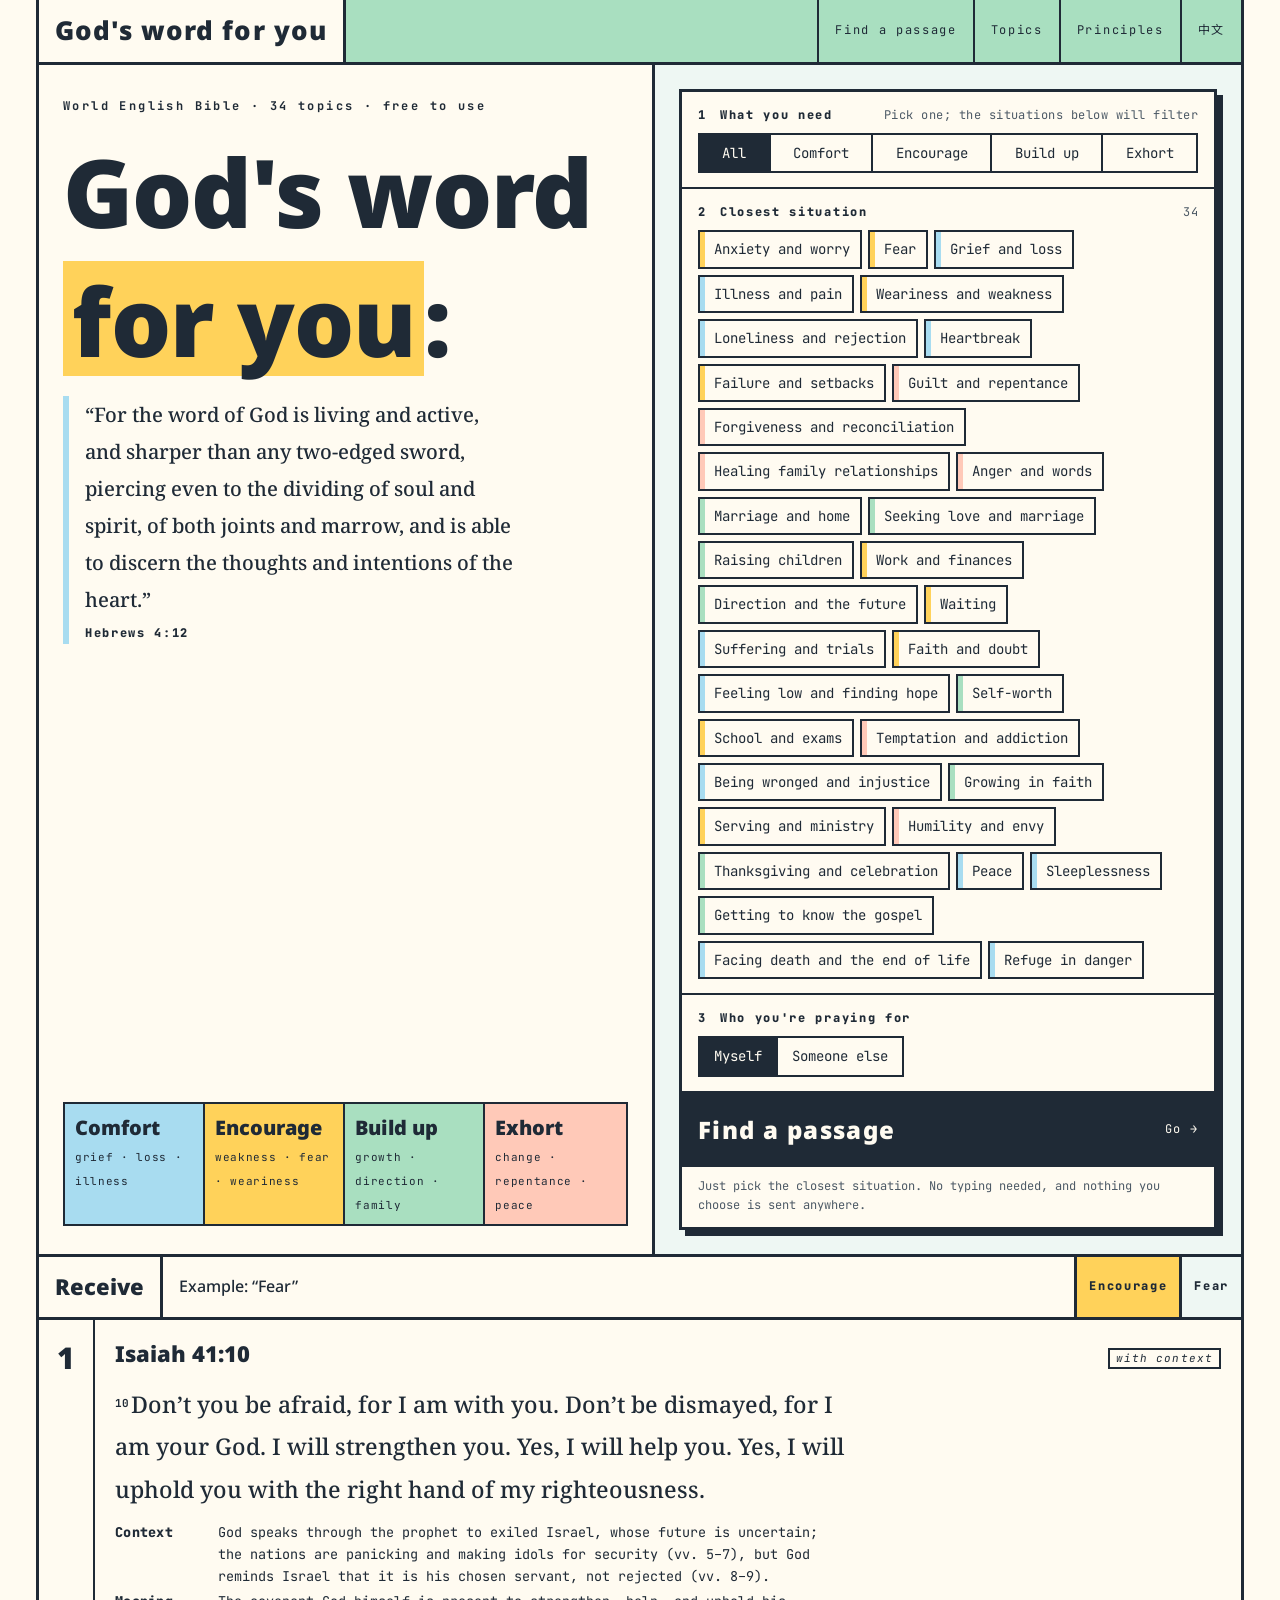
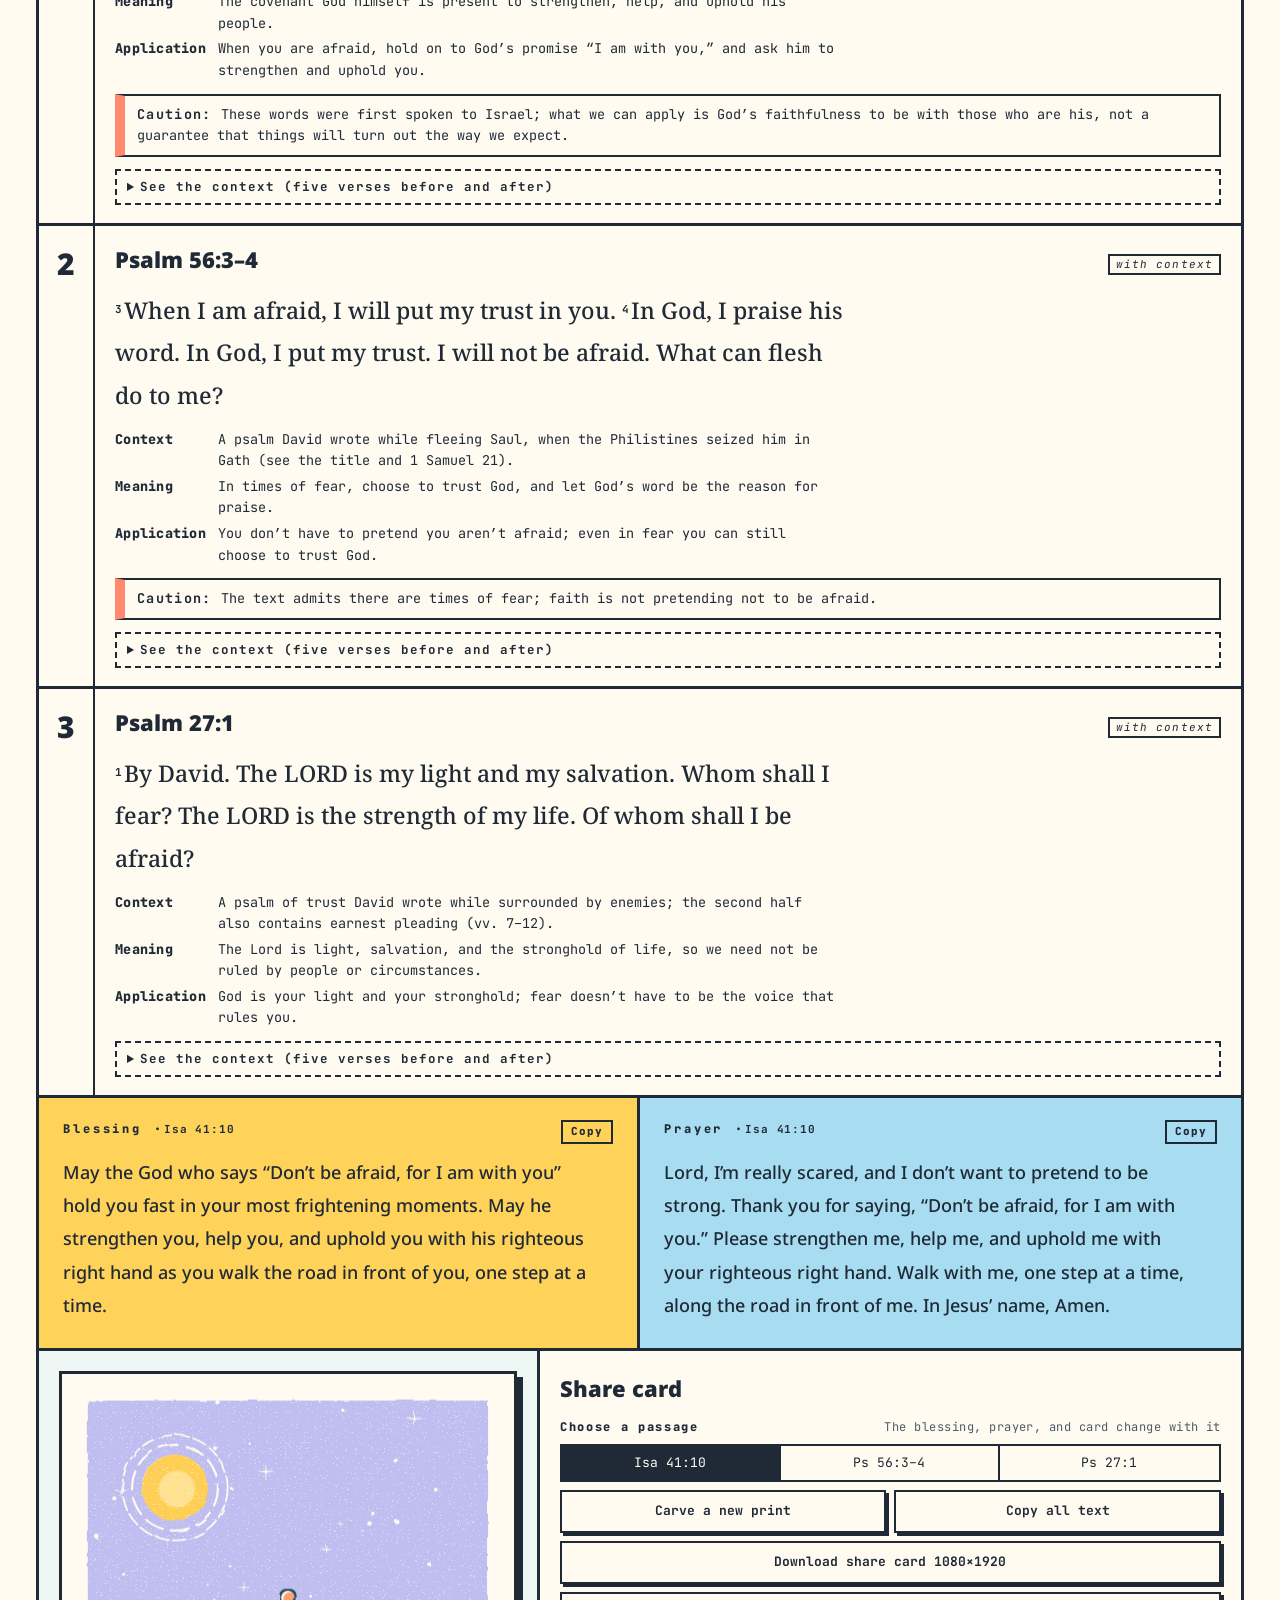
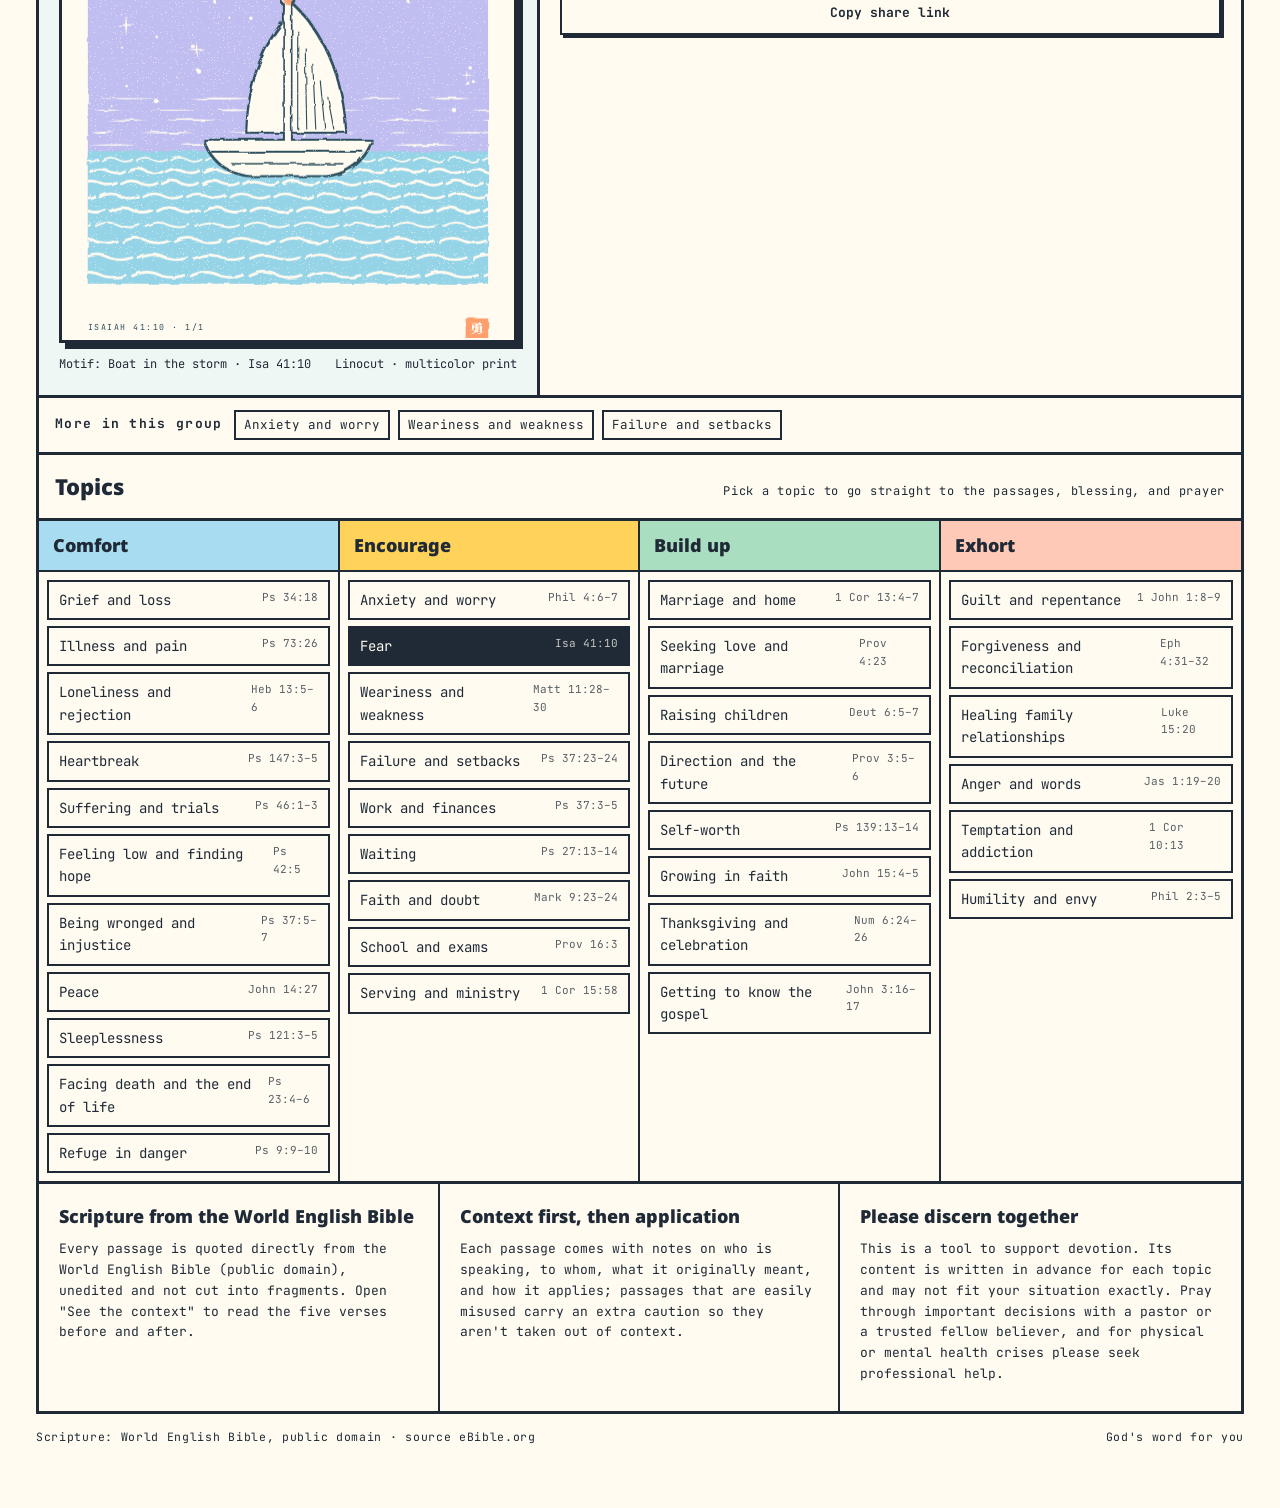
==== commit 9b292bae: "Fix English category buttons and purpose labels overflowing at medium widths Category buttons wrap i" ====
--- a/en/index.html
+++ b/en/index.html
@@ -214,7 +214,14 @@
 :root { --display: "Noto Sans", "Noto Sans TC", sans-serif; --serif: "Noto Serif", "Noto Serif TC", serif; }
 .notes dt { letter-spacing: .02em; }
 @media (min-width: 521px) { .notes { grid-template-columns: max-content minmax(0, 1fr); } }
-@media (max-width: 520px) { .seg[aria-labelledby=catLabel] { grid-auto-flow: row; grid-template-columns: repeat(3, minmax(0, 1fr)); overflow: hidden; } .seg[aria-labelledby=catLabel] span { border-bottom: 2px solid var(--ink); margin-bottom: -2px; } .seg[aria-labelledby=catLabel] label:nth-child(3n) span { border-right: 0; } }
+/* English category names are long: let the buttons wrap into full rows, with 2px ink lines between them at any width */
+.seg[aria-labelledby=catLabel] { display: flex; flex-wrap: wrap; gap: 2px; width: 100%; background: var(--ink); }
+.seg[aria-labelledby=catLabel] label { flex: 1 1 auto; }
+.seg[aria-labelledby=catLabel] span { border-right: 0; text-align: center; background: var(--paper); }
+/* size the purpose names to the legend box so "Encourage" always fits its quarter */
+.legend { container-type: inline-size; }
+.legend b { font-size: clamp(14px, 3.6cqi, 20px); }
+@media (max-width: 520px) { .legend b { font-size: clamp(15px, 6.5cqi, 20px); } }
 /* ---- static edition ---- */
 .related { border: var(--rule) solid var(--ink); border-top: 0; padding: 12px 16px; display: flex; flex-wrap: wrap; gap: 8px; align-items: center; background: var(--paper); font-size: 13px; }
 .related b { letter-spacing: .1em; margin-right: 4px; }
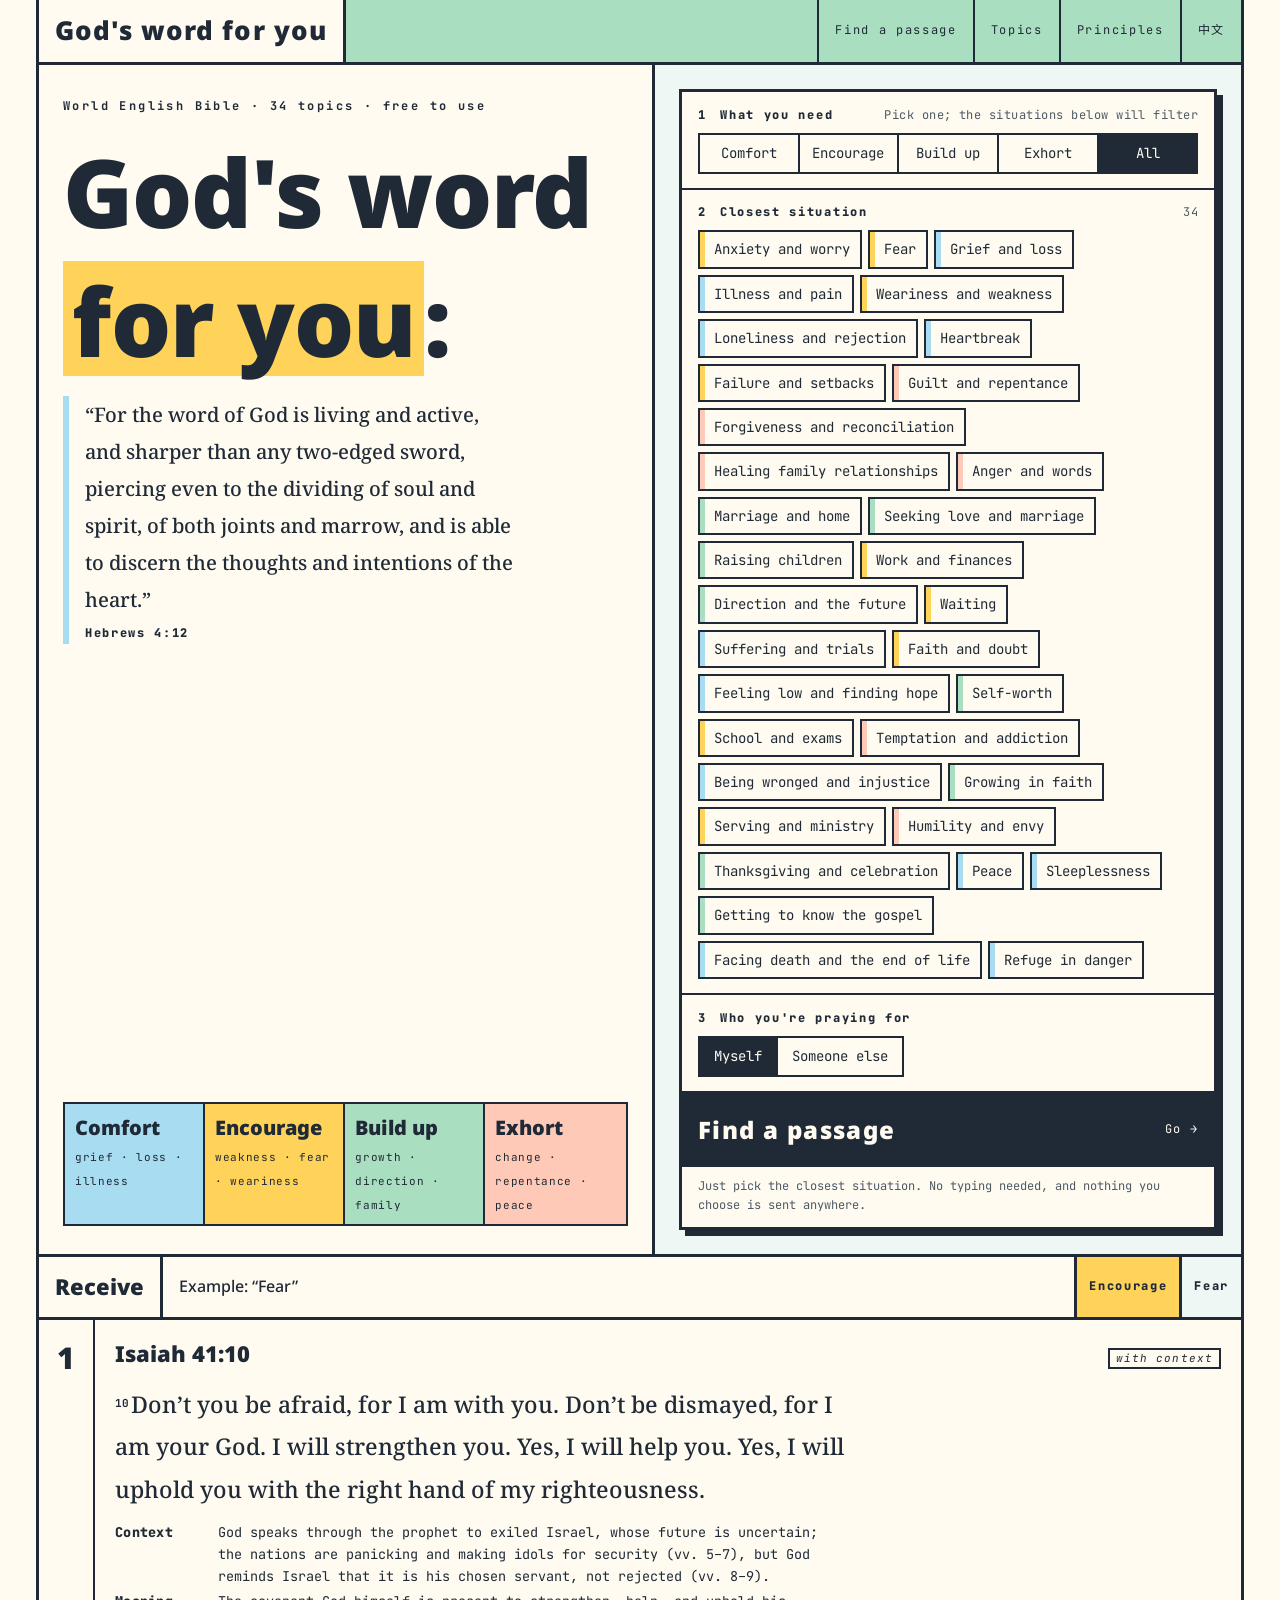
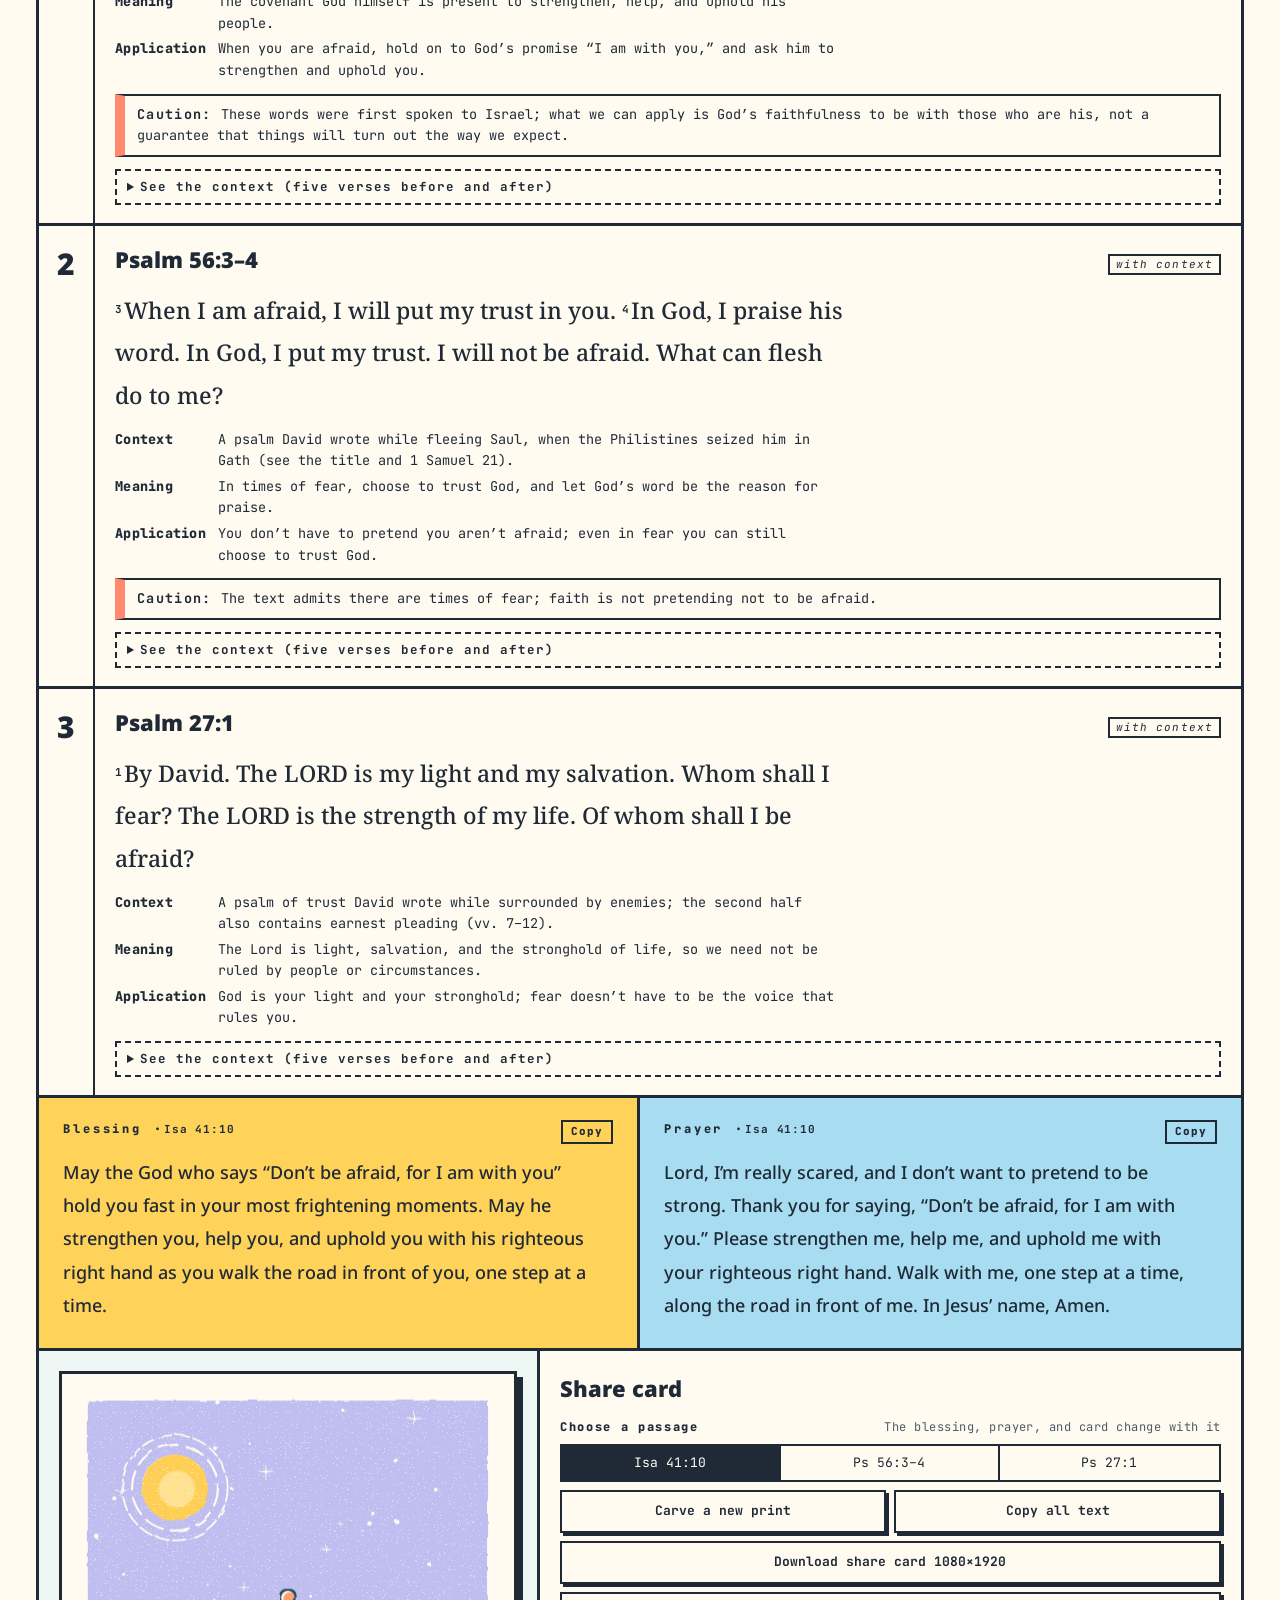
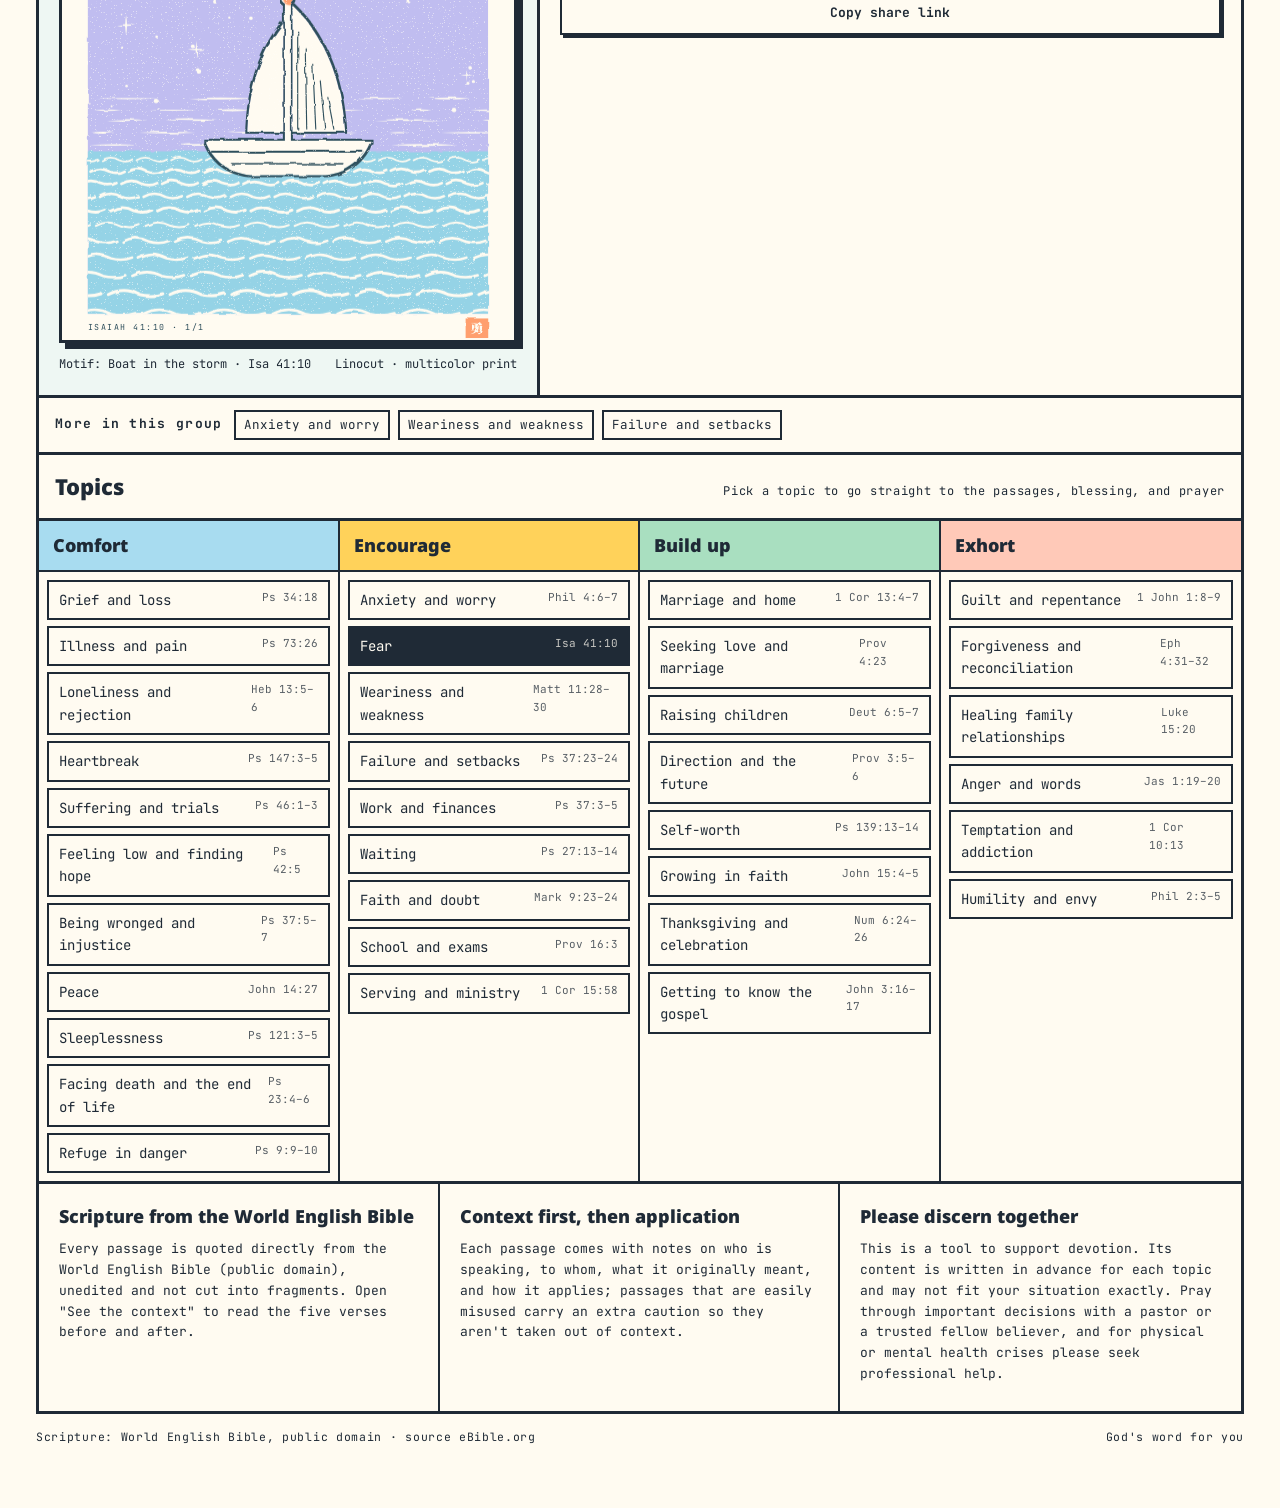
==== commit d855732f: "English category buttons: keep the four categories together, All last Five in a row when they fit, e" ====
--- a/en/index.html
+++ b/en/index.html
@@ -214,10 +214,14 @@
 :root { --display: "Noto Sans", "Noto Sans TC", sans-serif; --serif: "Noto Serif", "Noto Serif TC", serif; }
 .notes dt { letter-spacing: .02em; }
 @media (min-width: 521px) { .notes { grid-template-columns: max-content minmax(0, 1fr); } }
-/* English category names are long: let the buttons wrap into full rows, with 2px ink lines between them at any width */
-.seg[aria-labelledby=catLabel] { display: flex; flex-wrap: wrap; gap: 2px; width: 100%; background: var(--ink); }
-.seg[aria-labelledby=catLabel] label { flex: 1 1 auto; }
-.seg[aria-labelledby=catLabel] span { border-right: 0; text-align: center; background: var(--paper); }
+/* English category names are long. The four categories stay together and "All" comes last:
+   five in a row when they fit, else four plus a full-width "All", else two by two plus "All" (2px ink lines between) */
+.field:has(> .seg[aria-labelledby=catLabel]) { container-type: inline-size; }
+.seg[aria-labelledby=catLabel] { display: grid; grid-auto-flow: row; grid-template-columns: repeat(2, minmax(0, 1fr)); gap: 2px; width: 100%; background: var(--ink); }
+.seg[aria-labelledby=catLabel] label:first-child { order: 1; grid-column: 1 / -1; }
+.seg[aria-labelledby=catLabel] span { border-right: 0; text-align: center; background: var(--paper); padding-left: 4px; padding-right: 4px; white-space: nowrap; }
+@container (min-width: 350px) { .seg[aria-labelledby=catLabel] { grid-template-columns: repeat(4, minmax(0, 1fr)); } }
+@container (min-width: 450px) { .seg[aria-labelledby=catLabel] { grid-template-columns: repeat(5, minmax(0, 1fr)); } .seg[aria-labelledby=catLabel] label:first-child { grid-column: auto; } }
 /* size the purpose names to the legend box so "Encourage" always fits its quarter */
 .legend { container-type: inline-size; }
 .legend b { font-size: clamp(14px, 3.6cqi, 20px); }
